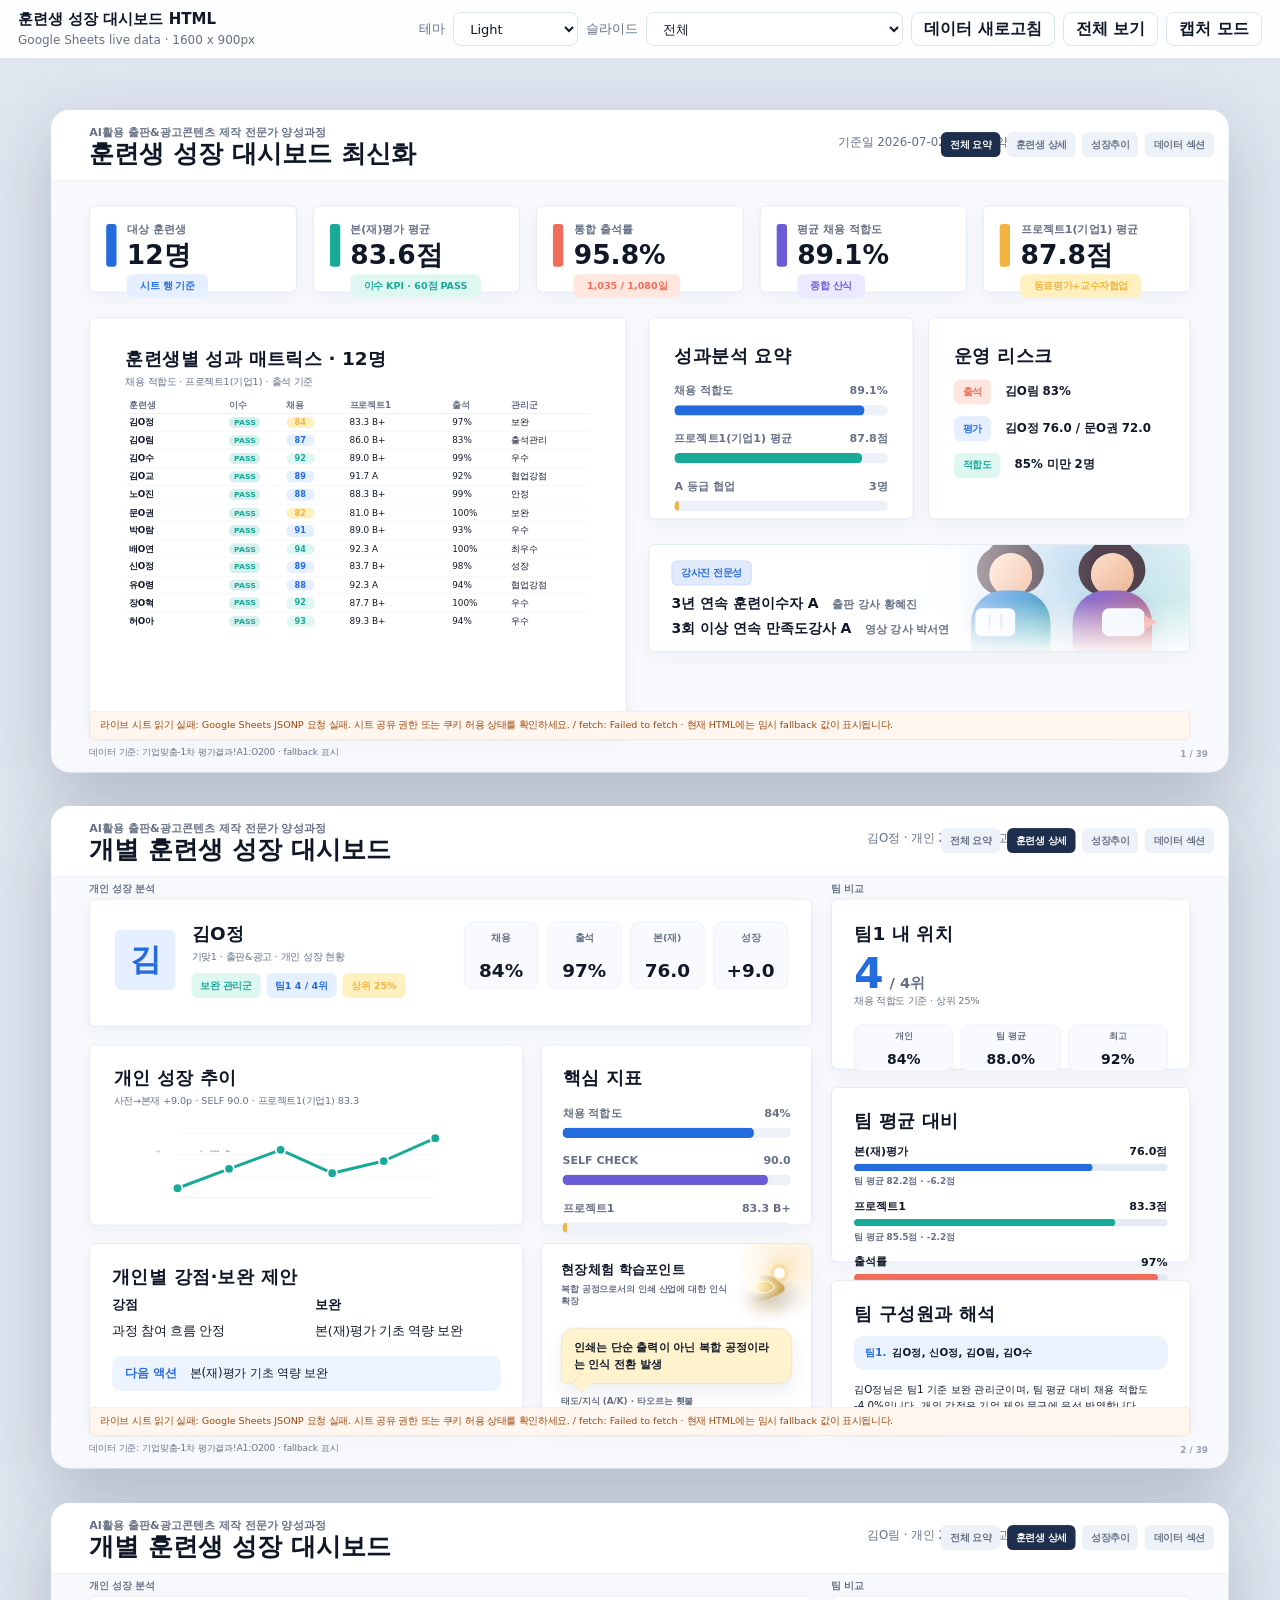
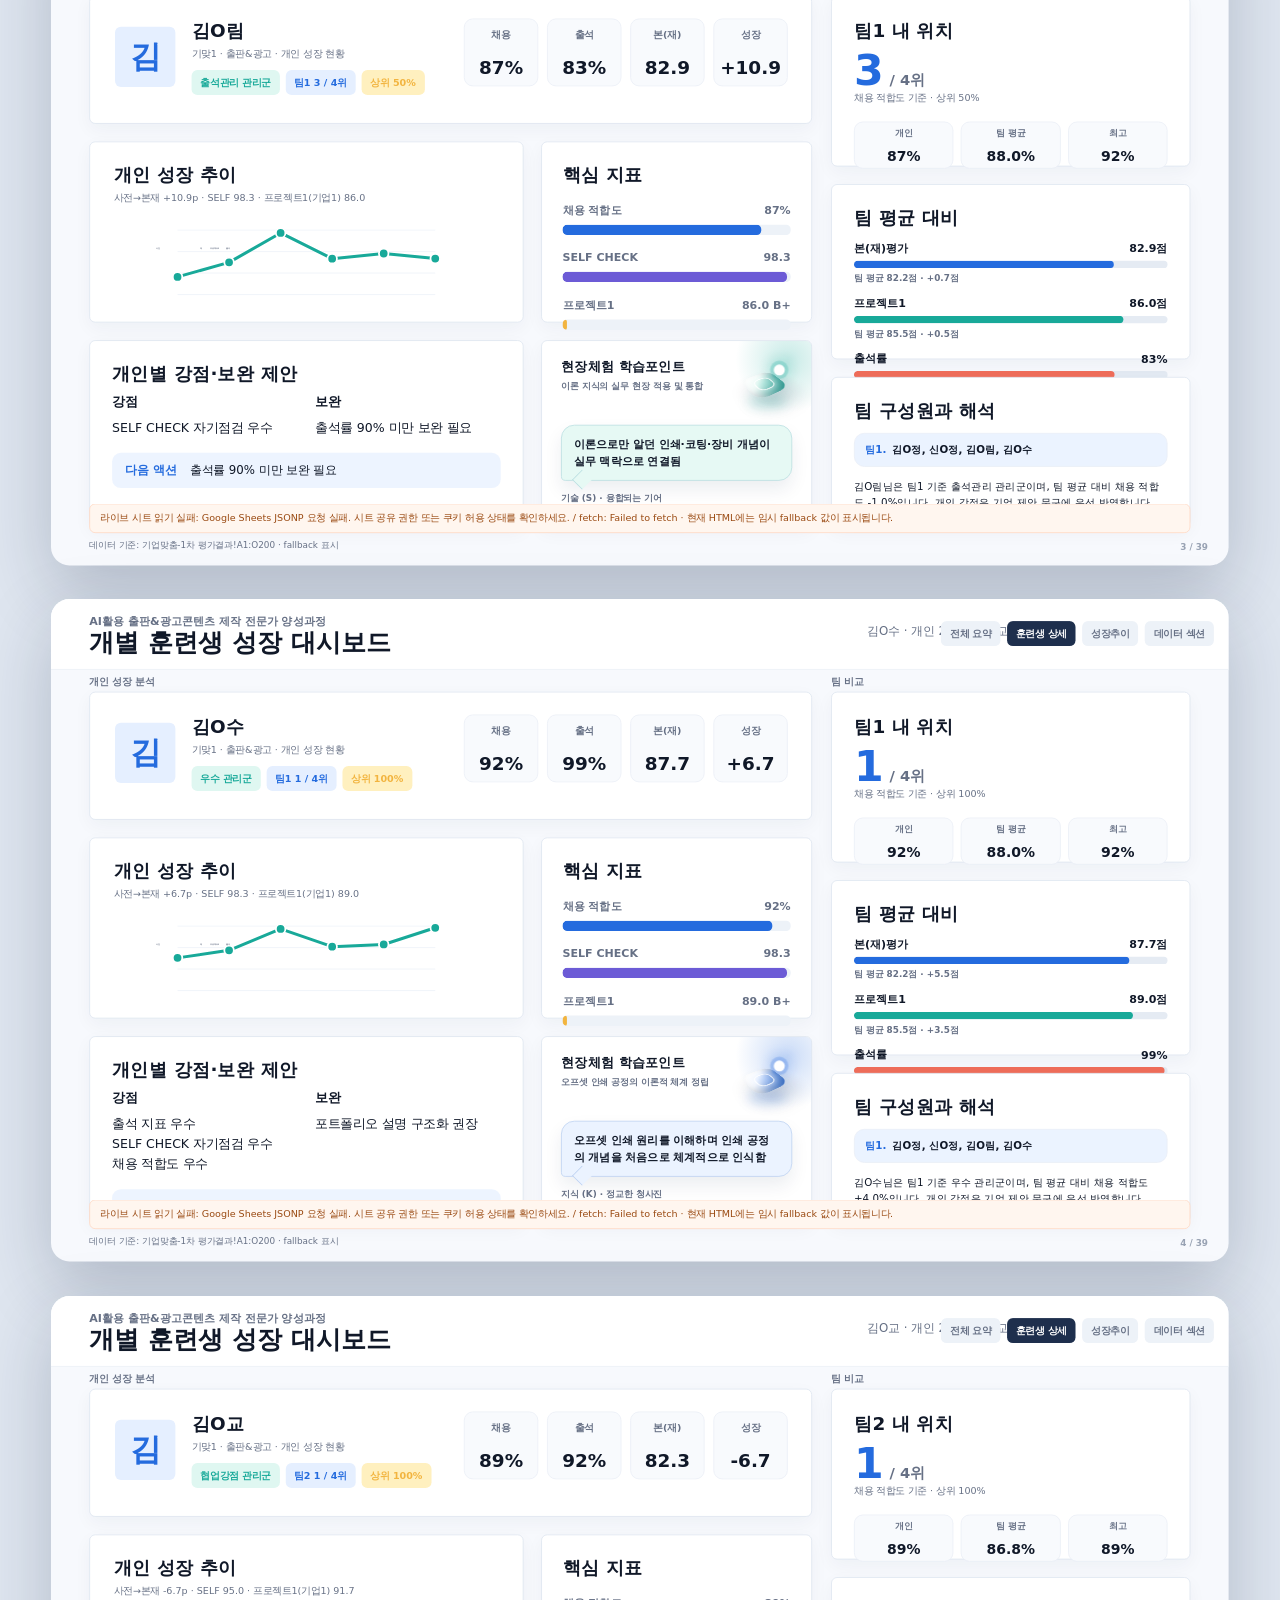
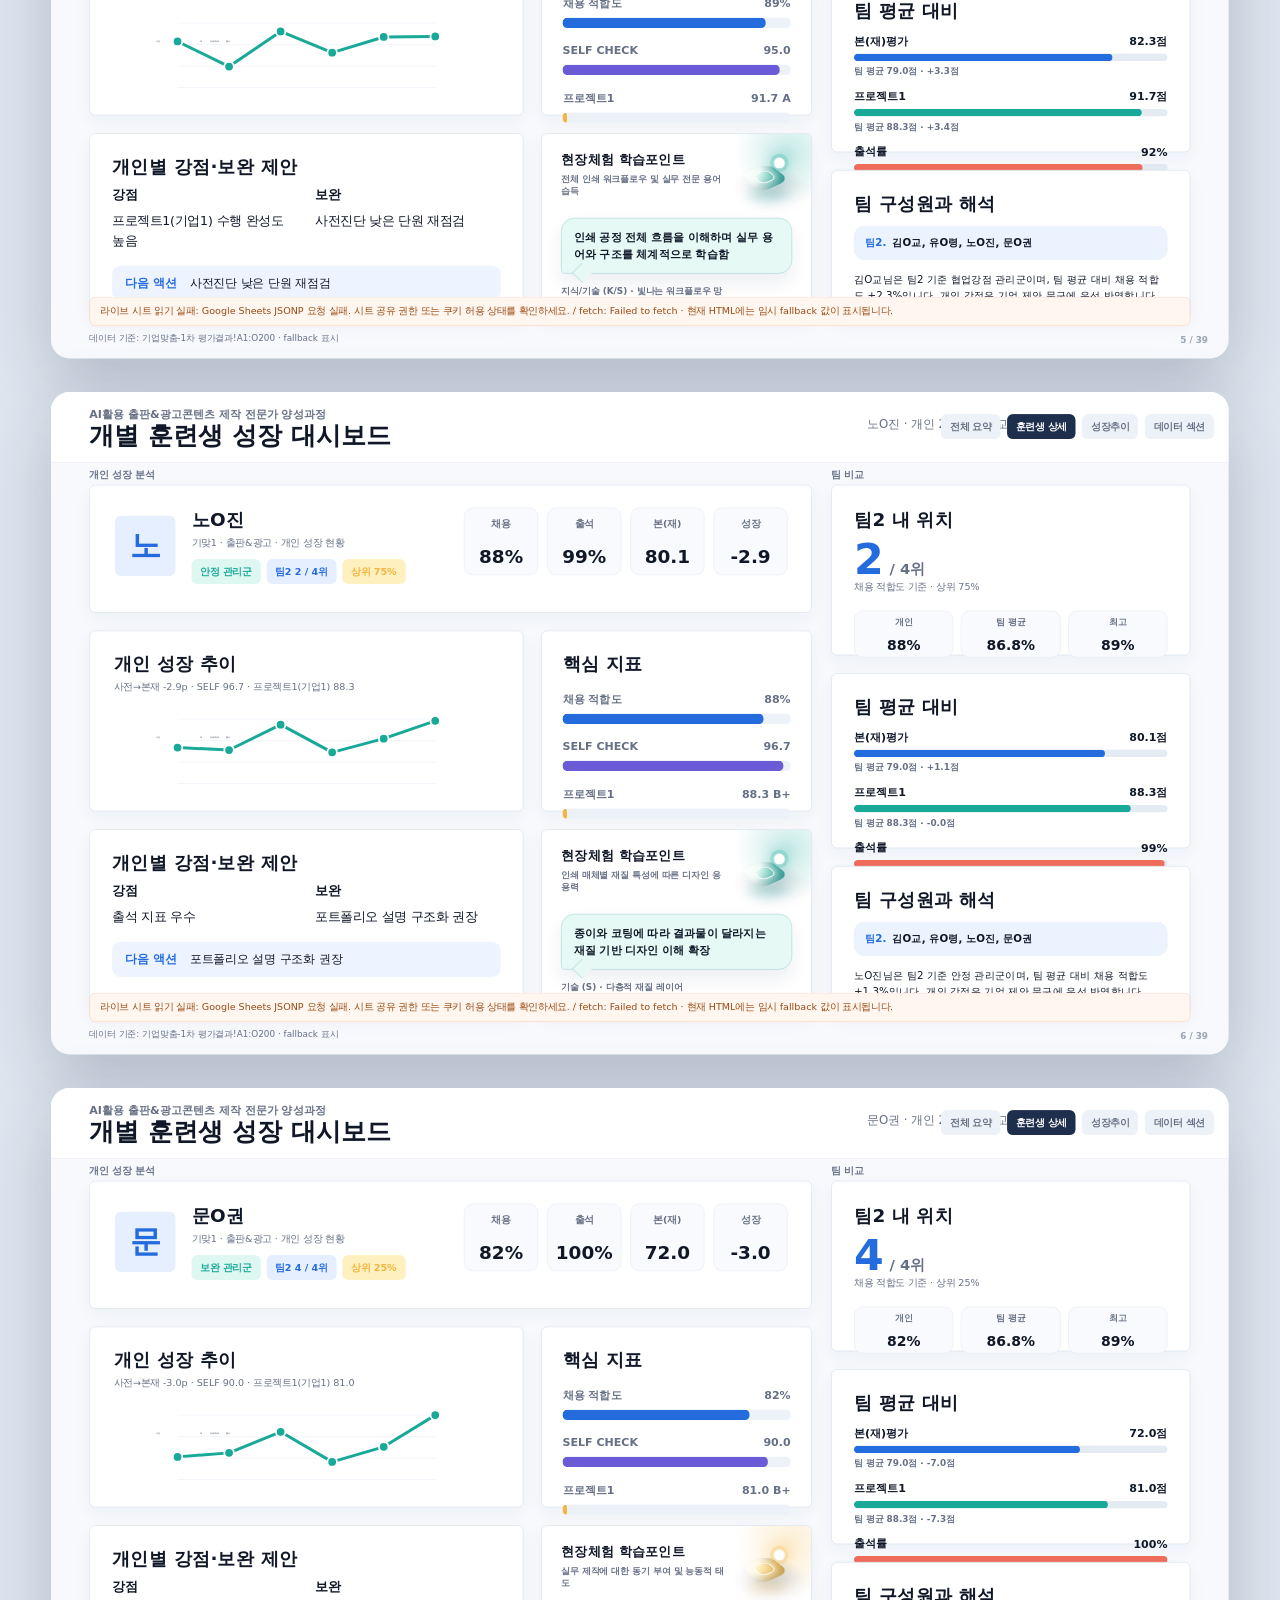
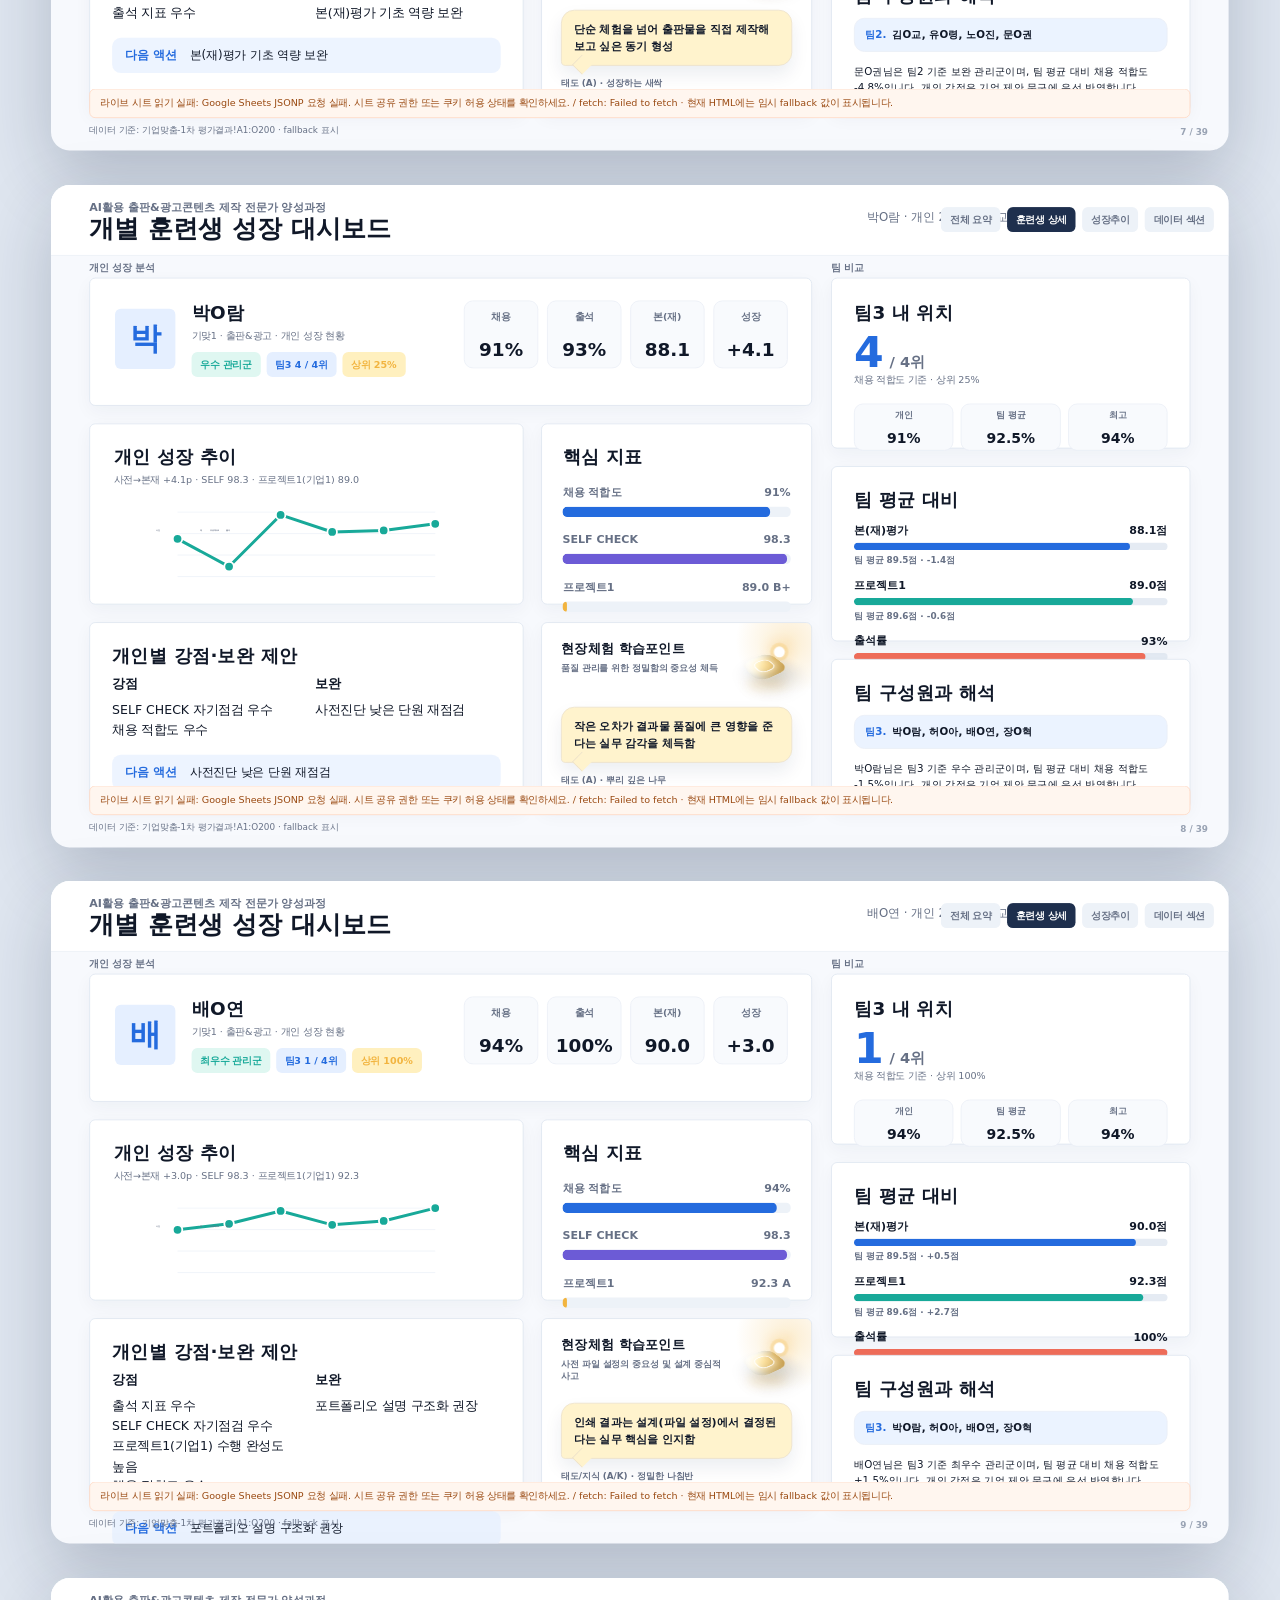
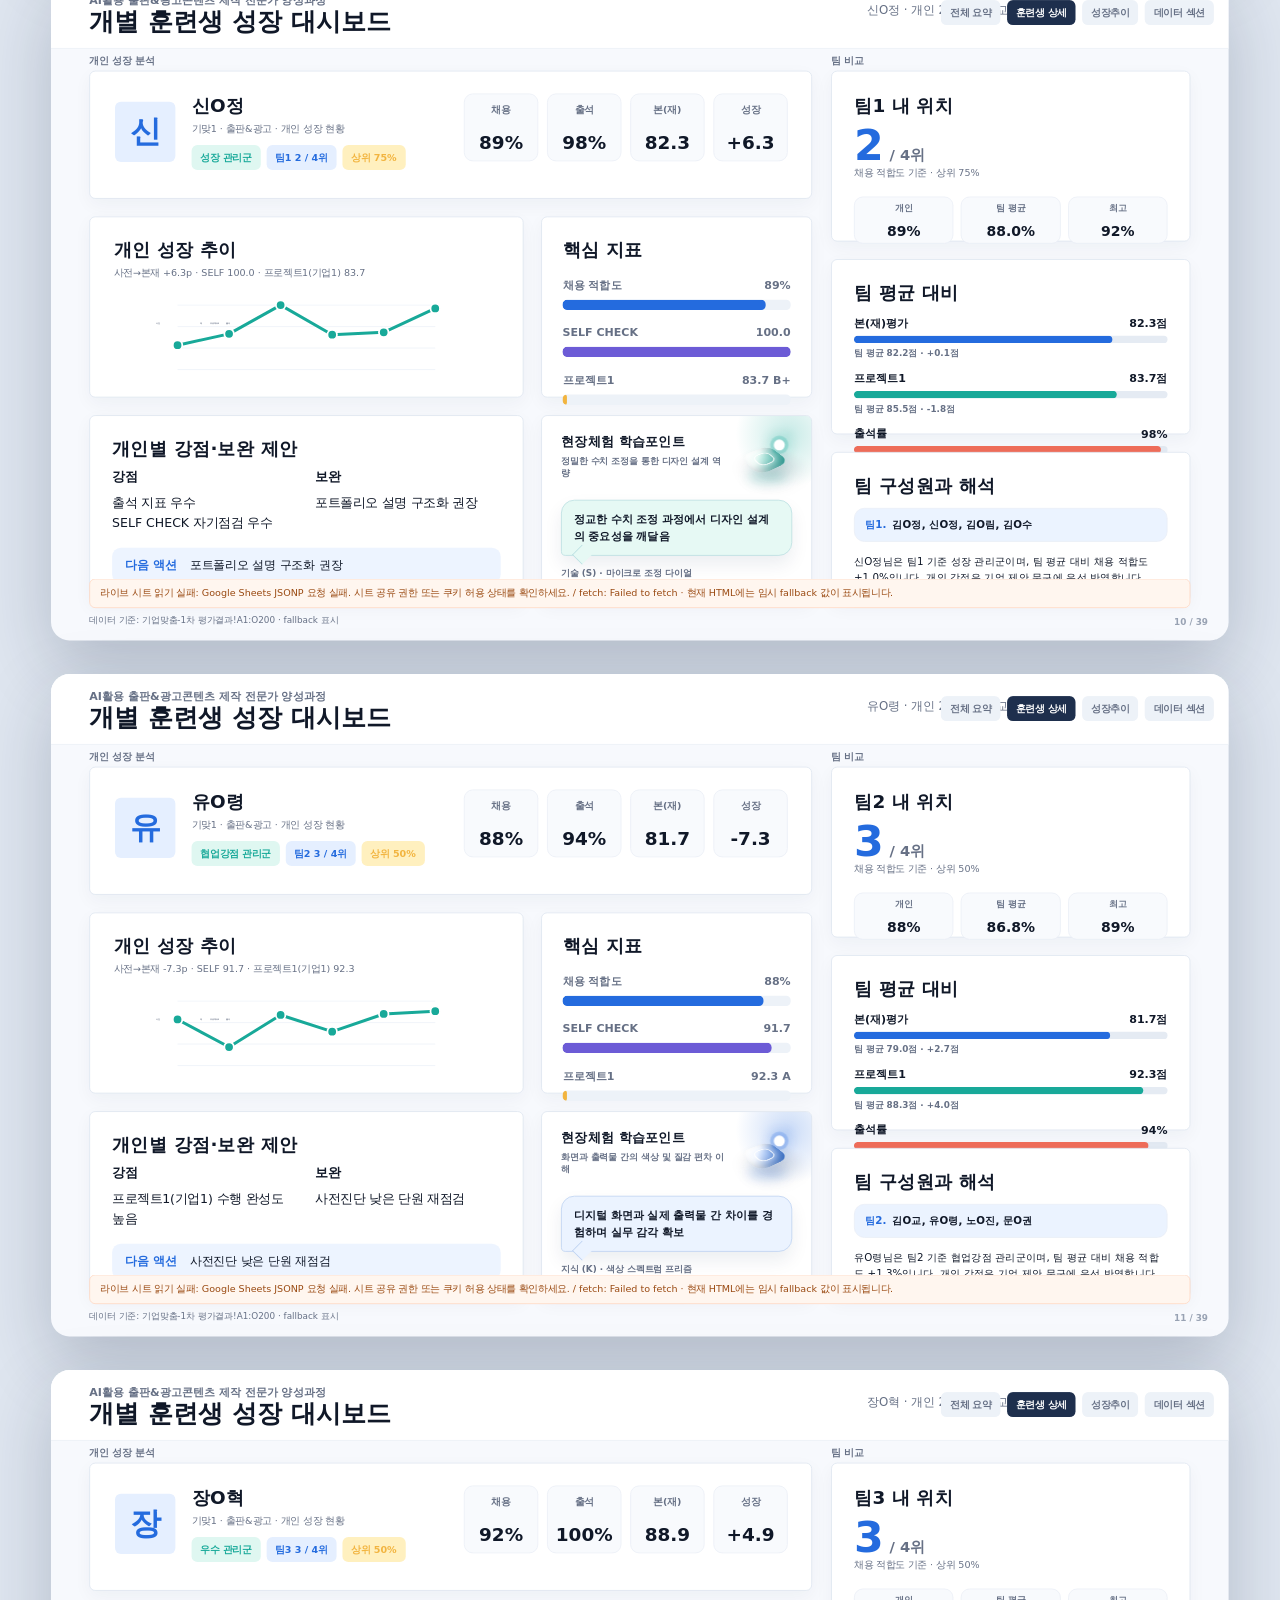
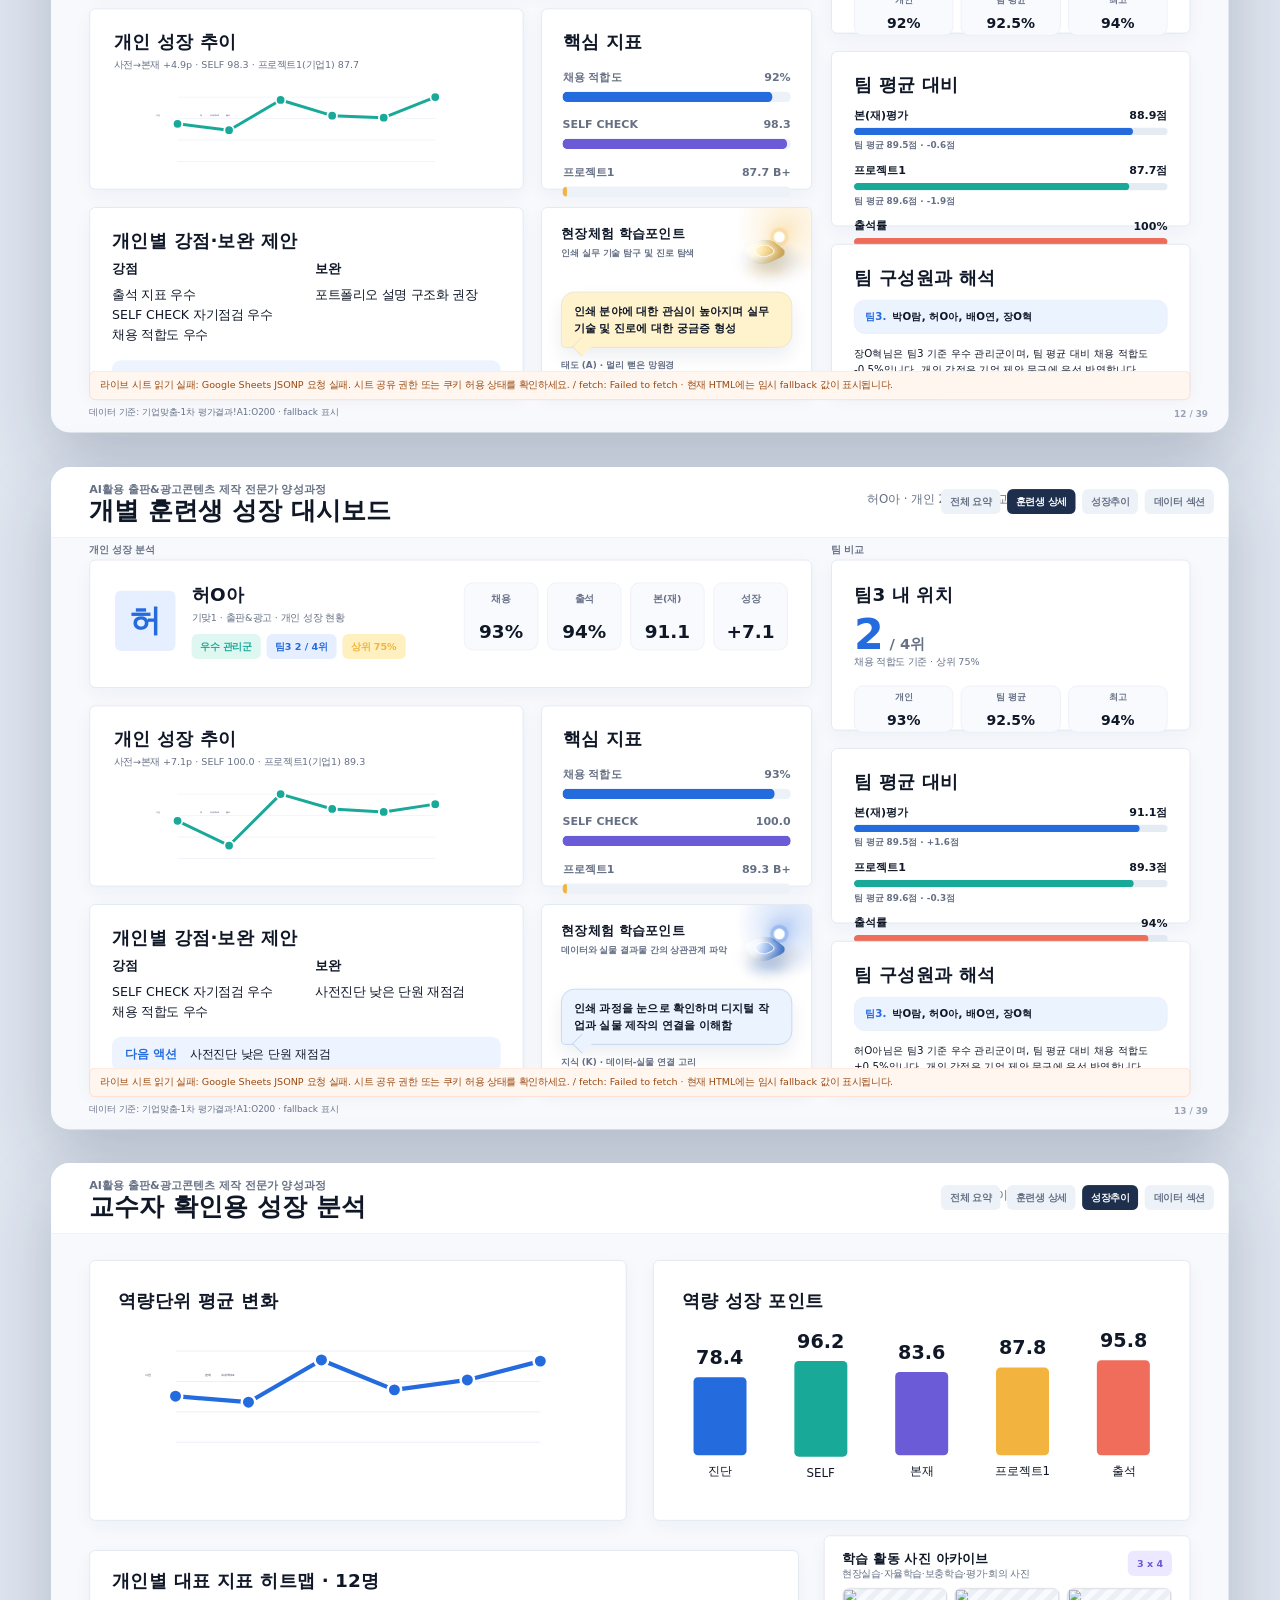
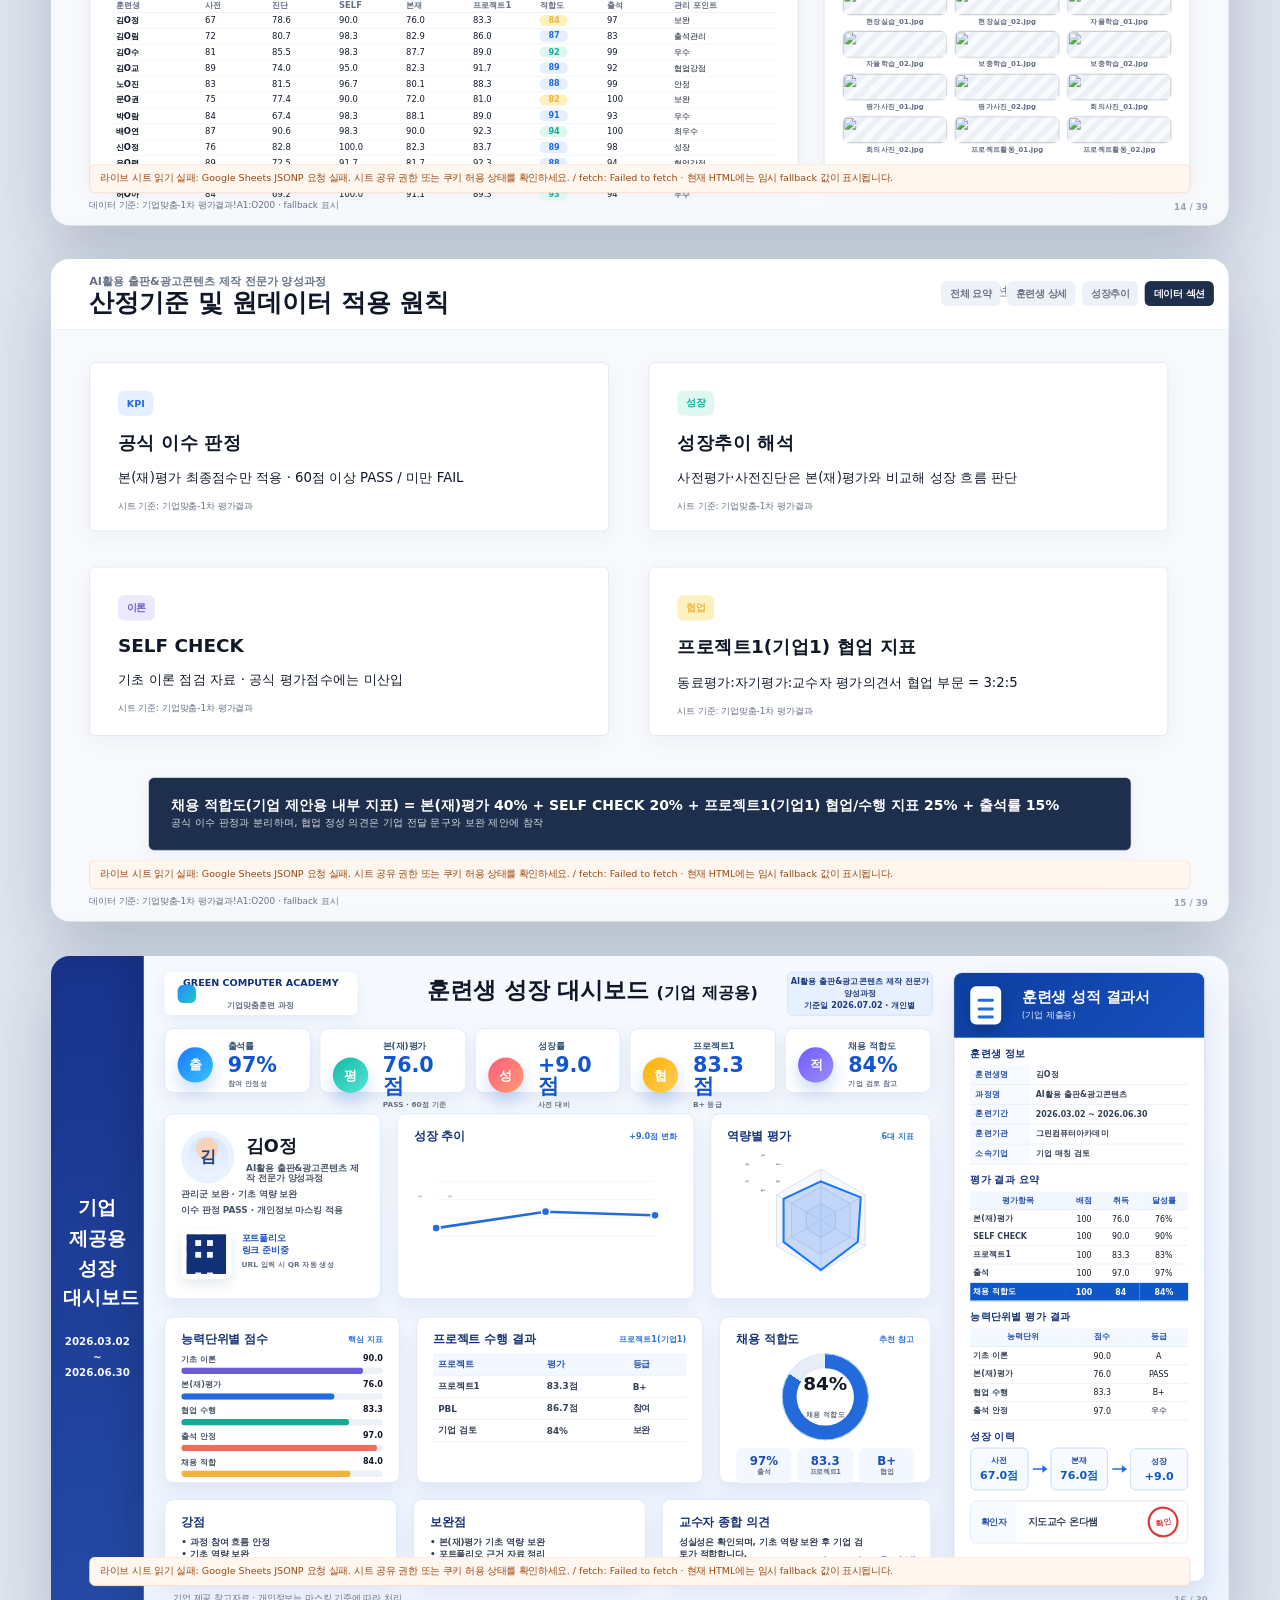
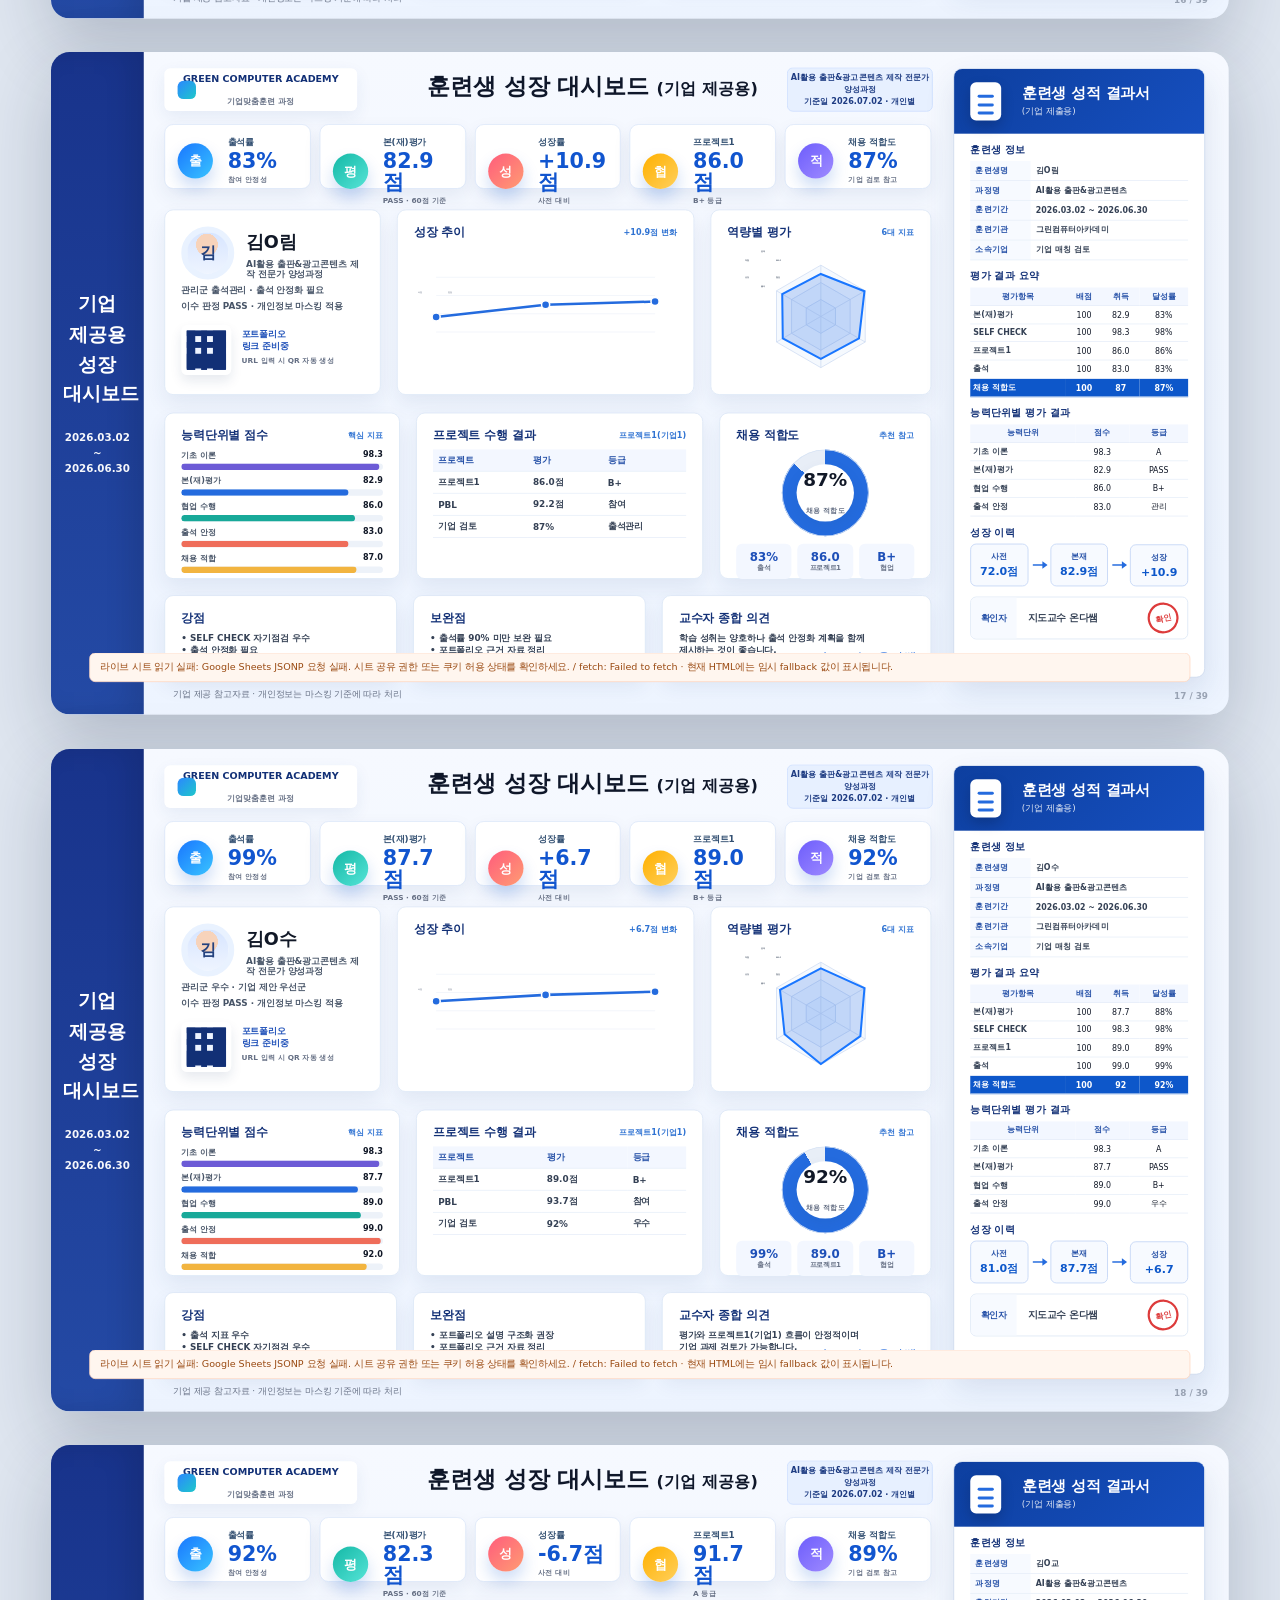
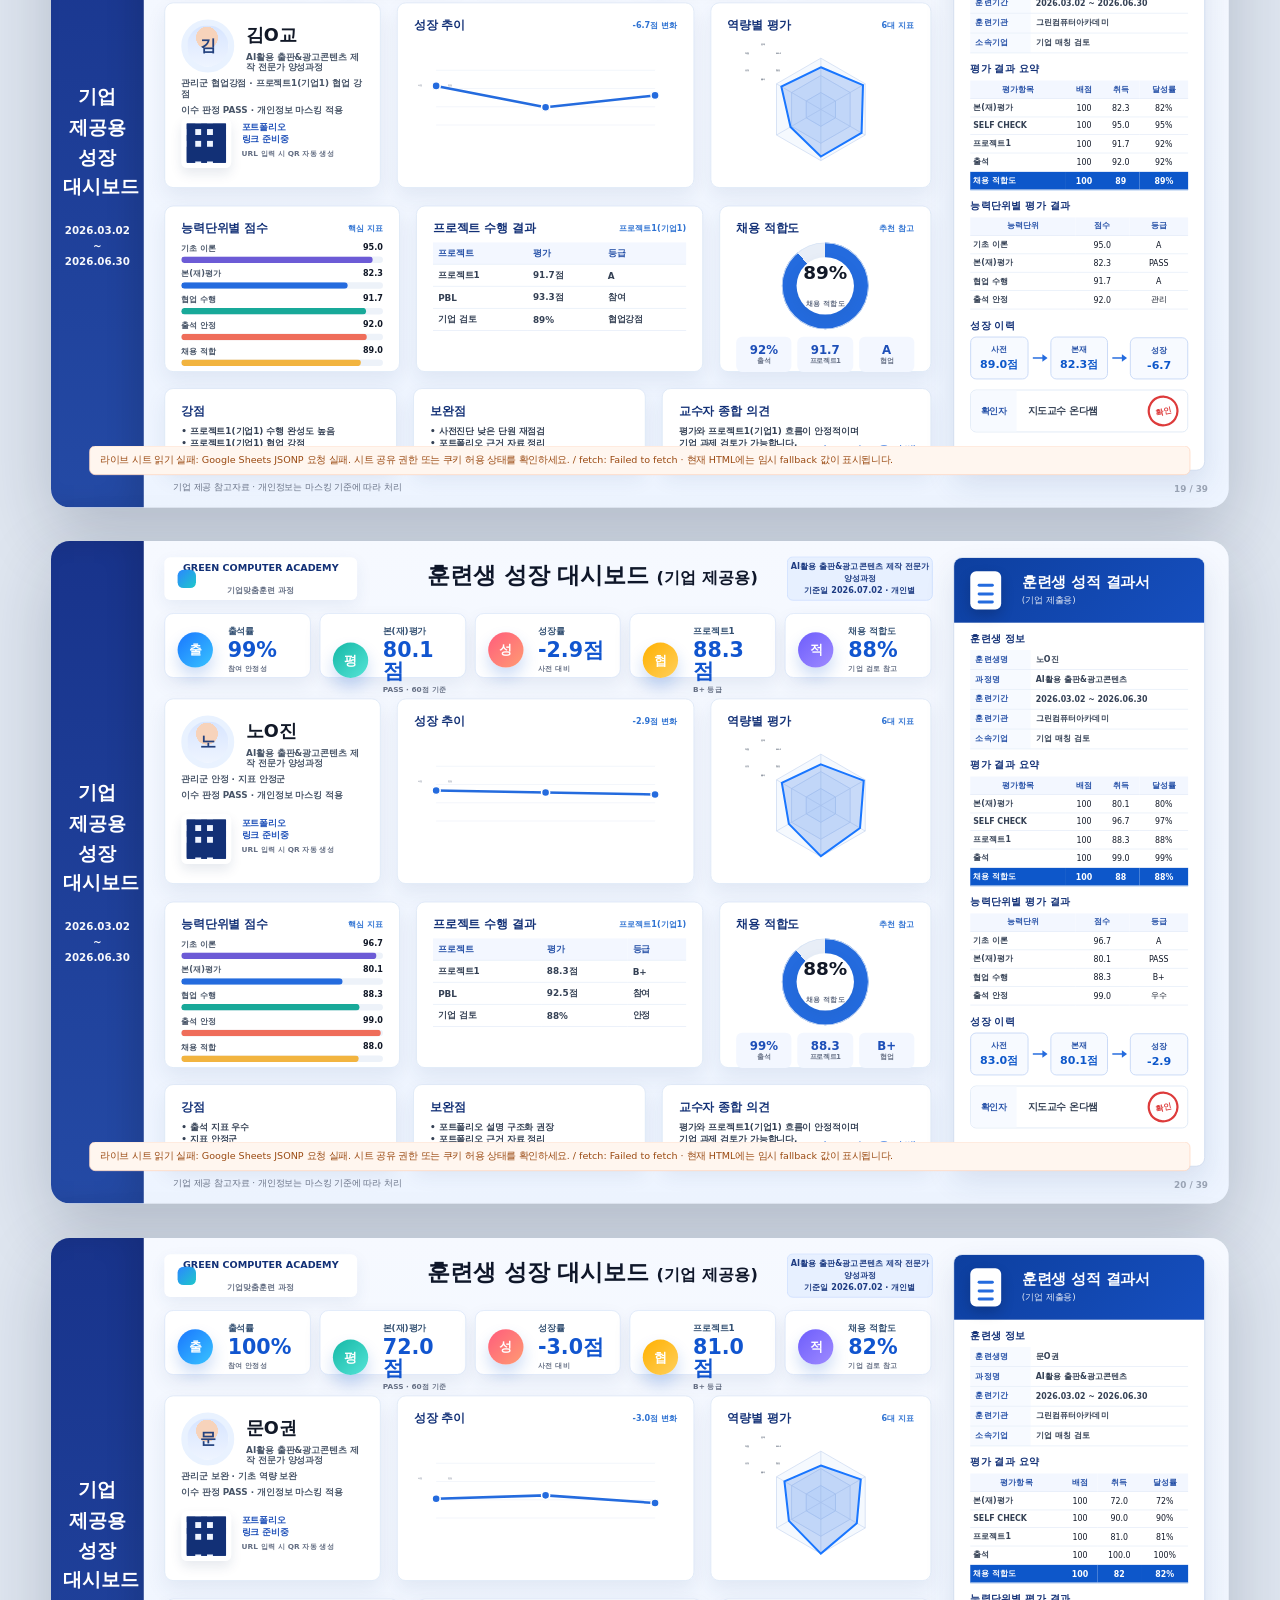
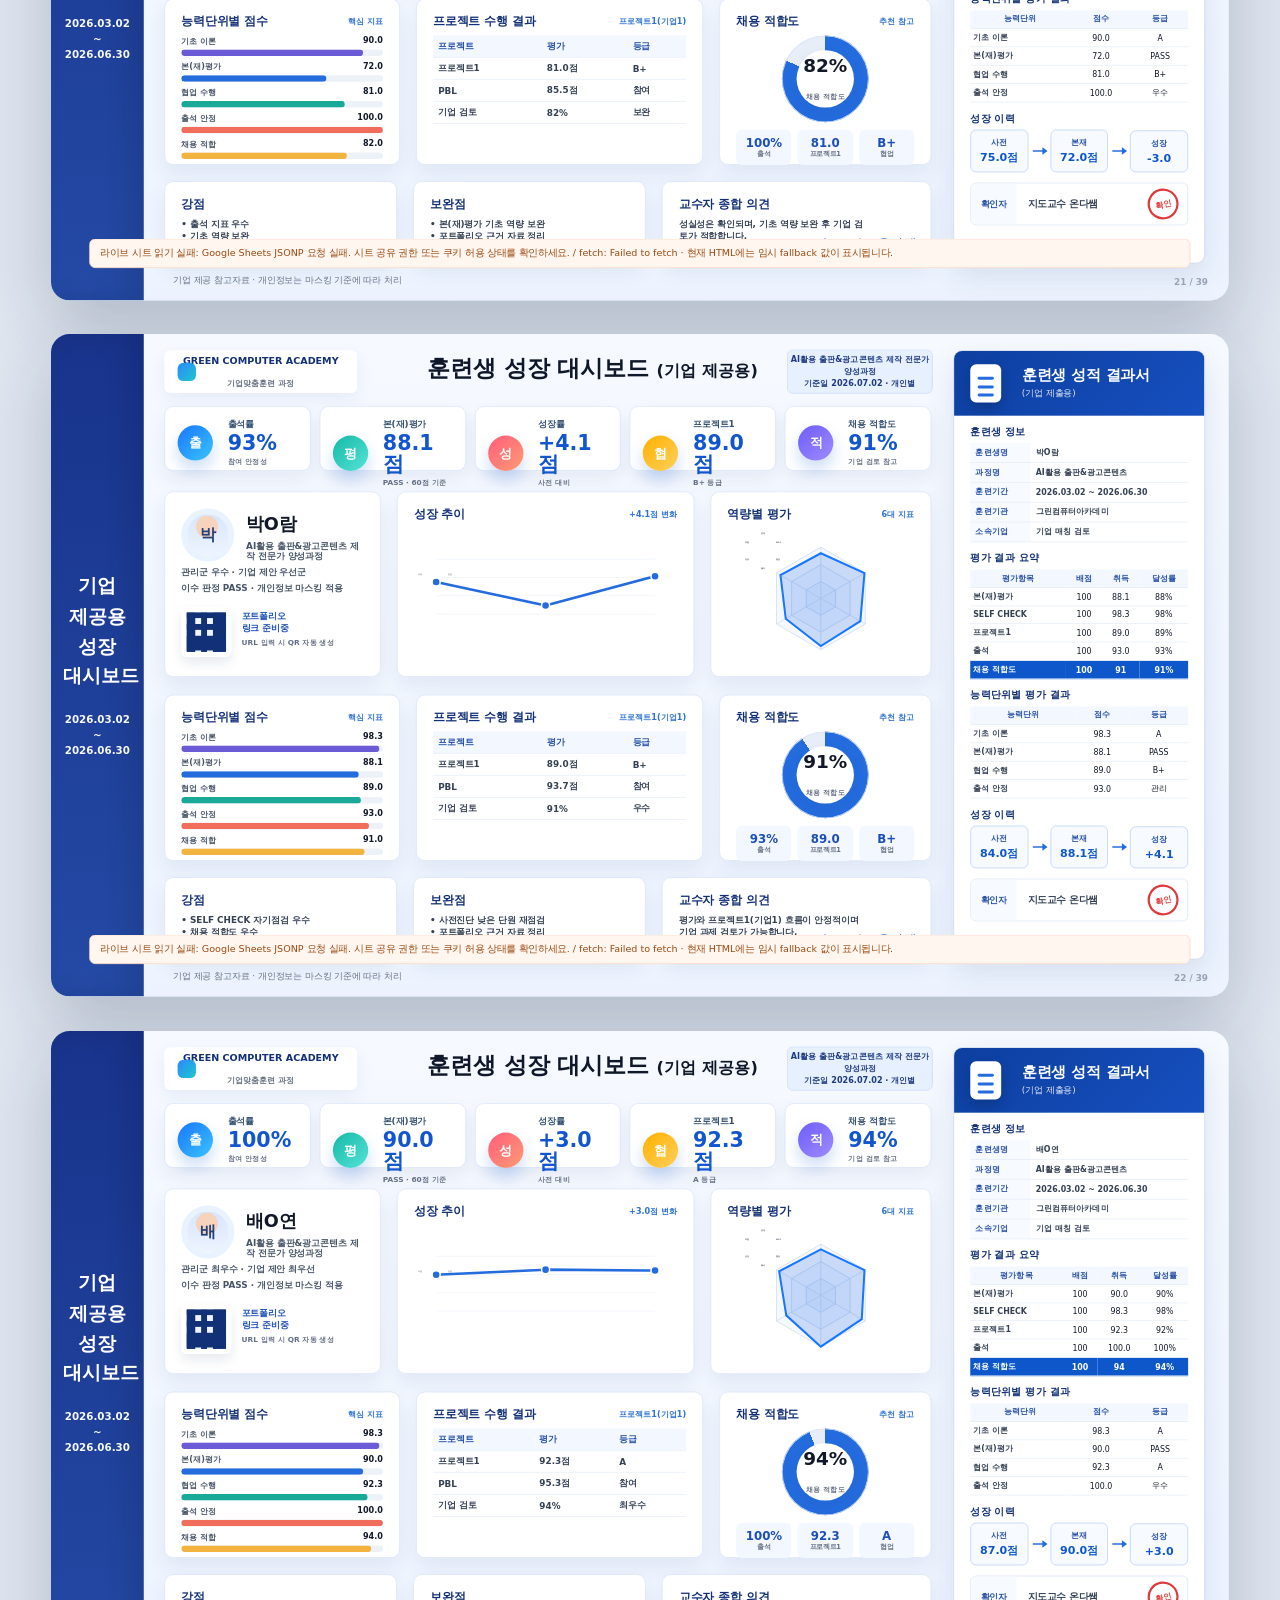
==== slide-html/index.html @ 8d681c3e "[더페이퍼]프로젝트1. 공공기관출판기획 및 편집 first upload" ====
<!doctype html>
<html lang="ko">
  <head>
    <meta charset="utf-8" />
    <meta name="viewport" content="width=device-width, initial-scale=1" />
    <title>훈련생 성장 대시보드 HTML</title>
    <link rel="stylesheet" href="./styles.css" />
  </head>
  <body>
    <div class="screen-toolbar" data-ui>
      <div>
        <strong>훈련생 성장 대시보드 HTML</strong>
        <span>Google Sheets live data · 1600 x 900px</span>
      </div>
      <div class="toolbar-actions">
        <label>테마 <select id="themeSelect">
          <option value="light">Light</option>
          <option value="dark">Dark</option>
          <option value="aqua">Aqua Pop</option>
          <option value="pulse">Metric Pulse</option>
          <option value="task">Task Flow</option>
        </select></label>
        <label>슬라이드 <select id="slideSelect"></select></label>
        <button id="reloadData" type="button">데이터 새로고침</button>
        <button id="showAll" type="button">전체 보기</button>
        <button id="cleanView" type="button">캡처 모드</button>
      </div>
    </div>
    <main id="deck" class="deck" aria-live="polite"></main>
    <script src="./data.js"></script>
    <script src="./app.js"></script>
  </body>
</html>
---- slide-html/styles.css ----
:root {
  --bg: #f3f6fb;
  --page: #f7f9fd;
  --panel: #ffffff;
  --ink: #101828;
  --muted: #667085;
  --line: #dce4ef;
  --soft-line: #e9eef6;
  --navy: #18327a;
  --blue: #246bde;
  --teal: #18a999;
  --coral: #ef6d5a;
  --amber: #f2b43f;
  --violet: #6c5bd6;
  --mint: #dff7f1;
  --sky: #e5efff;
  --peach: #ffe6df;
  --lemon: #fff0bf;
  --lavender: #ece8ff;
  --green-rail: #075d64;
  --stage-bg: #dfe6f0;
  --float-shadow: 0 34px 95px rgba(18, 31, 57, 0.22);
  --shadow: 0 16px 38px rgba(18, 31, 57, 0.08);
  --card-radius: 8px;
  --slide-radius: 25px;
  --slide-scale: 1;
  --stage-pad-px: 72px;
  --toolbar-height-px: 58px;
}

* { box-sizing: border-box; }
body {
  margin: 0;
  background: var(--stage-bg);
  color: var(--ink);
  font-family: "Malgun Gothic", "Apple SD Gothic Neo", system-ui, sans-serif;
  letter-spacing: 0;
}
button, select { font: inherit; }
.screen-toolbar {
  position: sticky;
  top: 0;
  z-index: 20;
  display: flex;
  justify-content: space-between;
  align-items: center;
  gap: 20px;
  min-height: 58px;
  padding: 10px 18px;
  background: rgba(255, 255, 255, 0.94);
  border-bottom: 1px solid var(--line);
  backdrop-filter: blur(12px);
}
.screen-toolbar strong { display: block; font-size: 15px; }
.screen-toolbar span { color: var(--muted); font-size: 12px; }
.toolbar-actions { display: flex; align-items: center; gap: 8px; }
.toolbar-actions label { display: flex; align-items: center; gap: 8px; color: var(--muted); font-size: 13px; }
.toolbar-actions select, .toolbar-actions button {
  height: 34px;
  border: 1px solid var(--line);
  border-radius: 8px;
  background: #fff;
  color: var(--ink);
  padding: 0 12px;
}
.toolbar-actions button { cursor: pointer; font-weight: 700; }
.deck {
  display: flex;
  flex-direction: column;
  align-items: center;
  justify-content: flex-start;
  gap: 34px;
  min-height: calc(100vh - var(--toolbar-height-px));
  padding: var(--stage-pad-px) 0 calc(var(--stage-pad-px) + 34px);
  overflow: auto;
  background: var(--stage-bg);
}
body.capture .screen-toolbar { display: none; }
body.capture .deck { min-height: 100vh; padding: var(--stage-pad-px); gap: var(--stage-pad-px); background: var(--stage-bg); }
body.capture .slide { margin: 0; }
body.capture .status-banner { display: none; }
body.single-view .deck { justify-content: center; }
body.single-view:not(.capture) .deck { min-height: calc(100vh - var(--toolbar-height-px)); padding: var(--stage-pad-px); }
.slide-shell {
  position: relative;
  flex: 0 0 auto;
  width: calc(1600px * var(--slide-scale));
  height: calc(900px * var(--slide-scale));
}
.slide-shell.single-hidden { display: none; }
.slide {
  position: relative;
  width: 1600px;
  height: 900px;
  overflow: hidden;
  background: var(--page);
  border-radius: var(--slide-radius);
  box-shadow: var(--float-shadow);
  page-break-after: always;
  transform: scale(var(--slide-scale));
  transform-origin: top left;
  backdrop-filter: blur(18px);
}
.slide.single-hidden { display: none; }
.header {
  position: absolute;
  inset: 0 0 auto 0;
  height: 96px;
  background: rgba(255,255,255,.96);
  border-bottom: 1px solid var(--soft-line);
}
.eyebrow { position: absolute; left: 52px; top: 22px; color: var(--muted); font-size: 15px; font-weight: 700; }
.title { position: absolute; left: 52px; top: 42px; font-size: 34px; font-weight: 900; color: var(--ink); line-height: 1.05; }
.subtitle { position: absolute; right: 300px; top: 34px; width: 430px; color: var(--muted); font-size: 16px; text-align: right; }
.nav { position: absolute; right: 20px; top: 30px; display: flex; gap: 9px; z-index: 12; }
.nav span, .nav button, .pill {
  display: inline-flex;
  align-items: center;
  justify-content: center;
  min-height: 34px;
  padding: 0 12px;
  border-radius: 8px;
  background: #edf2f8;
  color: var(--muted);
  font-size: 13px;
  font-weight: 800;
  white-space: nowrap;
}
.nav .active { background: #1e2f4d; color: #fff; }
.nav button { border: 0; cursor: pointer; font-family: inherit; }
.nav-item { position: relative; }
.nav-menu { position: absolute; right: 0; top: 42px; display: none; grid-template-columns: repeat(2, minmax(86px, 1fr)); gap: 7px; width: 226px; padding: 10px; border: 1px solid var(--line); border-radius: 14px; background: color-mix(in srgb, var(--panel) 94%, transparent); box-shadow: var(--float-shadow); backdrop-filter: blur(16px); }
.nav-item.has-menu:hover .nav-menu, .nav-item.has-menu:focus-within .nav-menu { display: grid; }
.nav-menu button { min-height: 31px; padding: 0 8px; border-radius: 8px; background: var(--page); color: var(--ink); font-size: 12px; font-weight: 800; text-align: center; }
.nav-menu button:hover, .nav-menu button:focus { background: var(--blue); color: #fff; outline: none; }
.card {
  position: absolute;
  background: var(--panel);
  border: 1px solid var(--line);
  border-radius: var(--card-radius);
  box-shadow: 0 8px 24px rgba(31, 47, 73, 0.045);
}
.card-title { font-size: 25px; font-weight: 900; margin: 0 0 6px; }
.card-sub { color: var(--muted); font-size: 13px; line-height: 1.45; }
.kpi-row { position: absolute; left: 52px; top: 130px; display: grid; grid-template-columns: repeat(5, 1fr); gap: 22px; width: 1496px; }
.kpi { height: 118px; padding: 22px 22px 14px 50px; position: relative; }
.kpi::before { content: ""; position: absolute; left: 22px; top: 24px; width: 14px; height: 58px; border-radius: 4px; background: var(--accent); }
.kpi .label { color: var(--muted); font-size: 15px; font-weight: 800; }
.kpi .value { margin-top: 7px; font-size: 36px; font-weight: 900; line-height: 1; }
.kpi .note { margin-top: 8px; display: inline-block; padding: 7px 18px; border-radius: 8px; background: var(--soft); color: var(--accent); font-size: 13px; font-weight: 800; }
.matrix { width: 100%; border-collapse: collapse; font-size: 13px; }
.matrix th { color: var(--muted); font-weight: 900; text-align: left; padding: 5px 7px; border-bottom: 1px solid var(--soft-line); }
.matrix td { padding: 5px 7px; border-bottom: 1px solid #f1f4f8; }
.matrix tr:last-child td { border-bottom: 0; }
.score-pill { display: inline-flex; justify-content: center; min-width: 46px; padding: 3px 8px; border-radius: 8px; font-weight: 900; }
.pass-pill { display: inline-flex; justify-content: center; min-width: 44px; padding: 2px 7px; border-radius: 7px; font-size: 11px; font-weight: 900; line-height: 1.05; letter-spacing: 0; }
.pass-pill.pass { background: color-mix(in srgb, var(--teal) 18%, transparent); color: var(--teal); }
.pass-pill.fail { background: color-mix(in srgb, var(--coral) 18%, transparent); color: var(--coral); }

.matrix-compact { table-layout: fixed; font-size: 11.4px; line-height: 1.08; }
.matrix-compact th { padding: 3px 5px; line-height: 1.08; }
.matrix-compact td { padding: 2.5px 5px; line-height: 1.08; }
.matrix-compact .score-pill { min-width: 38px; padding: 2px 6px; border-radius: 7px; font-size: 11px; line-height: 1.05; }
.matrix-compact .pass-pill { min-width: 42px; padding: 2px 5px; font-size: 10.6px; }
.matrix-overview { font-size: 12px; }
.matrix-overview th, .matrix-overview td { padding-top: 4px; padding-bottom: 4px; }
.matrix-overview th:nth-child(1), .matrix-overview td:nth-child(1) { width: 92px; }
.matrix-overview th:nth-child(2), .matrix-overview td:nth-child(2) { width: 52px; }
.matrix-overview th:nth-child(3), .matrix-overview td:nth-child(3) { width: 58px; }
.matrix-overview th:nth-child(4), .matrix-overview td:nth-child(4) { width: 94px; }
.matrix-overview th:nth-child(5), .matrix-overview td:nth-child(5) { width: 54px; }
.matrix-overview th:nth-child(6), .matrix-overview td:nth-child(6) { width: 76px; }
.matrix-heatmap th:nth-child(1), .matrix-heatmap td:nth-child(1) { width: 88px; }
.matrix-heatmap th:nth-child(2), .matrix-heatmap td:nth-child(2),
.matrix-heatmap th:nth-child(3), .matrix-heatmap td:nth-child(3),
.matrix-heatmap th:nth-child(4), .matrix-heatmap td:nth-child(4),
.matrix-heatmap th:nth-child(5), .matrix-heatmap td:nth-child(5),
.matrix-heatmap th:nth-child(6), .matrix-heatmap td:nth-child(6),
.matrix-heatmap th:nth-child(7), .matrix-heatmap td:nth-child(7),
.matrix-heatmap th:nth-child(8), .matrix-heatmap td:nth-child(8) { width: 66px; }
.matrix-heatmap th:nth-child(9), .matrix-heatmap td:nth-child(9) { width: 104px; }


.instructor-banner {
  overflow: hidden;
  background:
    radial-gradient(circle at 78% 20%, color-mix(in srgb, var(--blue) 18%, transparent), transparent 34%),
    radial-gradient(circle at 93% 90%, color-mix(in srgb, var(--teal) 22%, transparent), transparent 40%),
    linear-gradient(135deg, color-mix(in srgb, var(--panel) 86%, var(--sky)), var(--panel));
}
.instructor-banner::after {
  content: "";
  position: absolute;
  inset: 0;
  z-index: 1;
  pointer-events: none;
  background:
    linear-gradient(90deg, var(--panel) 0%, color-mix(in srgb, var(--panel) 90%, transparent) 43%, transparent 82%),
    linear-gradient(0deg, color-mix(in srgb, var(--panel) 92%, transparent) 0%, transparent 48%);
}
.instructor-banner-content {
  position: relative;
  z-index: 2;
  width: 490px;
  padding: 21px 30px;
}
.instructor-pill {
  background: color-mix(in srgb, var(--blue) 14%, var(--panel));
  color: var(--blue);
  border: 1px solid color-mix(in srgb, var(--blue) 18%, transparent);
}
.instructor-copy {
  display: flex;
  align-items: baseline;
  gap: 18px;
  margin-top: 13px;
  line-height: 1.08;
  white-space: nowrap;
}
.instructor-copy strong {
  color: var(--ink);
  font-size: 19px;
  font-weight: 900;
}
.instructor-copy span {
  color: var(--muted);
  font-size: 15px;
  font-weight: 900;
}
.instructor-visual {
  position: absolute;
  z-index: 0;
  bottom: -10px;
  width: 156px;
  height: 154px;
  opacity: 0.88;
  filter: saturate(1.08);
}
.instructor-print { right: 166px; }
.instructor-video { right: 28px; }
.instructor-visual::before {
  content: "";
  position: absolute;
  left: 50px;
  top: 11px;
  width: 58px;
  height: 58px;
  border-radius: 50%;
  background: linear-gradient(135deg, #ffe0c9, #f2b18f);
  box-shadow: -13px -5px 0 4px #402c36, 13px -6px 0 3px #402c36, 0 -16px 0 5px #402c36;
}
.instructor-visual::after {
  content: "";
  position: absolute;
  left: 25px;
  bottom: 0;
  width: 108px;
  height: 92px;
  border-radius: 44px 44px 18px 18px;
  background: linear-gradient(145deg, var(--blue), var(--teal));
  box-shadow: inset -16px -16px 24px rgba(0,0,0,.1), 0 18px 34px rgba(24,49,94,.18);
}
.instructor-video::after { background: linear-gradient(145deg, var(--violet), var(--coral)); }
.instructor-visual span {
  position: absolute;
  z-index: 2;
  left: 31px;
  top: 86px;
  width: 54px;
  height: 38px;
  border-radius: 8px;
  background: linear-gradient(135deg, #fff, color-mix(in srgb, var(--sky) 72%, #fff));
  box-shadow: 0 10px 22px rgba(18,31,57,.13);
}
.instructor-print span::before,
.instructor-print span::after {
  content: "";
  position: absolute;
  top: 8px;
  bottom: 8px;
  width: 2px;
  background: color-mix(in srgb, var(--blue) 42%, transparent);
}
.instructor-print span::before { left: 18px; }
.instructor-print span::after { right: 18px; }
.instructor-video span {
  left: 65px;
  width: 58px;
  border-radius: 10px;
}
.instructor-video span::before {
  content: "";
  position: absolute;
  right: -17px;
  top: 9px;
  width: 0;
  height: 0;
  border-top: 10px solid transparent;
  border-bottom: 10px solid transparent;
  border-left: 18px solid color-mix(in srgb, var(--coral) 78%, #fff);
}

.progress { margin: 22px 0; }
.progress-head { display: flex; justify-content: space-between; color: var(--muted); font-size: 15px; font-weight: 800; }
.progress-track { margin-top: 10px; height: 14px; border-radius: 6px; background: #edf2f8; overflow: hidden; }
.progress-fill { height: 100%; width: var(--value); background: var(--accent); border-radius: 6px; }
.small-note { color: var(--muted); font-size: 12px; }
.footer { position: absolute; left: 52px; bottom: 18px; color: var(--muted); font-size: 12px; }
.status-banner {
  position: absolute;
  z-index: 5;
  left: 52px;
  right: 52px;
  bottom: 44px;
  min-height: 34px;
  padding: 10px 14px;
  border: 1px solid #ffd5be;
  background: #fff6ef;
  color: #9a4a12;
  font-size: 13px;
  border-radius: 8px;
}
.rail {
  position: absolute;
  left: 0;
  top: 0;
  width: 150px;
  height: 100%;
  background: var(--navy);
  color: #fff;
  display: flex;
  flex-direction: column;
  align-items: center;
  justify-content: center;
  text-align: center;
  gap: 6px;
  font-size: 29px;
  font-weight: 900;
  line-height: 1.34;
  padding: 0 16px;
}
.rail.teal { background: var(--green-rail); }
.rail-word { display: block; width: 100%; text-align: center; white-space: nowrap; }
.rail-gap { height: 10px; }
.rail-small { display: block; margin-top: 10px; font-size: 18px; line-height: 1.25; font-weight: 800; }
.enterprise-page { background: #eef5ff; }
.feedback-page { background: #eef8f5; }
.enterprise-title { position: absolute; left: 454px; top: 36px; width: 640px; font-size: 34px; font-weight: 900; line-height: 1.08; }
.logo-chip { position: absolute; left: 154px; top: 28px; width: 270px; height: 58px; border: 1px solid #cbd8ec; border-radius: 8px; background: #fff; display: grid; place-items: center; text-align: center; font-size: 13px; font-weight: 900; }
.meta-chip { position: absolute; right: 42px; top: 28px; width: 400px; height: 62px; border-radius: 8px; background: #dfeeff; display: grid; place-items: center; text-align: center; color: var(--navy); font-weight: 900; }
.enterprise-kpis { position: absolute; left: 154px; top: 110px; display: grid; grid-template-columns: repeat(5, 1fr); gap: 20px; width: 1268px; }
.enterprise-kpis .mini-kpi { height: 92px; border-radius: 8px; background: #fff; border: 1px solid #cbd8ec; display: grid; place-items: center; text-align: center; color: #0645b5; font-weight: 900; font-size: 17px; }
.report-card { border: 3px solid #1752c6; border-radius: 48px; }
.center-box { display: flex; align-items: center; justify-content: center; text-align: center; padding: 28px; line-height: 1.35; }
.two-col { display: grid; grid-template-columns: 1fr 1fr; gap: 24px; }
.feedback-title { position: absolute; left: 166px; top: 42px; font-size: 39px; font-weight: 900; }
.feedback-meta { position: absolute; right: 80px; top: 32px; width: 480px; height: 62px; border-radius: 8px; background: #ddf3ed; display: grid; place-items: center; color: #075d64; font-weight: 900; }
.feedback-grid { position: absolute; left: 154px; right: 60px; top: 122px; bottom: 106px; display: grid; grid-template-columns: 1fr 1fr 1fr; grid-template-rows: 1fr 1fr 1fr; gap: 28px; }
.feedback-card { border: 1px solid #bfe1db; border-radius: 34px; background: #fff; display: flex; align-items: center; justify-content: center; padding: 30px; text-align: center; line-height: 1.48; font-size: 17px; }
.feedback-card.wide { grid-column: span 1; }
.feedback-card h3 { margin: 0 0 8px; font-size: 17px; color: var(--muted); }
.feedback-card strong { font-size: 19px; }
.svg-chart text { font-family: inherit; fill: var(--muted); font-weight: 700; }
.section-label { font-size: 16px; color: var(--muted); font-weight: 900; }
.page-num { position: absolute; right: 28px; bottom: 18px; color: #98a2b3; font-size: 12px; font-weight: 700; }

body.theme-dark {
  background: #020713;
  --stage-bg: radial-gradient(circle at 22% 12%, rgba(77,184,255,.20), transparent 26%), linear-gradient(135deg, #030915 0%, #081426 48%, #020713 100%);
  --float-shadow: 0 38px 120px rgba(0,0,0,.62);
  --bg: #07111f;
  --page: #081527;
  --panel: rgba(10, 24, 44, 0.94);
  --ink: #eaf6ff;
  --muted: #91a4bf;
  --line: rgba(112, 183, 255, 0.22);
  --soft-line: rgba(112, 183, 255, 0.14);
  --navy: #071225;
  --blue: #4db8ff;
  --teal: #35d6c8;
  --coral: #ff6f8a;
  --amber: #ffd34f;
  --violet: #a997ff;
  --mint: #0e4c48;
  --sky: #123a68;
  --peach: #5d2330;
  --lemon: #5a4812;
  --lavender: #2d255e;
  --green-rail: #075f61;
  --shadow: 0 22px 58px rgba(0, 0, 0, 0.46);
}
body.theme-dark.capture .deck { background: #020713; }
body.theme-dark .screen-toolbar {
  background: rgba(5, 13, 26, 0.92);
  border-bottom-color: rgba(112, 183, 255, 0.2);
}
body.theme-dark .toolbar-actions select,
body.theme-dark .toolbar-actions button {
  background: #0c1b31;
  border-color: rgba(112, 183, 255, 0.28);
  color: var(--ink);
}
body.theme-dark .slide {
  background:
    radial-gradient(circle at 16% 18%, rgba(51, 214, 200, 0.18), transparent 23%),
    radial-gradient(circle at 82% 12%, rgba(77, 184, 255, 0.18), transparent 26%),
    linear-gradient(145deg, #081426 0%, #0b1729 52%, #07101f 100%);
  color: var(--ink);
}
body.theme-dark .header {
  background: rgba(7, 17, 32, 0.82);
  border-bottom-color: rgba(112, 183, 255, 0.16);
  box-shadow: 0 16px 38px rgba(0,0,0,.22);
}
body.theme-dark .nav span,
body.theme-dark .nav button,
body.theme-dark .pill {
  background: rgba(30, 55, 88, 0.82);
  color: #bad0e9;
}
body.theme-dark .nav .active {
  background: linear-gradient(135deg, #1c84ff, #28d3c2);
  color: #04111f;
}
body.theme-dark .nav-menu { background: rgba(8, 20, 38, .94); border-color: rgba(112,183,255,.28); }
body.theme-dark .nav-menu button { background: rgba(30,55,88,.82); color: #eaf6ff; }
body.theme-dark .card,
body.theme-dark .feedback-card,
body.theme-dark .logo-chip,
body.theme-dark .meta-chip,
body.theme-dark .enterprise-kpis .mini-kpi {
  background: linear-gradient(180deg, rgba(12, 29, 52, 0.96), rgba(7, 19, 35, 0.96));
  border-color: rgba(112, 183, 255, 0.24);
  box-shadow: 0 18px 44px rgba(0,0,0,.28), inset 0 1px 0 rgba(255,255,255,.05);
  color: var(--ink);
}
body.theme-dark .kpi::before,
body.theme-dark .progress-fill {
  box-shadow: 0 0 18px color-mix(in srgb, var(--accent) 70%, transparent);
}
body.theme-dark .progress-track {
  background: rgba(137, 164, 197, 0.16);
}
body.theme-dark .matrix th,
body.theme-dark .matrix td {
  border-bottom-color: rgba(112, 183, 255, 0.12);
}
body.theme-dark .score-pill {
  box-shadow: inset 0 0 0 1px rgba(255,255,255,.08);
}
body.theme-dark .enterprise-page,
body.theme-dark .feedback-page {
  background:
    radial-gradient(circle at 18% 18%, rgba(51, 214, 200, 0.16), transparent 24%),
    radial-gradient(circle at 84% 8%, rgba(77, 184, 255, 0.18), transparent 24%),
    linear-gradient(145deg, #081426 0%, #0b1729 52%, #07101f 100%);
}
body.theme-dark .rail {
  background: linear-gradient(180deg, #06142a, #0b2d5c);
  box-shadow: inset -1px 0 0 rgba(112,183,255,.22);
}
body.theme-dark .rail.teal {
  background: linear-gradient(180deg, #04484d, #067271);
}
body.theme-dark .meta-chip,
body.theme-dark .feedback-meta {
  background: linear-gradient(135deg, rgba(31, 132, 255, 0.24), rgba(40, 211, 194, 0.2));
  color: #dff7ff;
}
body.theme-dark .report-card {
  border-color: #4db8ff;
}
body.theme-dark .feedback-card h3,
body.theme-dark .svg-chart text {
  color: var(--muted);
  fill: var(--muted);
}
body.theme-dark .svg-chart line { stroke: rgba(112, 183, 255, 0.16) !important; }
body.theme-dark .svg-chart circle { stroke: #071325 !important; }
body.theme-dark .status-banner {
  background: rgba(80, 43, 17, 0.9);
  border-color: rgba(255, 179, 95, 0.36);
  color: #ffd7a8;
}


body.theme-aqua {
  background: #dfe5e8;
  --stage-bg: linear-gradient(135deg, #dde5e9 0%, #f3f7f8 55%, #dbe5e8 100%);
  --float-shadow: 0 34px 86px rgba(56, 78, 94, .24);
  --bg: #e7ecef;
  --page: #eef2f4;
  --panel: #ffffff;
  --ink: #26313f;
  --muted: #7a8595;
  --line: #d8e0e6;
  --soft-line: #e8eef2;
  --navy: #596583;
  --blue: #35aee2;
  --teal: #39c3bf;
  --coral: #ef4f87;
  --amber: #f8c84e;
  --violet: #7a6fc0;
  --mint: #def7f4;
  --sky: #dff4fb;
  --peach: #ffe0ea;
  --lemon: #fff2c2;
  --lavender: #e8e3fb;
  --green-rail: #31b7b3;
  --shadow: 0 20px 42px rgba(51, 65, 85, 0.13);
}
body.theme-aqua.capture .deck { background: #eef2f4; }
body.theme-aqua .screen-toolbar {
  background: rgba(255,255,255,.96);
  border-bottom-color: #d9e2e7;
}
body.theme-aqua .toolbar-actions select,
body.theme-aqua .toolbar-actions button {
  background: #fff;
  border-color: #d5dde4;
  color: #334155;
}
body.theme-aqua .slide {
  background:
    linear-gradient(180deg, rgba(255,255,255,.9) 0 95px, transparent 95px),
    radial-gradient(circle at 84% 8%, rgba(57,195,191,.16), transparent 22%),
    linear-gradient(135deg, #f7f9fa 0%, #eef2f4 100%);
  color: var(--ink);
}
body.theme-aqua .header {
  background: rgba(255,255,255,.94);
  border-bottom-color: #e2e8ee;
}
body.theme-aqua .card,
body.theme-aqua .feedback-card,
body.theme-aqua .logo-chip,
body.theme-aqua .meta-chip,
body.theme-aqua .enterprise-kpis .mini-kpi {
  background: #fff;
  border-color: #dce5ea;
  box-shadow: 0 16px 34px rgba(77, 91, 108, .12);
  color: var(--ink);
}
body.theme-aqua .kpi {
  overflow: hidden;
  border: 0;
  background: linear-gradient(90deg, var(--accent) 0 37%, color-mix(in srgb, var(--accent) 70%, #fff) 37% 100%);
  color: #fff;
  box-shadow: 0 16px 30px rgba(70, 84, 105, .16);
}
body.theme-aqua .kpi::before { display: none; }
body.theme-aqua .kpi .label,
body.theme-aqua .kpi .value { color: #fff; text-shadow: 0 1px 1px rgba(0,0,0,.12); }
body.theme-aqua .kpi .note {
  background: rgba(255,255,255,.23);
  color: #fff;
}
body.theme-aqua .nav span,
body.theme-aqua .nav button,
body.theme-aqua .pill {
  background: #eef3f6;
  color: #64748b;
}
body.theme-aqua .nav .active {
  background: #39c3bf;
  color: #fff;
}
body.theme-aqua .nav-menu { background: rgba(255,255,255,.96); }
body.theme-aqua .matrix td { border-bottom-color: #edf1f4; }
body.theme-aqua .progress-track { background: #e9eef2; }
body.theme-aqua .enterprise-page {
  background: linear-gradient(135deg, #f5f8fa 0%, #edf3f6 100%);
}
body.theme-aqua .feedback-page {
  background: linear-gradient(135deg, #f7fbfb 0%, #eef6f4 100%);
}
body.theme-aqua .rail {
  background: linear-gradient(180deg, #7a6fc0, #35aee2);
}
body.theme-aqua .rail.teal {
  background: linear-gradient(180deg, #39c3bf, #2aa9a7);
}
body.theme-aqua .meta-chip,
body.theme-aqua .feedback-meta {
  background: linear-gradient(90deg, #39c3bf, #35aee2);
  color: #fff;
}
body.theme-aqua .report-card { border-color: #35aee2; }
body.theme-aqua .feedback-card { border-radius: 12px; }
body.theme-aqua .status-banner {
  background: #fff8ed;
  border-color: #ffd8a6;
  color: #a35a10;
}


body.theme-pulse {
  background: #d9d9d9;
  --stage-bg: linear-gradient(135deg, #d7d7d9 0%, #f1f1f2 52%, #dfe1e4 100%);
  --float-shadow: 0 32px 82px rgba(34,40,52,.22);
  --bg: #eeeeef;
  --page: #ededee;
  --panel: #ffffff;
  --ink: #202633;
  --muted: #6f7785;
  --line: #dedfe2;
  --soft-line: #ebedf0;
  --navy: #2d3748;
  --blue: #6157ff;
  --teal: #2fc7d3;
  --coral: #ff3f86;
  --amber: #ffb000;
  --violet: #8b6cff;
  --mint: #e4fbfd;
  --sky: #eceaff;
  --peach: #ffe4ef;
  --lemon: #fff2c8;
  --lavender: #eee9ff;
  --green-rail: #28b8c2;
  --shadow: 0 12px 28px rgba(34, 40, 52, .12);
}
body.theme-pulse.capture .deck { background: #ededee; }
body.theme-pulse .screen-toolbar {
  background: rgba(255,255,255,.97);
  border-bottom-color: #e2e3e6;
}
body.theme-pulse .toolbar-actions select,
body.theme-pulse .toolbar-actions button {
  background: #fff;
  border-color: #dcdfe4;
  color: #2d3748;
}
body.theme-pulse .slide {
  background:
    linear-gradient(180deg, rgba(255,255,255,.96) 0 96px, transparent 96px),
    linear-gradient(135deg, #f5f5f6 0%, #ededee 54%, #e7e9eb 100%);
  color: var(--ink);
}
body.theme-pulse .header {
  background: rgba(255,255,255,.96);
  border-bottom: 1px solid #e4e6ea;
}
body.theme-pulse .title,
body.theme-pulse .feedback-title,
body.theme-pulse .enterprise-title { color: #18212f; }
body.theme-pulse .card,
body.theme-pulse .feedback-card,
body.theme-pulse .logo-chip,
body.theme-pulse .meta-chip,
body.theme-pulse .enterprise-kpis .mini-kpi {
  background: #fff;
  border: 0;
  box-shadow: 0 9px 22px rgba(36, 43, 56, .12);
  color: var(--ink);
}
body.theme-pulse .kpi {
  height: 118px;
  padding-left: 24px;
  border-left: 0;
  border-top: 5px solid var(--accent);
  overflow: hidden;
}
body.theme-pulse .kpi::before {
  left: auto;
  right: 20px;
  top: 26px;
  width: 54px;
  height: 54px;
  border-radius: 50%;
  opacity: .16;
  background: var(--accent);
}
body.theme-pulse .kpi::after {
  content: '';
  position: absolute;
  right: 38px;
  top: 44px;
  width: 18px;
  height: 18px;
  border-radius: 50%;
  background: var(--accent);
  box-shadow: 0 0 0 12px color-mix(in srgb, var(--accent) 18%, transparent);
}
body.theme-pulse .kpi .label { color: #697386; }
body.theme-pulse .kpi .value { color: #101828; }
body.theme-pulse .kpi .note {
  background: color-mix(in srgb, var(--accent) 14%, #fff);
  color: color-mix(in srgb, var(--accent) 76%, #111827);
}
body.theme-pulse .nav span,
body.theme-pulse .nav button,
body.theme-pulse .pill {
  background: #f4f5f7;
  color: #5f6b7a;
  box-shadow: inset 0 0 0 1px #e2e5ea;
}
body.theme-pulse .nav .active {
  background: #ff3f86;
  color: #fff;
  box-shadow: none;
}
body.theme-pulse .nav-menu { background: rgba(255,255,255,.96); }
body.theme-pulse .matrix th { color: #858d9a; }
body.theme-pulse .matrix td { border-bottom-color: #edf0f2; }
body.theme-pulse .progress-track { background: #eceef1; height: 11px; }
body.theme-pulse .progress-fill { background: linear-gradient(90deg, var(--accent), color-mix(in srgb, var(--accent) 65%, #fff)); }
body.theme-pulse .score-pill {
  background: color-mix(in srgb, currentColor 10%, #fff);
}
body.theme-pulse .enterprise-page,
body.theme-pulse .feedback-page {
  background: linear-gradient(135deg, #f5f5f6 0%, #eeeeef 100%);
}
body.theme-pulse .rail {
  background: linear-gradient(180deg, #ff3f86, #8b6cff 55%, #2fc7d3);
}
body.theme-pulse .rail.teal {
  background: linear-gradient(180deg, #2fc7d3, #6157ff);
}
body.theme-pulse .meta-chip,
body.theme-pulse .feedback-meta {
  background: #fff;
  color: #ff3f86;
  box-shadow: inset 0 0 0 2px #ffe0ea, 0 9px 22px rgba(36, 43, 56, .12);
}
body.theme-pulse .enterprise-kpis .mini-kpi {
  color: #26313f;
  border-top: 4px solid #2fc7d3;
}
body.theme-pulse .report-card {
  border: 3px solid #2fc7d3;
  box-shadow: 0 12px 28px rgba(47, 199, 211, .18);
}
body.theme-pulse .feedback-card {
  border-radius: 8px;
  border-top: 4px solid #2fc7d3;
}
body.theme-pulse .feedback-card:nth-child(2n) { border-top-color: #6157ff; }
body.theme-pulse .feedback-card:nth-child(3n) { border-top-color: #ff3f86; }
body.theme-pulse .feedback-card h3 { color: #6f7785; }
body.theme-pulse .status-banner {
  background: #fff7fb;
  border-color: #ffc6dd;
  color: #a7134d;
}


body.theme-task {
  background: #e7e9ed;
  --stage-bg: linear-gradient(135deg, #e1e5eb 0%, #f5f7fa 52%, #dfe5ea 100%);
  --float-shadow: 0 32px 86px rgba(31,37,48,.20);
  --bg: #eff1f5;
  --page: #f2f4f7;
  --panel: #ffffff;
  --ink: #1f2530;
  --muted: #737d8c;
  --line: #e1e5ea;
  --soft-line: #edf0f4;
  --navy: #252b3a;
  --blue: #5b7cfa;
  --teal: #11b9c5;
  --coral: #ff496d;
  --amber: #b7db18;
  --violet: #8b5cf6;
  --mint: #e8fbf5;
  --sky: #edf0ff;
  --peach: #ffe6ec;
  --lemon: #f6ffd5;
  --lavender: #efe9ff;
  --green-rail: #11b9c5;
  --shadow: 0 14px 32px rgba(34, 42, 56, .10);
}
body.theme-task.capture .deck { background: #f2f4f7; }
body.theme-task .screen-toolbar {
  background: rgba(255,255,255,.98);
  border-bottom-color: #e4e7ec;
}
body.theme-task .toolbar-actions select,
body.theme-task .toolbar-actions button {
  background: #fff;
  border-color: #dde2e8;
  color: #252b3a;
}
body.theme-task .slide {
  background:
    linear-gradient(180deg, #ffffff 0 96px, transparent 96px),
    radial-gradient(circle at 76% 18%, rgba(201,248,63,.16), transparent 20%),
    linear-gradient(135deg, #f6f7f9 0%, #f1f3f6 58%, #ebeef2 100%);
  color: var(--ink);
}
body.theme-task .header {
  background: rgba(255,255,255,.96);
  border-bottom: 1px solid #e7ebf0;
}
body.theme-task .card,
body.theme-task .feedback-card,
body.theme-task .logo-chip,
body.theme-task .meta-chip,
body.theme-task .enterprise-kpis .mini-kpi {
  background: #fff;
  border: 1px solid #e5e9ef;
  border-radius: 14px;
  box-shadow: 0 12px 26px rgba(31, 37, 48, .09);
  color: var(--ink);
}
body.theme-task .kpi {
  height: 118px;
  padding: 20px 22px 14px 24px;
  border-radius: 14px;
  border-left: 5px solid var(--accent);
}
body.theme-task .kpi::before {
  left: auto;
  right: 22px;
  top: 24px;
  width: 66px;
  height: 42px;
  border-radius: 12px;
  background:
    linear-gradient(135deg, color-mix(in srgb, var(--accent) 18%, #fff), rgba(255,255,255,.12));
}
body.theme-task .kpi::after {
  content: '';
  position: absolute;
  right: 32px;
  top: 40px;
  width: 44px;
  height: 18px;
  border-bottom: 4px solid var(--accent);
  border-left: 4px solid transparent;
  transform: skewX(-18deg);
  opacity: .82;
}
body.theme-task .kpi .label { color: #667085; }
body.theme-task .kpi .value { color: #202633; }
body.theme-task .kpi .note {
  background: color-mix(in srgb, var(--accent) 13%, #fff);
  color: color-mix(in srgb, var(--accent) 78%, #1f2530);
}
body.theme-task .nav span,
body.theme-task .nav button,
body.theme-task .pill {
  background: #f4f6f8;
  color: #667085;
  box-shadow: inset 0 0 0 1px #e5e9ef;
}
body.theme-task .nav .active {
  background: #252b3a;
  color: #fff;
  box-shadow: none;
}
body.theme-task .nav-menu { background: rgba(255,255,255,.96); }
body.theme-task .matrix th { color: #7d8794; }
body.theme-task .matrix td { border-bottom-color: #eef1f5; }
body.theme-task .progress-track { height: 10px; background: #edf0f4; }
body.theme-task .progress-fill { background: linear-gradient(90deg, var(--accent), color-mix(in srgb, var(--accent) 72%, #fff)); }
body.theme-task .score-pill { border-radius: 7px; }
body.theme-task .enterprise-page,
body.theme-task .feedback-page {
  background: linear-gradient(135deg, #f6f7f9 0%, #eff2f5 100%);
}
body.theme-task .rail {
  background: linear-gradient(180deg, #252b3a 0%, #5b7cfa 58%, #11b9c5 100%);
}
body.theme-task .rail.teal {
  background: linear-gradient(180deg, #252b3a 0%, #11b9c5 100%);
}
body.theme-task .meta-chip,
body.theme-task .feedback-meta {
  background: #fff;
  color: #252b3a;
  border-left: 5px solid #c9f83f;
}
body.theme-task .enterprise-kpis .mini-kpi {
  border-left: 5px solid #11b9c5;
  color: #252b3a;
}
body.theme-task .report-card {
  border: 3px solid #11b9c5;
  border-radius: 34px;
}
body.theme-task .feedback-card {
  border-radius: 14px;
  align-items: center;
}
body.theme-task .feedback-card:nth-child(1) { border-left: 5px solid #c9f83f; }
body.theme-task .feedback-card:nth-child(2) { border-left: 5px solid #8b5cf6; }
body.theme-task .feedback-card:nth-child(3) { border-left: 5px solid #ff496d; }
body.theme-task .feedback-card:nth-child(4) { border-left: 5px solid #5b7cfa; }
body.theme-task .feedback-card:nth-child(5) { border-left: 5px solid #11b9c5; }
body.theme-task .feedback-card h3 { color: #737d8c; }
body.theme-task .svg-chart line { stroke: #e8ecf1 !important; }
body.theme-task .status-banner {
  background: #fff8fb;
  border-color: #ffc9d8;
  color: #b21e45;
}


.split-label { position: absolute; top: 104px; height: 22px; color: var(--muted); font-size: 13px; font-weight: 900; letter-spacing: .02em; }
.personal-label { left: 52px; }
.team-label { left: 1060px; }
.student-head { display: flex; gap: 22px; align-items: center; }
.student-avatar { width: 82px; height: 82px; font-size: 42px; font-weight: 900; }
.student-tags { display: flex; gap: 8px; margin-top: 12px; flex-wrap: wrap; }
.student-mini-grid { position: absolute; right: 32px; top: 30px; width: 440px; display: grid; grid-template-columns: repeat(4, 1fr); gap: 12px; }
.student-mini-grid div { min-height: 92px; border-radius: 12px; background: color-mix(in srgb, var(--page) 86%, #fff); border: 1px solid var(--soft-line); display: grid; place-items: center; text-align: center; }
.student-mini-grid span { color: var(--muted); font-size: 13px; font-weight: 800; }
.student-mini-grid strong { font-size: 25px; line-height: 1; }
.student-notes h3 { margin: 4px 0 10px; font-size: 18px; }
.student-notes p { margin: 0; color: var(--ink); font-size: 17px; line-height: 1.6; }
.student-action { margin-top: 20px; min-height: 48px; border-radius: 12px; background: color-mix(in srgb, var(--sky) 70%, transparent); display: flex; align-items: center; gap: 18px; padding: 0 18px; }
.student-action strong { color: var(--blue); }
.team-rank { display: flex; align-items: baseline; gap: 8px; margin-top: 8px; }
.team-rank strong { font-size: 58px; line-height: 1; color: var(--blue); }
.team-rank span { color: var(--muted); font-size: 20px; font-weight: 900; }
.team-summary { display: grid; grid-template-columns: repeat(3, 1fr); gap: 10px; margin-top: 22px; }
.team-summary div { border-radius: 12px; background: color-mix(in srgb, var(--page) 86%, #fff); border: 1px solid var(--soft-line); min-height: 64px; display: grid; place-items: center; text-align: center; }
.team-summary span { color: var(--muted); font-size: 12px; font-weight: 800; }
.team-summary strong { font-size: 19px; }
.team-compare { margin-top: 16px; }
.team-compare-head, .team-compare-foot { display: flex; justify-content: space-between; align-items: center; }
.team-compare-head { color: var(--ink); font-size: 15px; font-weight: 900; }
.team-compare-foot { margin-top: 6px; color: var(--muted); font-size: 12px; font-weight: 800; }
.team-compare-track { margin-top: 7px; height: 10px; border-radius: 999px; background: color-mix(in srgb, var(--line) 72%, transparent); overflow: hidden; }
.team-compare-fill { width: var(--value); height: 100%; border-radius: 999px; background: var(--accent); }
.team-badges { display: flex; flex-wrap: wrap; gap: 8px; margin: 14px 0 18px; }
.team-badge { display: inline-flex; align-items: center; min-height: 30px; padding: 0 10px; border-radius: 999px; font-size: 12px; font-weight: 900; }
.team-roster { margin: 14px 0 16px; border-radius: 14px; background: color-mix(in srgb, var(--sky) 74%, transparent); border: 1px solid var(--soft-line); padding: 12px 14px; display: flex; gap: 8px; align-items: flex-start; color: var(--ink); font-size: 14px; font-weight: 850; line-height: 1.42; }
.team-roster strong { color: var(--blue); flex: 0 0 auto; }
.team-roster span { min-width: 0; }
.team-comment { font-size: 14px; color: var(--ink); line-height: 1.55; }
body.theme-dark .student-mini-grid div,
body.theme-dark .team-summary div { background: rgba(30,55,88,.52); border-color: rgba(112,183,255,.16); }
body.theme-dark .team-roster { background: rgba(18,58,104,.56); border-color: rgba(112,183,255,.16); }
body.theme-dark .student-action { background: rgba(18,58,104,.56); }

.field-trip-card { overflow: hidden; }
.field-trip-card::before { content: ''; position: absolute; right: -46px; top: -52px; width: 154px; height: 154px; border-radius: 50%; background: radial-gradient(circle, color-mix(in srgb, var(--trip) 24%, transparent), transparent 66%); pointer-events: none; }
.field-trip-head { display: flex; justify-content: space-between; gap: 14px; align-items: flex-start; }
.field-trip-head .card-title { font-size: 18px; line-height: 1.18; margin-bottom: 8px; }
.field-trip-meta { color: var(--muted); font-size: 12px; font-weight: 800; line-height: 1.38; max-width: 235px; }
.field-trip-icon { position: relative; width: 74px; height: 74px; flex: 0 0 74px; perspective: 180px; }
.field-trip-icon .icon-shadow { position: absolute; left: 14px; right: 8px; bottom: 8px; height: 16px; border-radius: 50%; background: color-mix(in srgb, var(--trip) 28%, transparent); filter: blur(8px); }
.field-trip-icon .icon-cube { position: absolute; left: 12px; top: 10px; width: 48px; height: 48px; border-radius: 15px; background: linear-gradient(135deg, #fff, var(--trip-soft) 36%, var(--trip)); box-shadow: inset -8px -10px 16px rgba(12,23,45,.2), inset 8px 7px 13px rgba(255,255,255,.86), 0 18px 26px rgba(13,31,61,.18); transform: rotateX(52deg) rotateZ(-34deg); transform-style: preserve-3d; }
.field-trip-icon .icon-cube::before { content: ''; position: absolute; inset: 11px; border-radius: 10px; border: 2px solid rgba(255,255,255,.78); box-shadow: 0 0 16px rgba(255,255,255,.72); }
.field-trip-icon .icon-spark { position: absolute; right: 10px; top: 8px; width: 15px; height: 15px; border-radius: 50%; background: #fff; box-shadow: 0 0 0 5px color-mix(in srgb, var(--trip) 22%, transparent), 0 0 22px var(--trip); }
.field-trip-bubble { position: relative; margin-top: 16px; border-radius: 18px 18px 18px 6px; background: color-mix(in srgb, var(--trip-soft) 78%, #fff); border: 1px solid color-mix(in srgb, var(--trip) 24%, var(--soft-line)); padding: 15px 16px; color: var(--ink); font-size: 15px; font-weight: 800; line-height: 1.48; box-shadow: 0 12px 24px rgba(19,42,78,.08); }
.field-trip-bubble::after { content: ''; position: absolute; left: 18px; bottom: -9px; width: 18px; height: 18px; background: inherit; border-left: 1px solid color-mix(in srgb, var(--trip) 24%, var(--soft-line)); border-bottom: 1px solid color-mix(in srgb, var(--trip) 24%, var(--soft-line)); transform: rotate(45deg); }
.field-trip-foot { margin-top: 15px; color: var(--muted); font-size: 12px; font-weight: 900; white-space: nowrap; overflow: hidden; text-overflow: ellipsis; }
body.theme-dark .field-trip-bubble { background: rgba(23,55,91,.82); border-color: rgba(112,183,255,.16); box-shadow: 0 14px 28px rgba(0,0,0,.22); }
body.theme-dark .field-trip-meta, body.theme-dark .field-trip-foot { color: rgba(226,239,255,.72); }

.activity-gallery-card { overflow: hidden; }
.activity-gallery-head { display: flex; justify-content: space-between; align-items: flex-start; gap: 12px; margin-bottom: 8px; }
.activity-gallery-head .card-title { font-size: 18px; line-height: 1.12; margin-bottom: 3px; }
.activity-gallery-grid { display: grid; grid-template-columns: repeat(3, minmax(0, 1fr)); gap: 6px 9px; }
.activity-thumb { margin: 0; min-width: 0; }
.thumb-box { height: 38px; border-radius: 10px; border: 1px solid var(--soft-line); background: repeating-linear-gradient(135deg, color-mix(in srgb, var(--line) 46%, transparent) 0 8px, transparent 8px 16px), color-mix(in srgb, var(--page) 88%, #fff); display: grid; place-items: center; overflow: hidden; }
.thumb-box img { width: 100%; height: 100%; object-fit: cover; display: block; }
.activity-thumb figcaption { margin-top: 3px; color: var(--muted); font-size: 9.5px; font-weight: 850; line-height: 1.15; white-space: nowrap; overflow: hidden; text-overflow: ellipsis; text-align: center; }
body.theme-dark .thumb-box { background: repeating-linear-gradient(135deg, rgba(112,183,255,.12) 0 8px, transparent 8px 16px), rgba(20,38,65,.72); border-color: rgba(112,183,255,.16); }

body.theme-pulse .student-mini-grid div,
body.theme-pulse .team-summary div,
body.theme-pulse .team-roster,
body.theme-task .student-mini-grid div,
body.theme-task .team-summary div,
body.theme-task .team-roster { background: #f7f8fa; }
body.theme-aqua .student-mini-grid div,
body.theme-aqua .team-summary div,
body.theme-aqua .team-roster { background: #f5fbfc; }


/* Mobile readable report mode */
@media screen and (max-width: 700px) {
  :root { --slide-scale: 1 !important; --stage-pad-px: 14px; --slide-radius: 18px; }
  body { min-width: 0; overflow-x: hidden; }
  .deck { padding: 14px 0 28px; min-height: 100vh; gap: 18px; }
  body.capture .deck,
  body.single-view:not(.capture) .deck { padding: 14px 0 28px; min-height: 100vh; justify-content: flex-start; }
  .slide-shell { width: calc(100vw - 28px) !important; height: auto !important; }
  .slide {
    width: 100% !important;
    height: auto !important;
    min-height: 0 !important;
    transform: none !important;
    transform-origin: top left;
    overflow: visible !important;
    border-radius: var(--slide-radius);
    padding-bottom: 18px;
  }
  .header {
    position: relative !important;
    inset: auto !important;
    height: auto !important;
    min-height: 0;
    padding: 18px 18px 14px;
  }
  .eyebrow,
  .title,
  .subtitle,
  .nav,
  .split-label,
  .footer,
  .page-num,
  .status-banner,
  .feedback-title,
  .feedback-meta,
  .enterprise-title,
  .logo-chip,
  .meta-chip,
  .enterprise-kpis,
  .feedback-grid,
  .rail {
    position: static !important;
    inset: auto !important;
    left: auto !important;
    right: auto !important;
    top: auto !important;
    bottom: auto !important;
    width: auto !important;
    height: auto !important;
  }
  .eyebrow { font-size: 11px; margin-bottom: 4px; }
  .title,
  .enterprise-title,
  .feedback-title { font-size: 21px !important; line-height: 1.18; margin: 0 0 6px; }
  .subtitle { text-align: left; font-size: 12px; color: var(--muted); }
  .nav { margin-top: 12px; flex-wrap: wrap; gap: 6px; }
  .nav span,
  .nav button,
  .pill { min-height: 28px; padding: 0 9px; font-size: 11px; }
  .nav-menu { position: absolute !important; left: 0 !important; right: auto !important; top: 34px !important; width: 210px !important; }
  .split-label { display: block; margin: 12px 18px 6px; font-size: 12px; }
  .slide > .card,
  .student-hero,
  .team-panel,
  .report-card,
  .feedback-card,
  .logo-chip,
  .meta-chip,
  .enterprise-kpis .mini-kpi {
    position: relative !important;
    left: auto !important;
    right: auto !important;
    top: auto !important;
    bottom: auto !important;
    width: auto !important;
    height: auto !important;
    min-height: 0 !important;
    margin: 12px 18px !important;
    padding: 18px !important;
  }
  .card-title { font-size: 19px; }
  .card-sub { font-size: 12px; }
  .student-head { gap: 12px; align-items: flex-start; }
  .student-avatar { width: 58px !important; height: 58px !important; font-size: 28px !important; flex: 0 0 auto; }
  .student-tags { gap: 6px; margin-top: 8px; }
  .student-mini-grid,
  .team-summary,
  .kpi-row,
  .enterprise-kpis,
  .feedback-grid {
    position: static !important;
    width: auto !important;
    display: grid !important;
    grid-template-columns: repeat(2, minmax(0, 1fr)) !important;
    gap: 8px !important;
    margin-top: 14px;
  }
  .student-mini-grid div,
  .team-summary div,
  .kpi,
  .enterprise-kpis .mini-kpi { min-height: 72px !important; }
  .student-mini-grid strong { font-size: 20px; }
  .kpi { padding: 16px !important; }
  .kpi .value { font-size: 27px; }
  .two-col,
  .student-notes { grid-template-columns: 1fr !important; gap: 12px; }
  .student-notes p { font-size: 14px; }
  .student-action { display: block; height: auto; min-height: 0; padding: 12px; }
  .student-action span { display: block; margin-top: 6px; }
  .field-trip-head .card-title { font-size: 17px; }
  .field-trip-meta { max-width: none; font-size: 12px; }
  .field-trip-icon { width: 58px; height: 58px; flex-basis: 58px; }
  .field-trip-icon .icon-cube { width: 38px; height: 38px; border-radius: 12px; }
  .field-trip-bubble { font-size: 14px; }
  .field-trip-foot { white-space: normal; }
  .team-rank strong { font-size: 42px; }
  .team-compare { margin-top: 12px; }
  .team-badges { gap: 6px; }
  .team-roster { display: block; font-size: 13px; padding: 11px 12px; }
  .team-roster span { display: block; margin-top: 3px; }
  .activity-gallery-grid { grid-template-columns: repeat(2, minmax(0, 1fr)); gap: 10px; }
  .thumb-box { height: 70px; }
  .activity-thumb figcaption { font-size: 11px; }
  .matrix { font-size: 11px; }
  .matrix th,
  .matrix td { padding: 4px 3px; }
  .progress { margin: 14px 0; }
  .progress-head { font-size: 12px; }
  .svg-chart { min-height: 140px; }
  .rail { display: none !important; }
  .report-card { border-radius: 18px !important; }
  .footer { display: block; margin: 14px 18px 0; font-size: 10px; }
  .page-num { display: block; text-align: right; margin: 8px 18px 0; font-size: 10px; }
  .status-banner { margin: 10px 18px 0; font-size: 11px; }
}

@media print {
  @page { size: 1600px 900px; margin: 0; }
  body { background: #fff; }
  .screen-toolbar { display: none !important; }
  .deck { padding: 0; gap: 0; background: #fff; min-height: auto; }
  .slide-shell { width: 1600px; height: 900px; }
  .slide { box-shadow: none; margin: 0; border-radius: 0; transform: none; }
}


/* Enterprise provided report redesign */
.enterprise-v2 {
  background: linear-gradient(180deg, #f6f9ff 0%, #edf4ff 100%);
  color: #111827;
}
.enterprise-v2 .enterprise-rail {
  width: 126px;
  background: linear-gradient(180deg, #18338b 0%, #244aa5 100%);
  box-shadow: inset -20px 0 34px rgba(0,0,0,.10);
}
.enterprise-v2 .rail-word { font-size: 26px; letter-spacing: 0; }
.enterprise-v2 .rail-small { font-size: 14px; opacity: .96; line-height: 1.45; }
.enterprise-logo {
  left: 154px;
  top: 22px;
  width: 262px;
  height: 58px;
  border: 0;
  box-shadow: 0 8px 22px rgba(34, 74, 138, .08);
  color: #123076;
  line-height: 1.2;
}
.enterprise-logo::before {
  content: "";
  position: absolute;
  left: 18px;
  top: 17px;
  width: 25px;
  height: 25px;
  border-radius: 8px;
  background: linear-gradient(135deg, #2b87ff, #1ec8ca);
}
.enterprise-logo span { color: #667085; font-size: 11px; }
.enterprise-v2 .enterprise-title {
  left: 446px;
  top: 30px;
  width: 580px;
  font-size: 31px;
  color: #0f172a;
  text-align: center;
}
.enterprise-v2 .enterprise-title span { font-size: 22px; font-weight: 800; }
.enterprise-v2 .enterprise-meta {
  left: 1000px;
  right: auto;
  top: 21px;
  width: 198px;
  height: 60px;
  background: #e7f0ff;
  border: 1px solid #c9dcff;
  color: #1d3b82;
  font-size: 11px;
  line-height: 1.45;
}
.enterprise-v2-kpis {
  left: 154px;
  top: 98px;
  width: 1042px;
  gap: 12px;
  grid-template-columns: repeat(5, 1fr);
}
.enterprise-v2-kpis .enterprise-metric {
  min-width: 0;
  height: 88px;
  display: grid;
  grid-template-columns: 56px 1fr;
  align-items: center;
  gap: 12px;
  padding: 16px 17px;
  border-radius: 12px;
  background: #fff;
  border: 1px solid #d9e5f8;
  box-shadow: 0 10px 24px rgba(35, 65, 114, .08);
}
.enterprise-metric .metric-icon {
  width: 48px;
  height: 48px;
  border-radius: 50%;
  display: grid;
  place-items: center;
  color: #fff;
  font-size: 17px;
  font-weight: 900;
  box-shadow: 0 12px 22px rgba(25, 95, 214, .22);
}
.enterprise-metric.metric-blue .metric-icon { background: linear-gradient(135deg, #1976ff, #39c4ff); }
.enterprise-metric.metric-teal .metric-icon { background: linear-gradient(135deg, #14b8a6, #56e4d7); }
.enterprise-metric.metric-coral .metric-icon { background: linear-gradient(135deg, #ff5c7c, #ff9c73); }
.enterprise-metric.metric-amber .metric-icon { background: linear-gradient(135deg, #ffb000, #ffd05c); }
.enterprise-metric.metric-violet .metric-icon { background: linear-gradient(135deg, #6d5dfc, #9f8bff); }
.enterprise-metric span {
  display: block;
  color: #335072;
  font-size: 12px;
  font-weight: 900;
}
.enterprise-metric strong {
  display: block;
  margin-top: 3px;
  color: #1155cf;
  font-size: 28px;
  line-height: 1;
  font-weight: 900;
}
.enterprise-metric em {
  display: block;
  margin-top: 4px;
  color: #667085;
  font-style: normal;
  font-size: 10px;
  font-weight: 800;
  white-space: nowrap;
}
.enterprise-v2 .card {
  border-radius: 12px;
  background: rgba(255,255,255,.96);
  border: 1px solid #d8e4f5;
  box-shadow: 0 12px 28px rgba(35, 65, 114, .08);
}
.enterprise-profile-card {
  padding: 22px 22px 18px;
  text-align: left;
  overflow: hidden;
}
.enterprise-avatar {
  width: 72px;
  height: 72px;
  border-radius: 50%;
  display: grid;
  place-items: center;
  background: radial-gradient(circle at 48% 30%, #f7d3bb 0 30%, transparent 31%), linear-gradient(180deg, #d7e5ff 0%, #eef4ff 100%);
  border: 8px solid #e9f2ff;
  color: #23417e;
  font-size: 22px;
  font-weight: 900;
  float: left;
  margin-right: 16px;
}
.profile-copy strong {
  display: block;
  margin-top: 5px;
  color: #111827;
  font-size: 24px;
  font-weight: 900;
}
.profile-copy span {
  display: block;
  margin-top: 7px;
  color: #475467;
  font-size: 12px;
  font-weight: 800;
  line-height: 1.2;
}
.qr-mini {
  position: absolute;
  left: 22px;
  bottom: 26px;
  width: 68px;
  height: 68px;
  border: 7px solid #fff;
  border-radius: 8px;
  background:
    linear-gradient(90deg, #123076 12px, transparent 12px 20px, #123076 20px 28px, transparent 28px 36px, #123076 36px 44px, transparent 44px),
    linear-gradient(0deg, #123076 12px, transparent 12px 20px, #123076 20px 28px, transparent 28px 36px, #123076 36px 44px, transparent 44px),
    #eef4ff;
  background-size: 44px 44px;
  box-shadow: 0 8px 16px rgba(16, 45, 98, .10);
}
.enterprise-profile-card b {
  position: absolute;
  left: 104px;
  bottom: 40px;
  color: #1d4fb8;
  font-size: 12px;
  line-height: 1.35;
}
.qr-mini.qr-live {
  display: block;
  background: #fff;
  padding: 4px;
  border-width: 4px;
}
.qr-mini.qr-live img {
  display: block;
  width: 100%;
  height: 100%;
  object-fit: contain;
  border-radius: 4px;
}
.enterprise-profile-card b a {
  color: inherit;
  text-decoration: none;
}
.enterprise-profile-card b small {
  display: block;
  margin-top: 4px;
  max-width: 150px;
  color: #667085;
  font-size: 10px;
  font-weight: 800;
  word-break: break-all;
}

.enterprise-card-head {
  display: flex;
  justify-content: space-between;
  align-items: center;
  margin-bottom: 8px;
}
.enterprise-card-head h3,
.enterprise-bottom-card h3,
.enterprise-report-panel h3 {
  margin: 0;
  color: #123076;
  font-size: 16px;
  font-weight: 900;
}
.enterprise-card-head span {
  color: #2e72d2;
  font-size: 11px;
  font-weight: 900;
}
.enterprise-chart-card,
.enterprise-radar-card,
.enterprise-bars-card,
.enterprise-project-card,
.enterprise-fit-card,
.enterprise-bottom-card { padding: 20px 22px; }
.enterprise-line-wrap { height: 182px; margin-top: 2px; }
.enterprise-line-wrap .svg-chart { height: 100%; }
.enterprise-radar { width: 100%; height: 196px; }
.enterprise-radar .radar-grid polygon,
.enterprise-radar .radar-grid line { fill: rgba(36,107,222,.045); stroke: #c8d7f0; stroke-width: 1; }
.enterprise-radar .radar-shape { fill: rgba(36,107,222,.22); stroke: #1976ff; stroke-width: 3; }
.enterprise-radar text { fill: #475467; font-size: 10px; font-weight: 900; }
.enterprise-bar { margin-top: 7px; }
.enterprise-bar .bar-head { display: flex; justify-content: space-between; color: #475467; font-size: 11px; font-weight: 900; }
.enterprise-bar .bar-head strong { color: #111827; }
.enterprise-bar .bar-track { height: 9px; margin-top: 4px; border-radius: 99px; background: #edf2f9; overflow: hidden; }
.enterprise-bar .bar-fill { height: 100%; border-radius: inherit; }
.enterprise-project-table,
.report-table,
.report-score-table,
.report-unit-table {
  width: 100%;
  border-collapse: collapse;
  font-size: 12px;
}
.enterprise-project-table th,
.enterprise-project-table td,
.report-table th,
.report-table td,
.report-score-table th,
.report-score-table td,
.report-unit-table th,
.report-unit-table td {
  padding: 6px 7px;
  border-bottom: 1px solid #e5edf8;
  text-align: left;
}
.enterprise-project-table th,
.report-score-table th,
.report-unit-table th {
  color: #2550a7;
  background: #f3f7ff;
  font-weight: 900;
}
.enterprise-project-table td { color: #344054; font-weight: 800; }
.enterprise-fit-gauge {
  width: 118px;
  height: 118px;
  margin: 4px auto 10px;
  border-radius: 50%;
  background: conic-gradient(#246bde calc(var(--fit) * 1%), #e8eef7 0);
  display: grid;
  place-items: center;
  box-shadow: inset 0 0 0 1px #d8e4f5;
}
.enterprise-fit-gauge > div {
  width: 78px;
  height: 78px;
  border-radius: 50%;
  background: #fff;
  display: grid;
  place-items: center;
  text-align: center;
  box-shadow: 0 8px 18px rgba(34,74,138,.10);
}
.enterprise-fit-gauge strong { display: block; color: #111827; font-size: 25px; line-height: 1; }
.enterprise-fit-gauge span { display: block; margin-top: 5px; color: #667085; font-size: 10px; font-weight: 900; }
.fit-mini-grid { display: grid; grid-template-columns: repeat(3,1fr); gap: 8px; }
.fit-mini-grid div { border-radius: 8px; background: #f3f7ff; text-align: center; padding: 8px 4px; }
.fit-mini-grid strong { display:block; color:#1d4fb8; font-size:16px; }
.fit-mini-grid span { display:block; color:#667085; font-size:9px; font-weight:900; }
.enterprise-bottom-card p {
  margin: 8px 0 0;
  color: #344054;
  font-size: 12px;
  line-height: 1.45;
  font-weight: 800;
}
.enterprise-opinion p { padding-right: 66px; }
.enterprise-opinion em {
  position: absolute;
  right: 22px;
  bottom: 14px;
  color: #246bde;
  font-style: italic;
  font-size: 18px;
  font-family: Georgia, serif;
}
.enterprise-report-panel {
  position: absolute;
  left: 1226px;
  top: 22px;
  width: 342px;
  height: 828px;
  overflow: hidden;
  border-radius: 12px;
  background: #fff;
  border: 1px solid #c9d7ec;
  box-shadow: 0 18px 40px rgba(35,65,114,.12);
  color: #111827;
}
.report-head {
  height: 88px;
  display: grid;
  grid-template-columns: 58px 1fr;
  align-items: center;
  gap: 12px;
  padding: 18px 22px;
  background: linear-gradient(135deg, #0d3f9f, #164fbf);
  color: #fff;
}
.report-head strong { display: block; font-size: 20px; line-height: 1.05; }
.report-head span { display: block; margin-top: 5px; font-size: 12px; opacity: .88; }
.report-doc-icon {
  width: 42px;
  height: 52px;
  border-radius: 8px;
  background: #fff;
  position: relative;
  box-shadow: 0 8px 18px rgba(0,0,0,.18);
}
.report-doc-icon::before,
.report-doc-icon::after {
  content: "";
  position: absolute;
  left: 10px;
  right: 10px;
  height: 4px;
  border-radius: 99px;
  background: #246bde;
}
.report-doc-icon::before { top: 17px; }
.report-doc-icon::after { top: 29px; box-shadow: 0 11px 0 #246bde; }
.enterprise-report-panel h3 {
  margin: 13px 22px 6px;
  font-size: 14px;
}
.report-table,
.report-score-table,
.report-unit-table { width: calc(100% - 44px); margin: 0 22px; font-size: 10.7px; }
.report-table th { width: 82px; color: #2550a7; background: #f7faff; font-weight: 900; }
.report-table td { color: #344054; font-weight: 800; }
.report-score-table th,
.report-score-table td { text-align: center; padding: 5px 4px; }
.report-score-table td:first-child { text-align: left; font-weight: 900; color: #344054; }
.report-unit-table th, .report-unit-table td { text-align: center; padding: 5px 4px; }
.report-unit-table td:first-child { text-align: left; font-weight: 900; color: #344054; }
.report-score-table .total td { background: #0d57ca; color: #fff; font-weight: 900; }
.report-growth {
  margin: 0 22px;
  display: grid;
  grid-template-columns: 1fr 18px 1fr 18px 1fr;
  align-items: center;
  gap: 6px;
}
.report-growth div {
  border: 1px solid #bbd0f4;
  border-radius: 8px;
  background: #f7faff;
  text-align: center;
  padding: 9px 3px;
}
.report-growth span { display: block; color: #2550a7; font-size: 11px; font-weight: 900; }
.report-growth strong { display: block; color: #0d57ca; font-size: 15px; margin-top: 4px; }
.report-growth i { height: 2px; background: #246bde; position: relative; }
.report-growth i::after { content: ""; position: absolute; right: -2px; top: -4px; border-left: 7px solid #246bde; border-top: 5px solid transparent; border-bottom: 5px solid transparent; }
.report-confirm {
  position: static;
  height: 58px;
  margin: 14px 22px 0;
  display: grid;
  grid-template-columns: 62px 1fr 54px;
  align-items: center;
  border: 1px solid #d8e4f5;
  border-radius: 8px;
  overflow: hidden;
}
.report-confirm span { height: 100%; display:grid; place-items:center; background:#f7faff; color:#2550a7; font-size:12px; font-weight:900; }
.report-confirm strong { padding-left: 15px; font-size: 13px; color: #344054; }
.report-confirm i {
  width: 42px;
  height: 42px;
  border-radius: 50%;
  display: grid;
  place-items: center;
  color: #dd3b3b;
  border: 3px solid #dd3b3b;
  font-style: normal;
  font-size: 11px;
  font-weight: 900;
  transform: rotate(-12deg);
}
body.theme-dark .enterprise-v2,
body.theme-aqua .enterprise-v2,
body.theme-pulse .enterprise-v2,
body.theme-task .enterprise-v2 { background: linear-gradient(180deg, #f6f9ff 0%, #edf4ff 100%); color: #111827; }
body.theme-dark .enterprise-v2 .card,
body.theme-aqua .enterprise-v2 .card,
body.theme-pulse .enterprise-v2 .card,
body.theme-task .enterprise-v2 .card { background: rgba(255,255,255,.96); color: #111827; border-color: #d8e4f5; }
body.theme-dark .enterprise-v2 .footer,
body.theme-aqua .enterprise-v2 .footer,
body.theme-pulse .enterprise-v2 .footer,
body.theme-task .enterprise-v2 .footer { color: #667085; }

@media (max-width: 900px) {
  .enterprise-v2 .enterprise-rail { display: none; }
  .enterprise-v2 .enterprise-logo,
  .enterprise-v2 .enterprise-title,
  .enterprise-v2 .enterprise-meta,
  .enterprise-v2 .enterprise-v2-kpis,
  .enterprise-v2 .card,
  .enterprise-v2 .enterprise-report-panel {
    position: static !important;
    width: auto !important;
    height: auto !important;
    margin: 12px 18px !important;
  }
  .enterprise-v2 .enterprise-title { text-align: left !important; font-size: 26px !important; }
  .enterprise-v2 .enterprise-v2-kpis { display: grid !important; grid-template-columns: 1fr !important; }
  .enterprise-v2 .enterprise-report-panel { overflow: visible !important; }
  .enterprise-v2 .report-confirm { position: static !important; margin: 18px 22px 22px; }
}
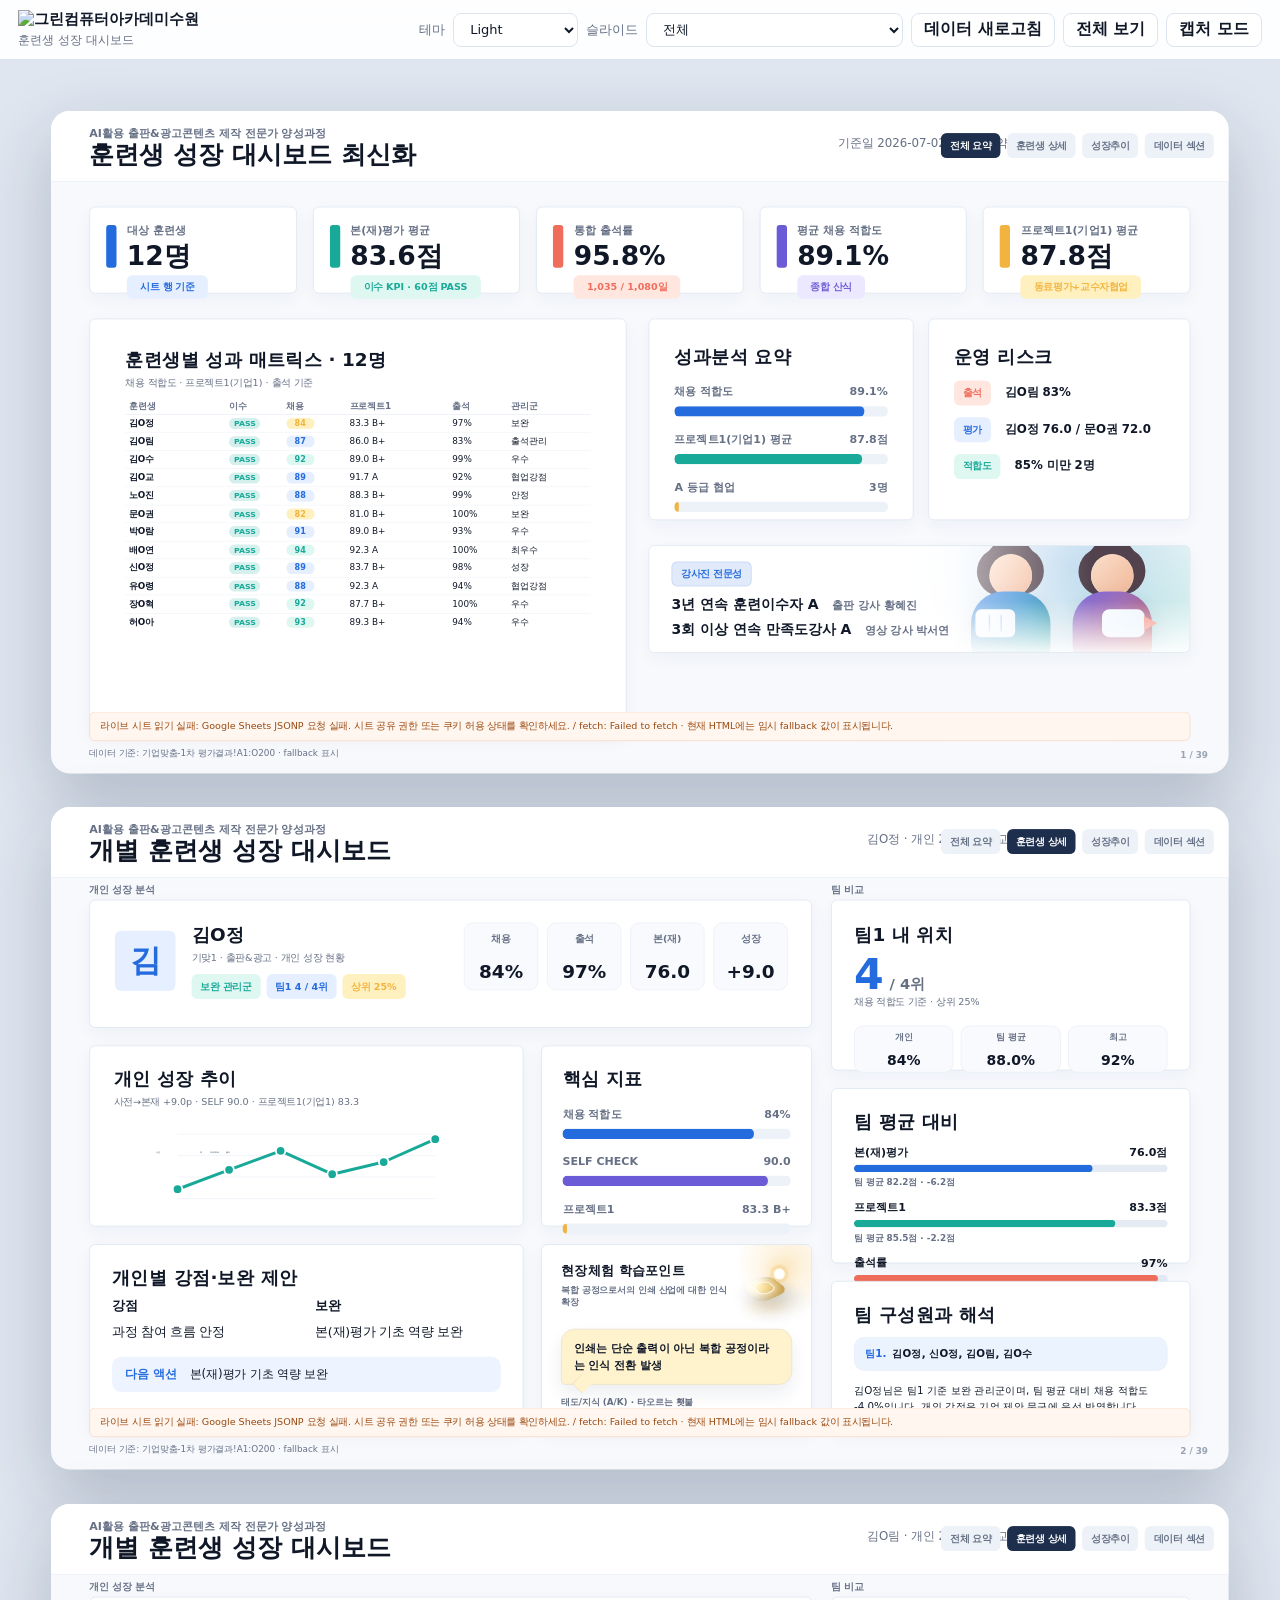
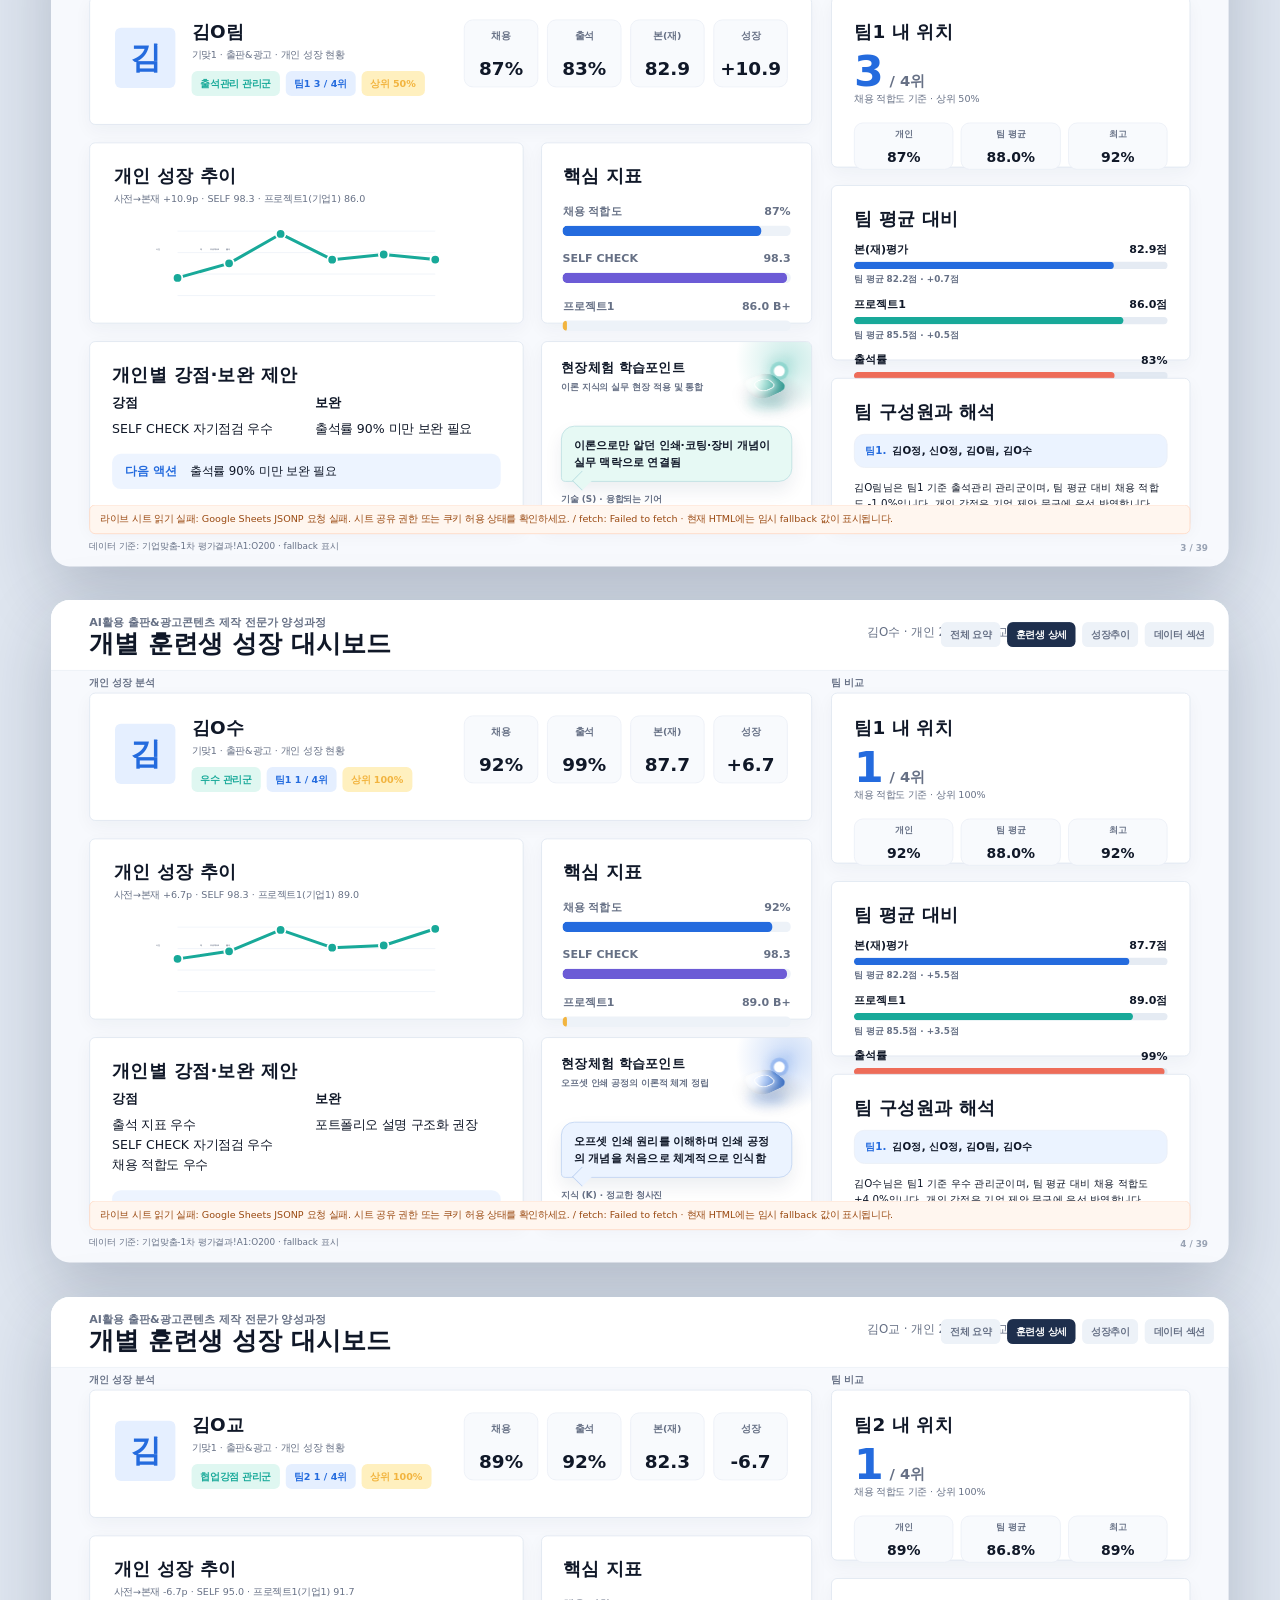
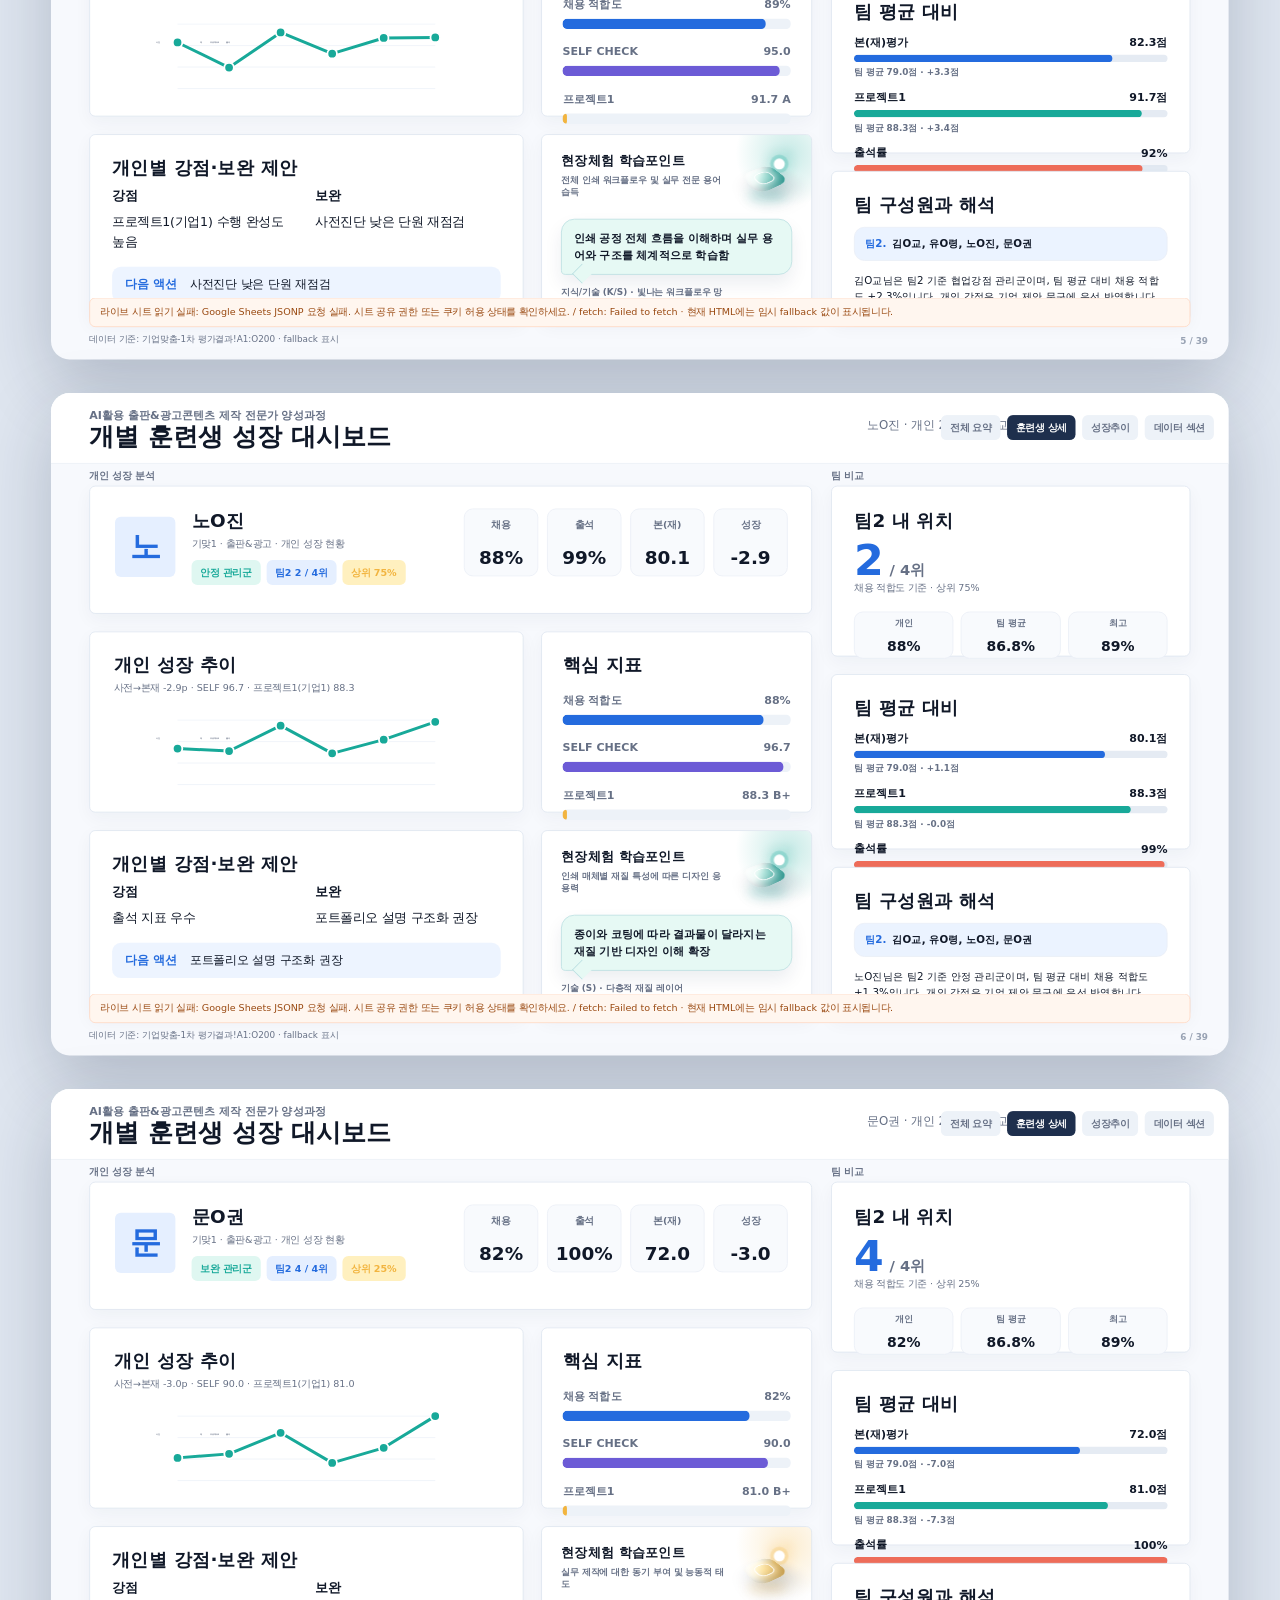
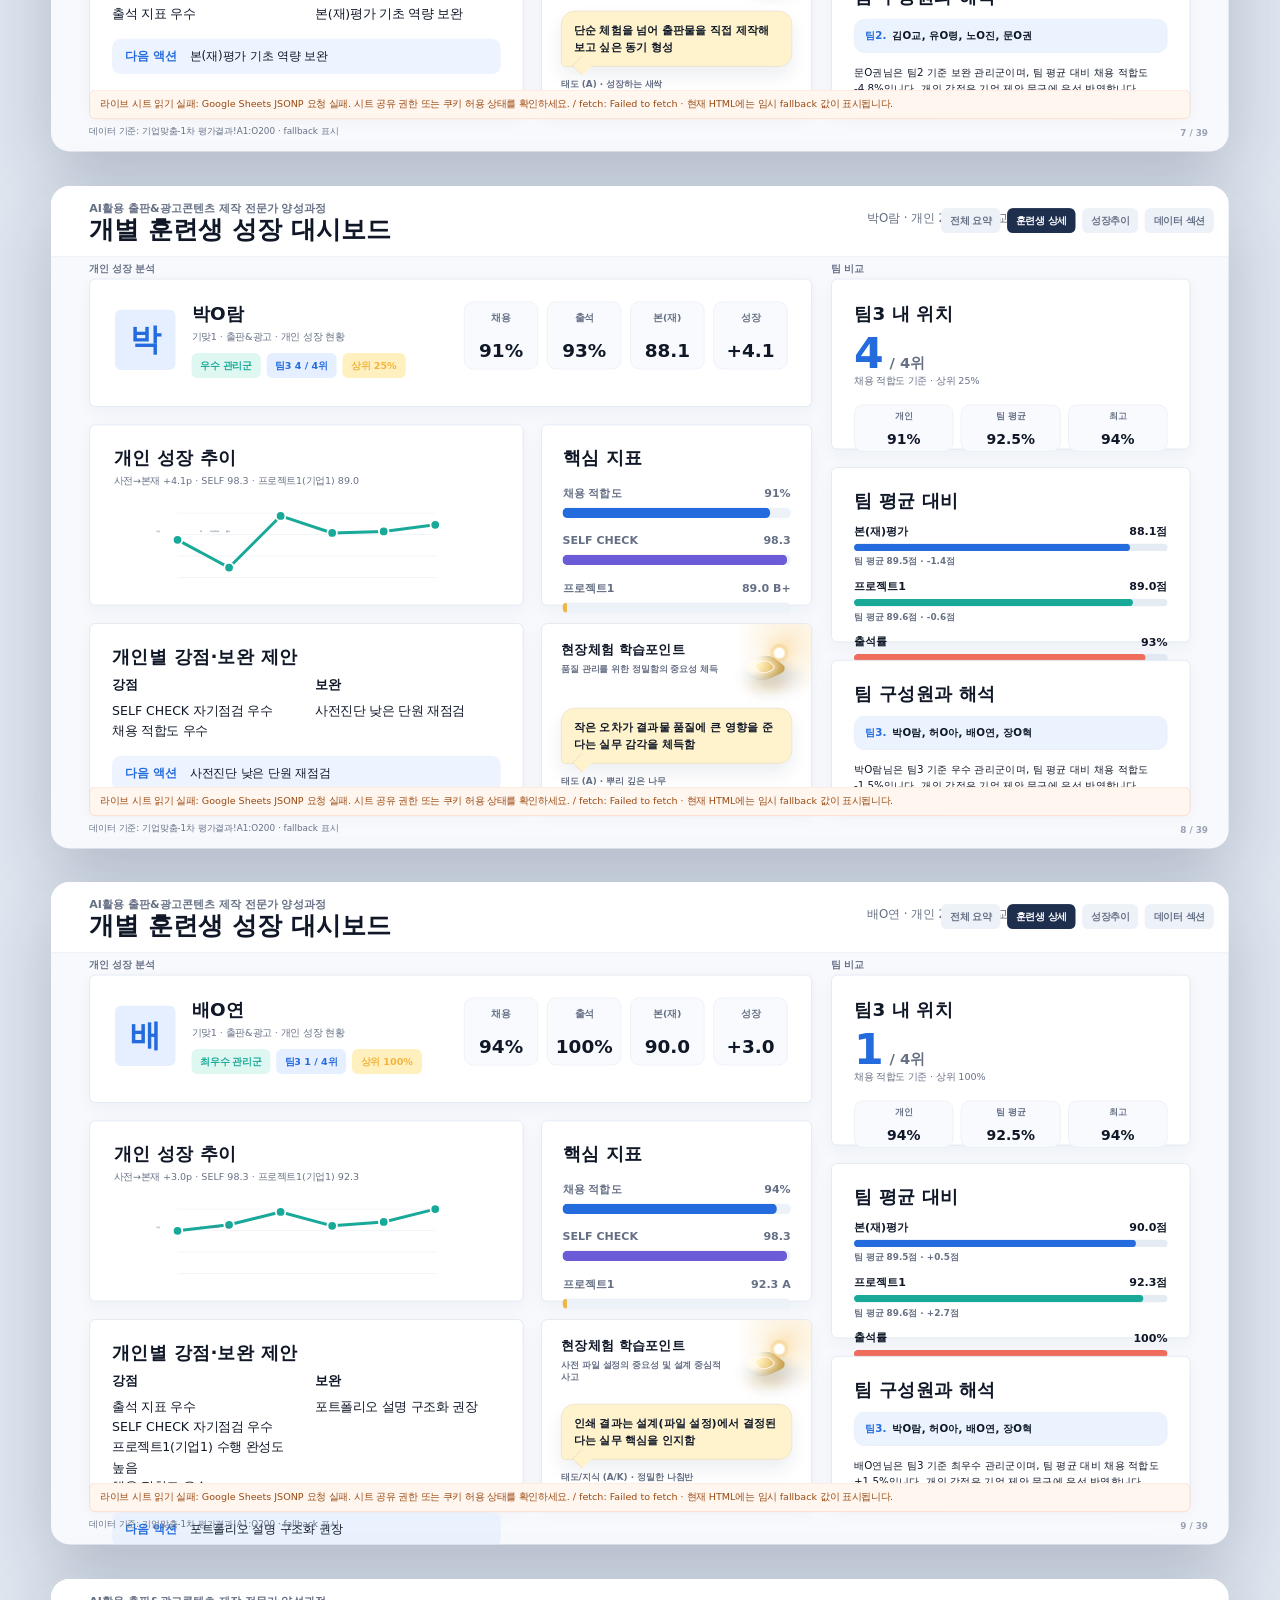
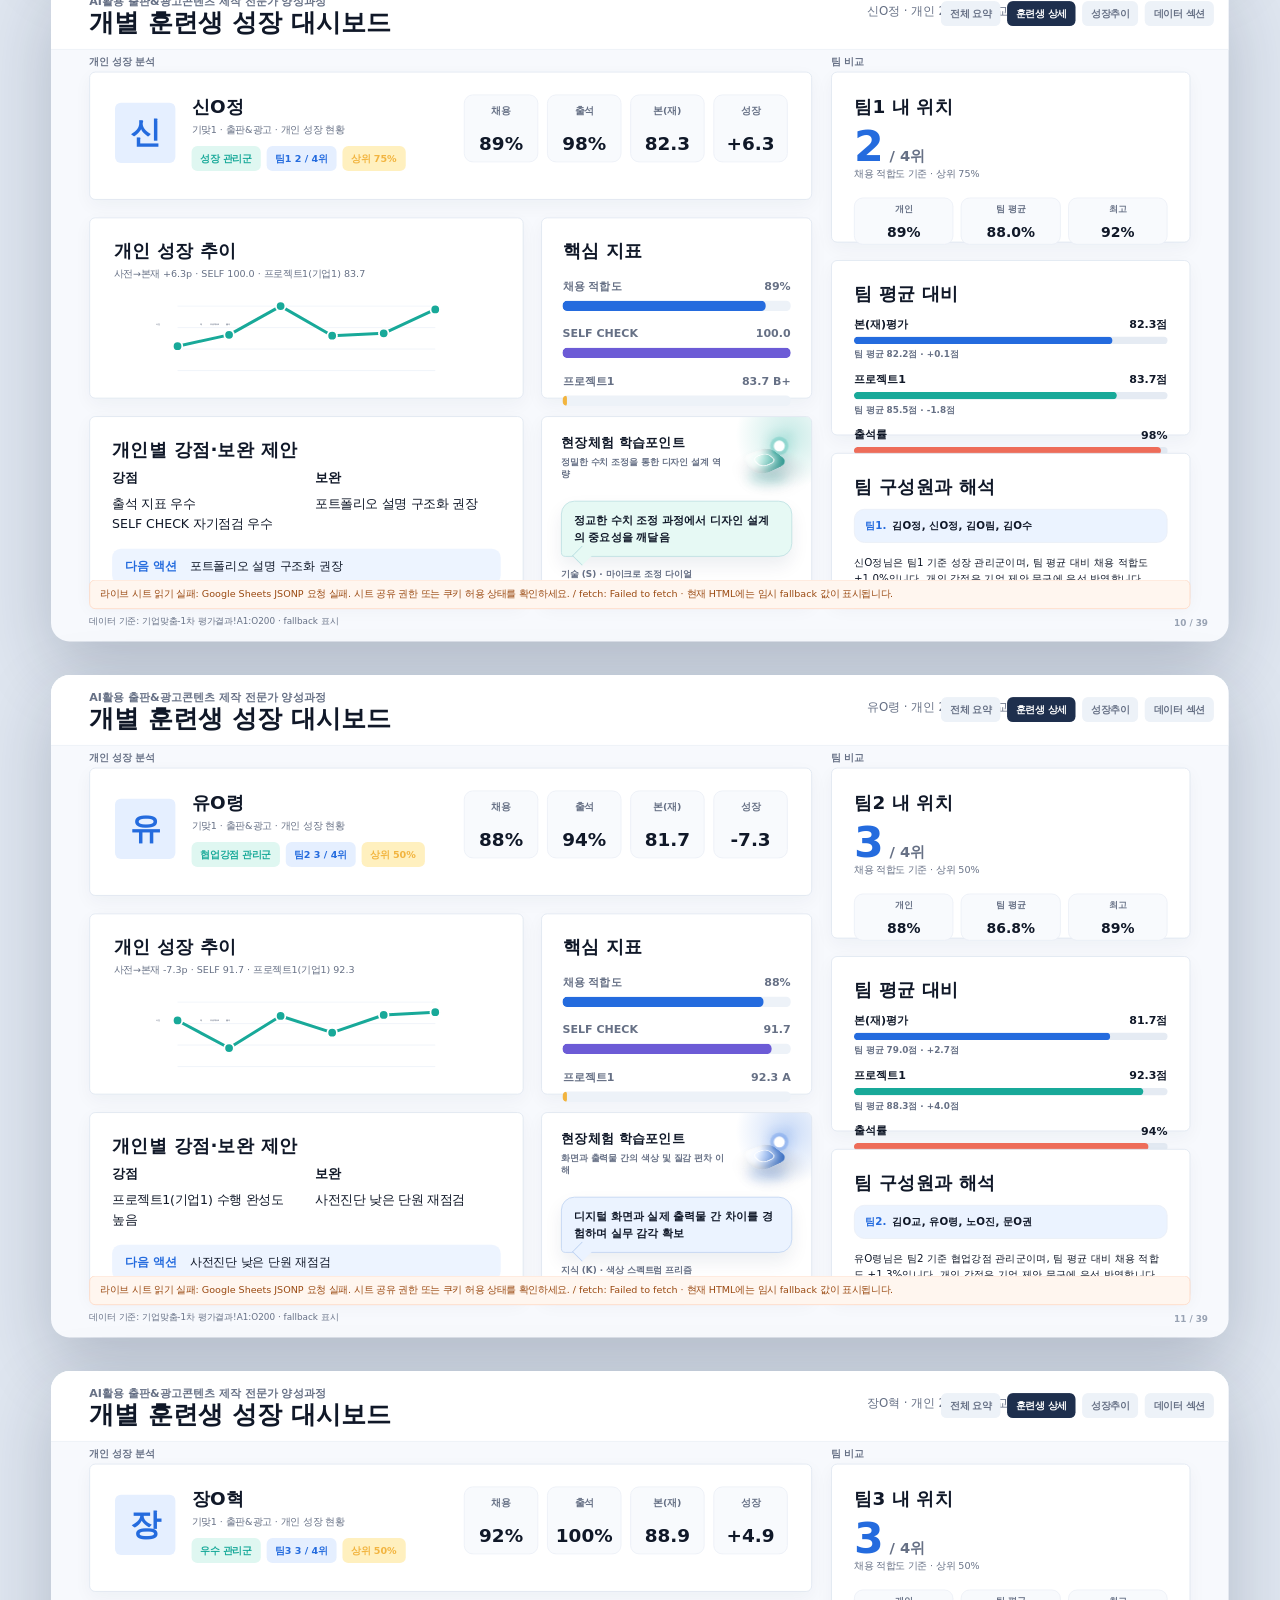
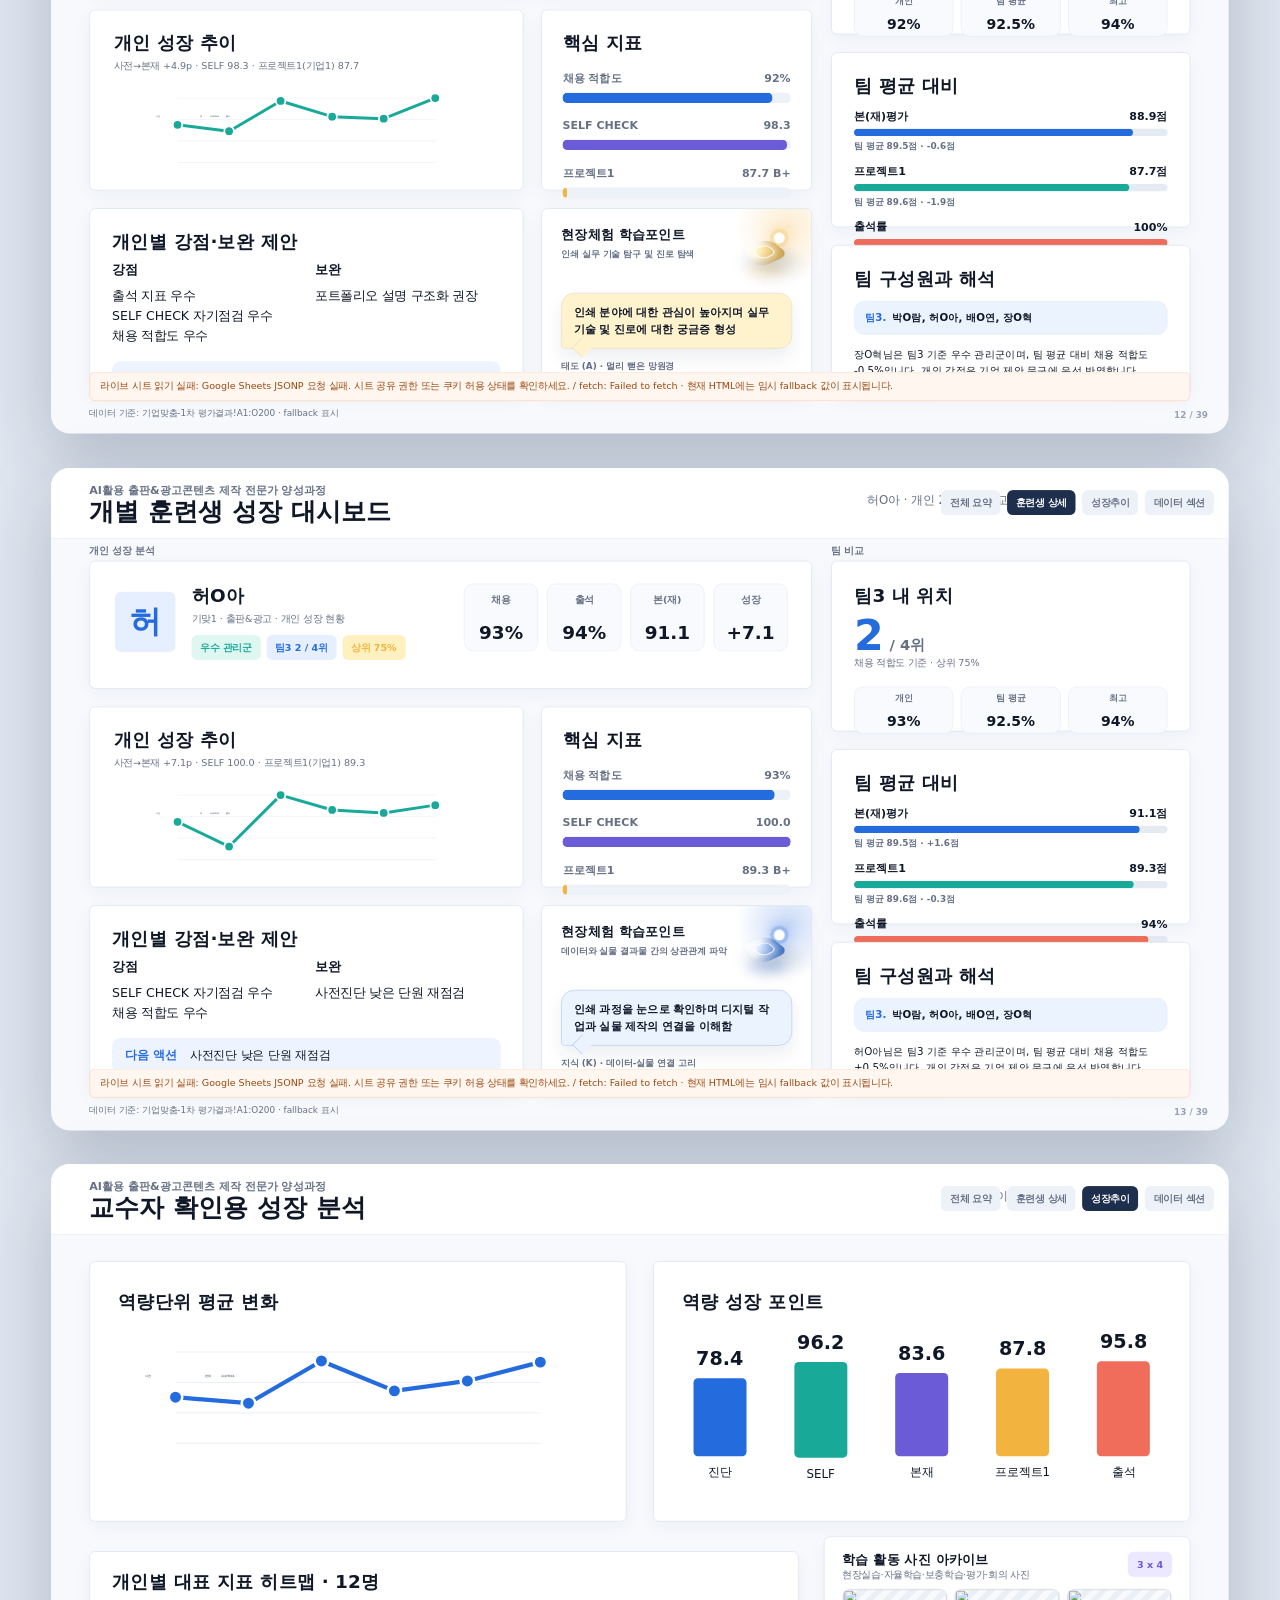
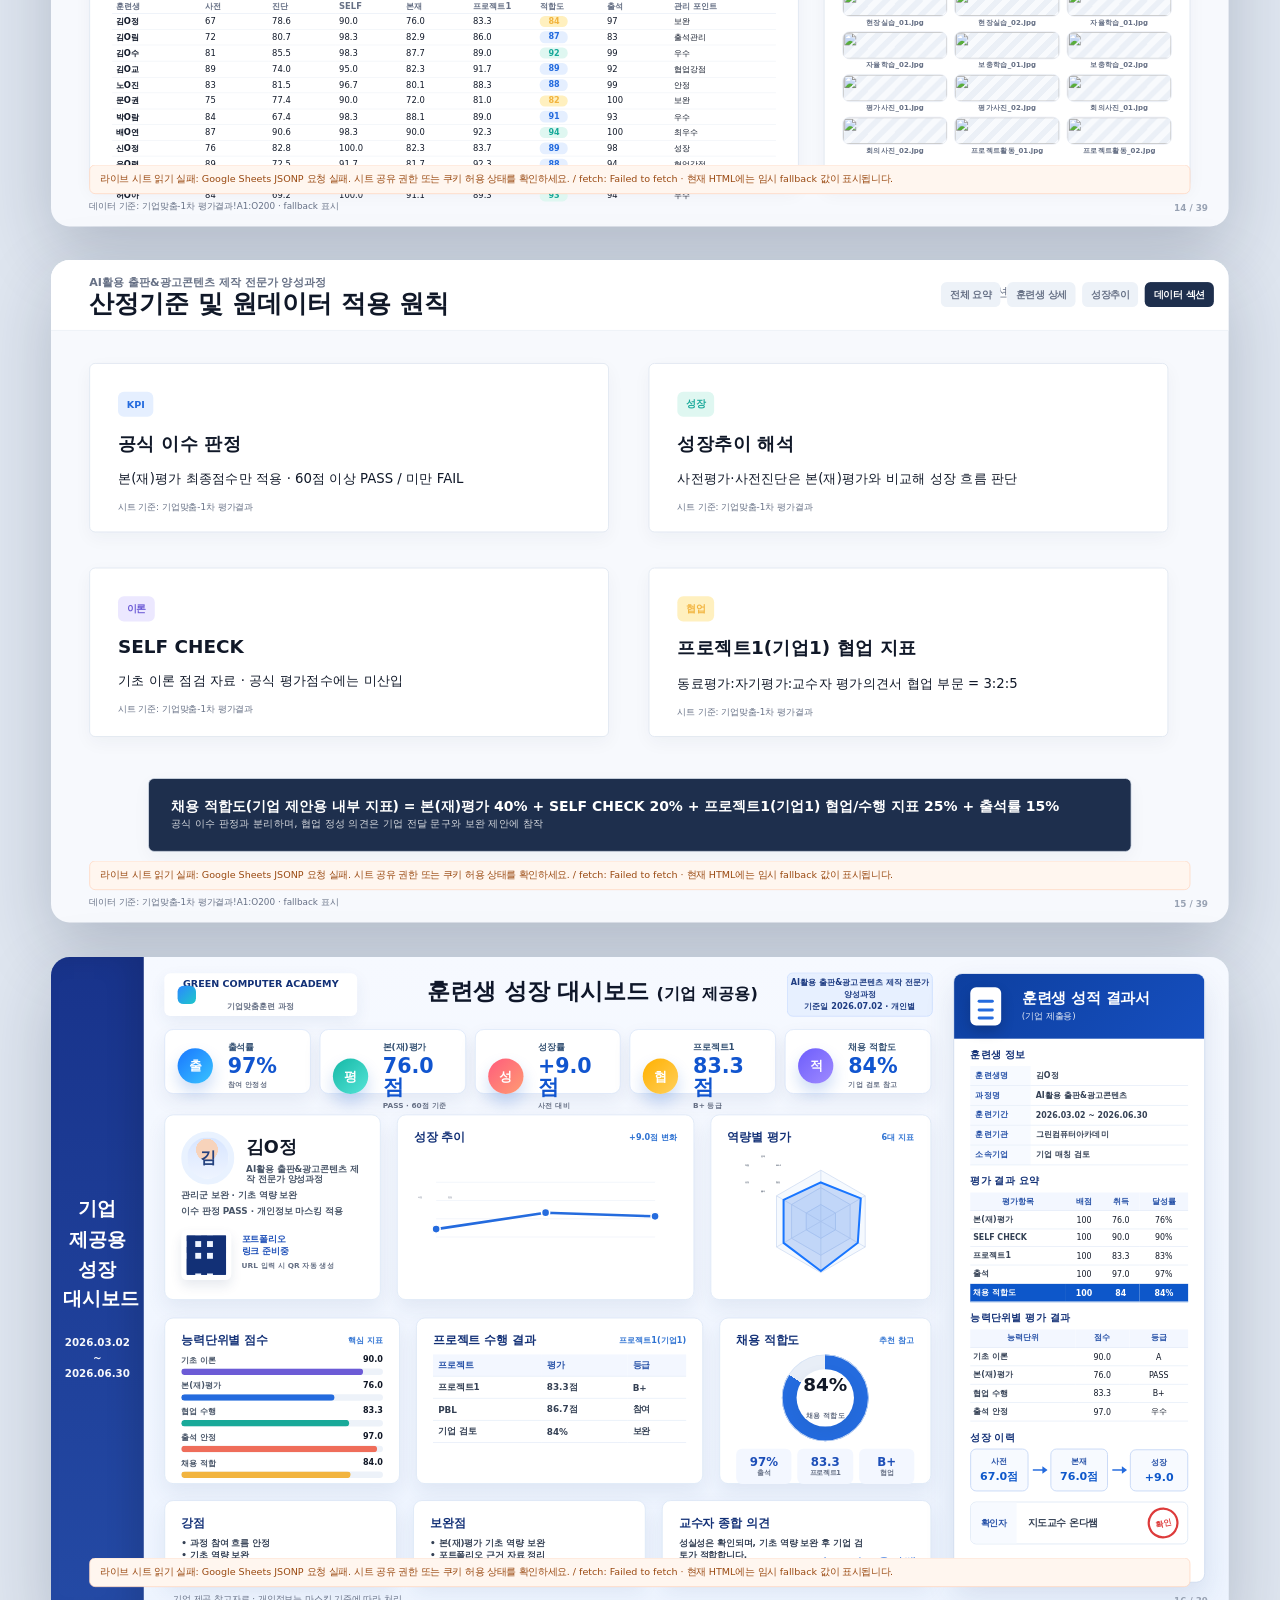
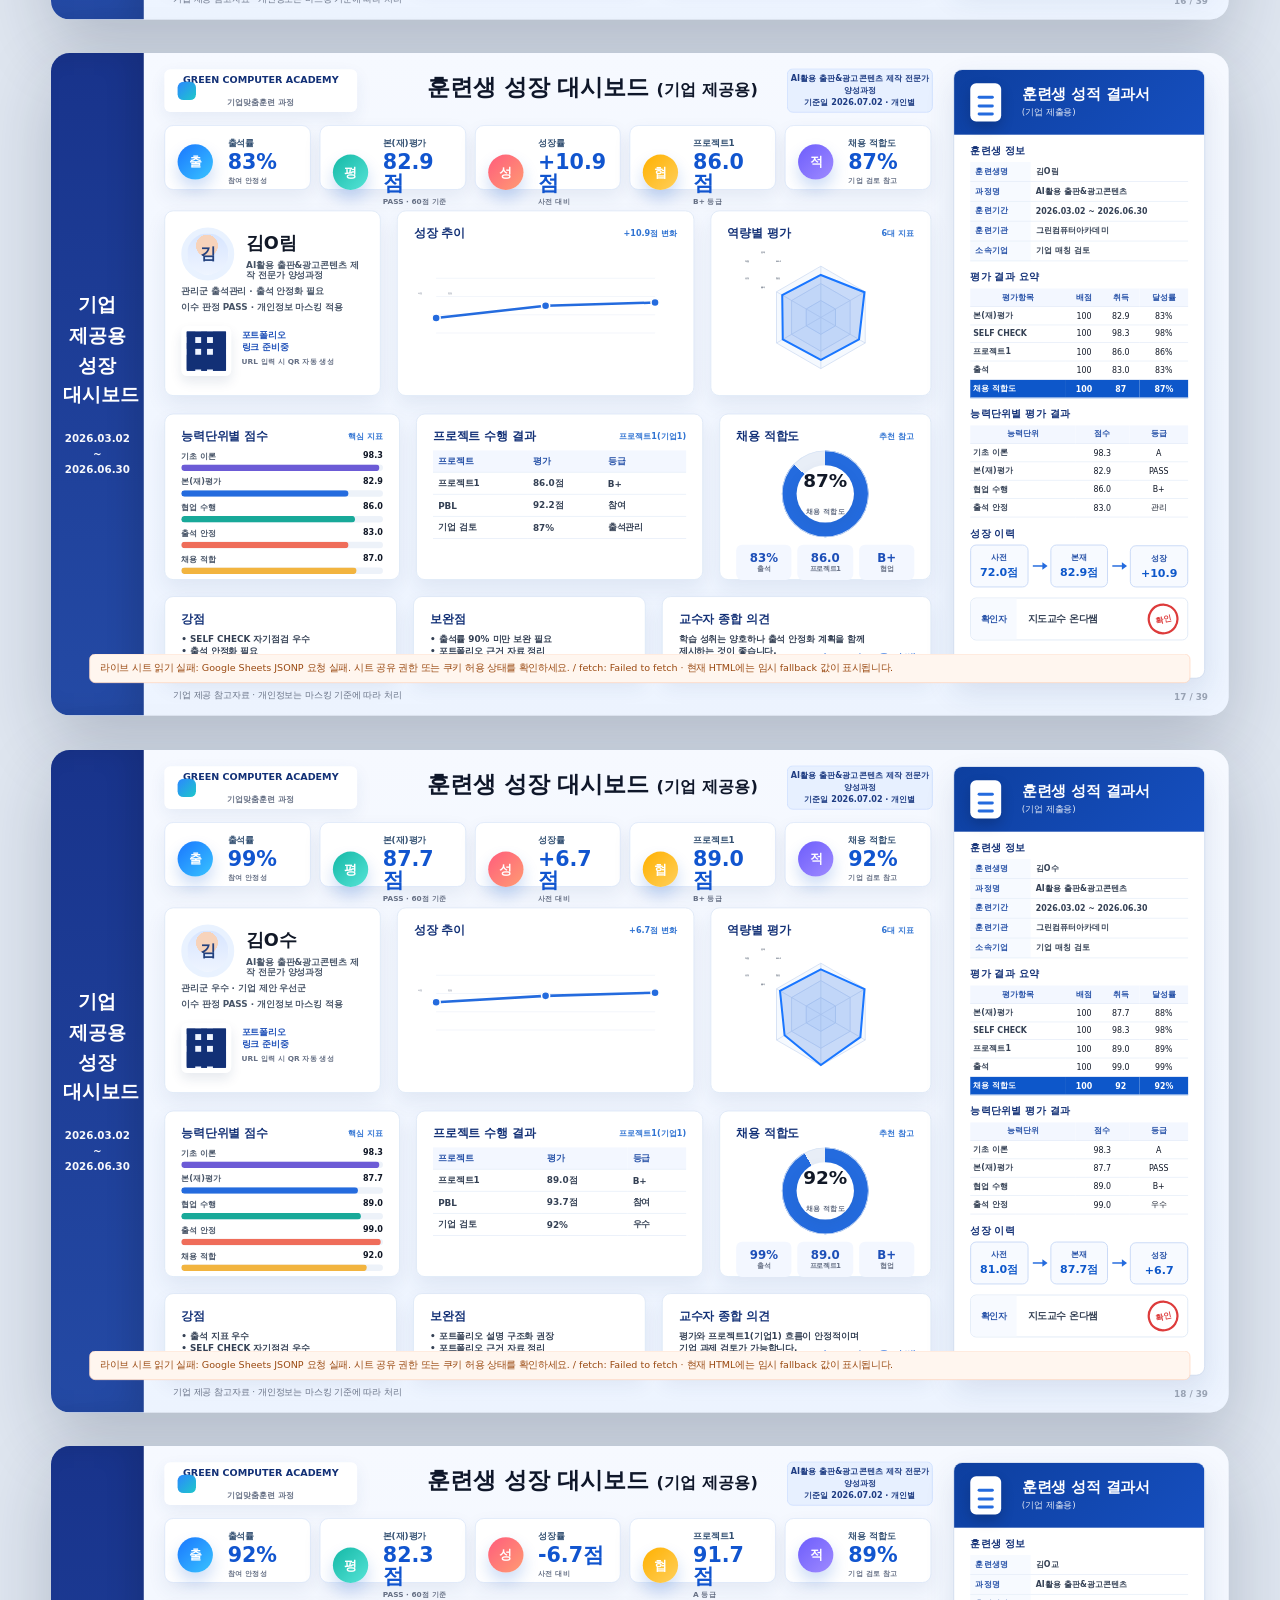
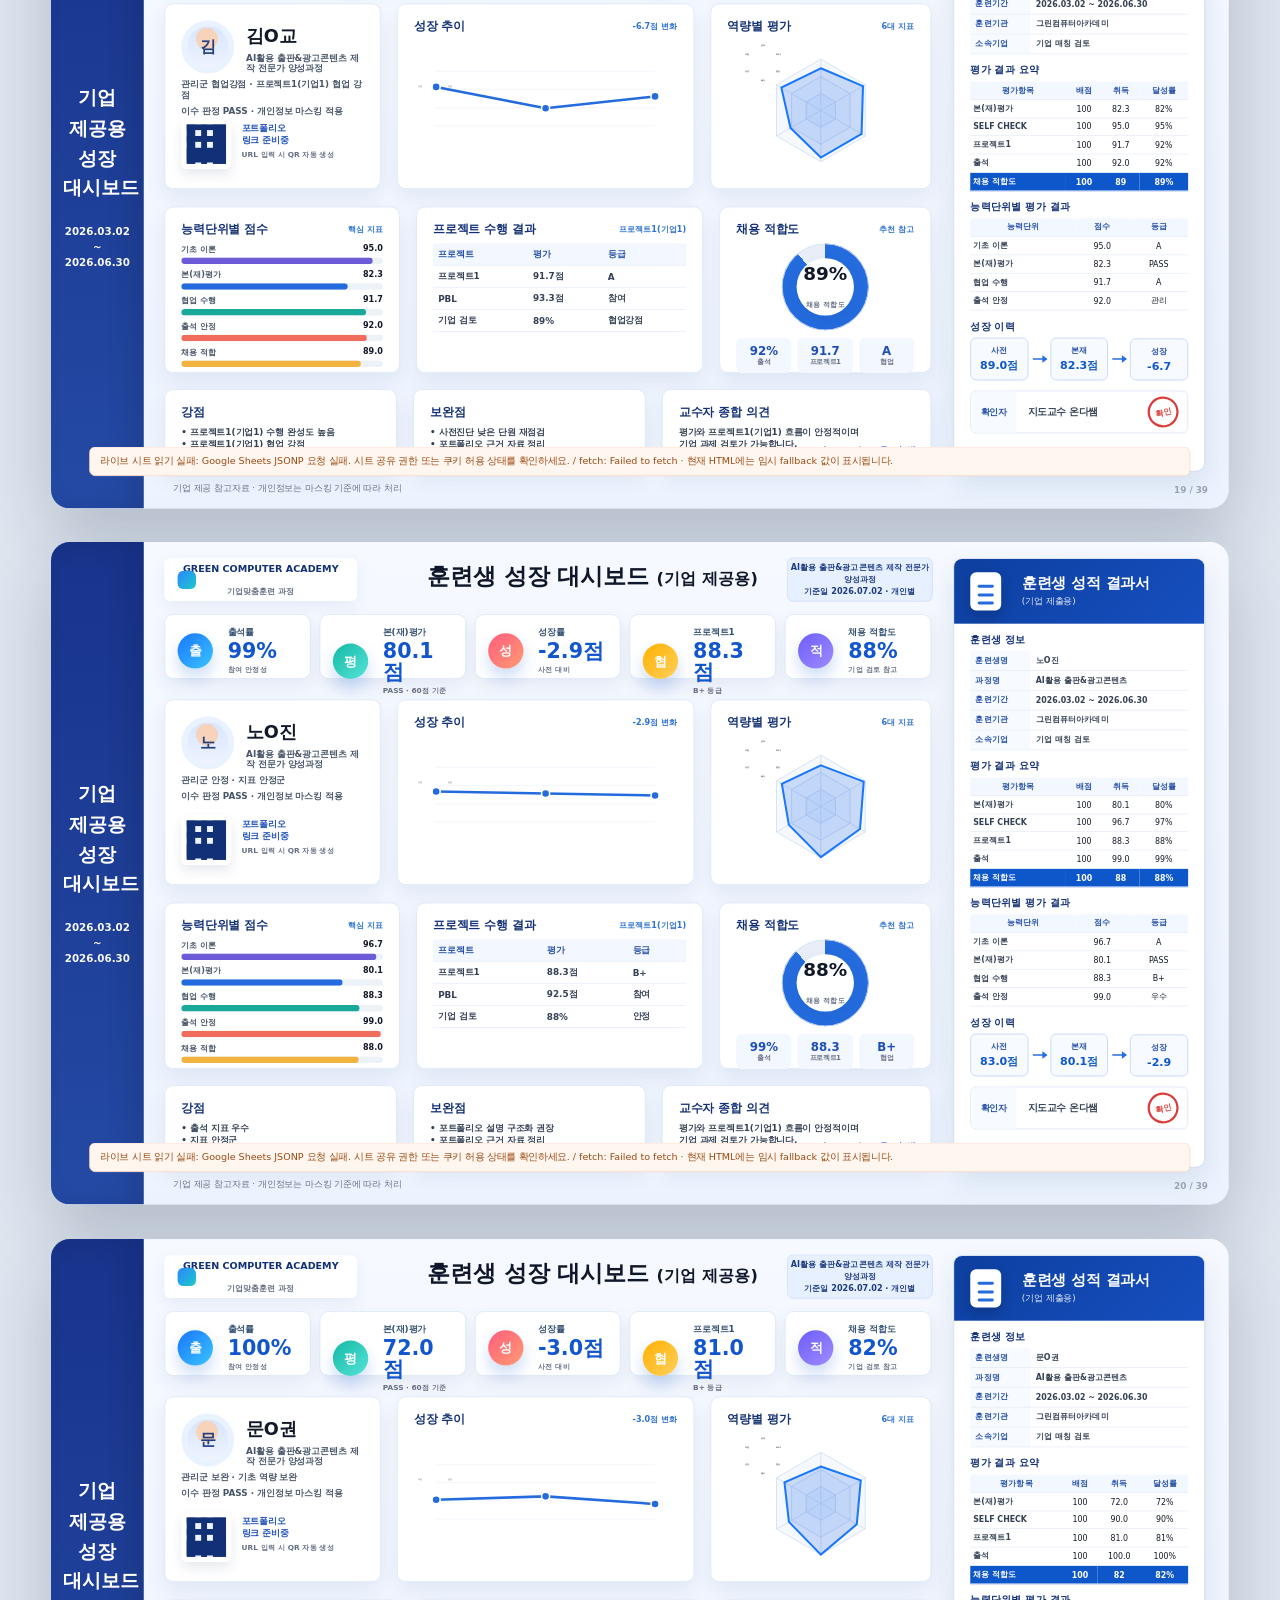
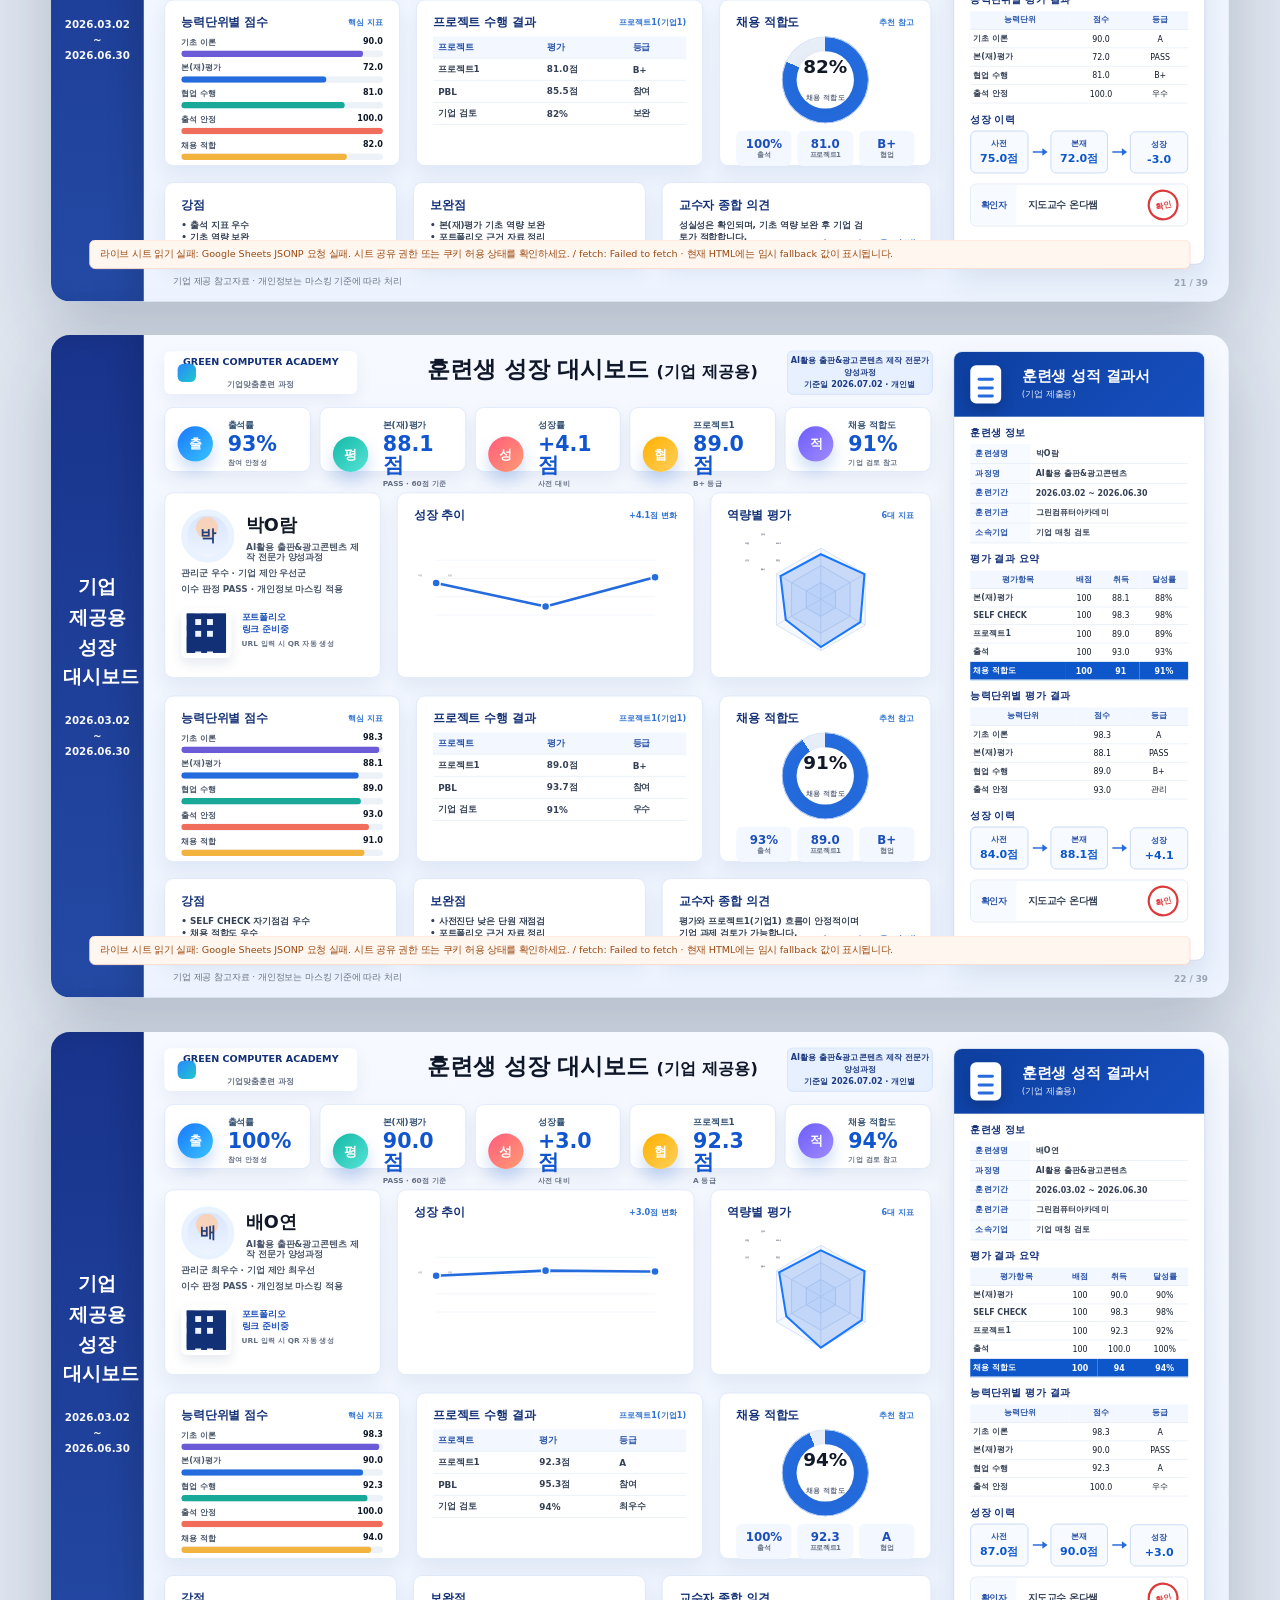
==== commit b591cd3f: "수원그린컴퓨터아카데미 로고 추가 수원그린컴퓨터아카데미 로고 추가" ====
--- a/slide-html/index.html
+++ b/slide-html/index.html
@@ -3,14 +3,14 @@
   <head>
     <meta charset="utf-8" />
     <meta name="viewport" content="width=device-width, initial-scale=1" />
-    <title>훈련생 성장 대시보드 HTML</title>
+    <title>훈련생 성장 대시보드</title>
     <link rel="stylesheet" href="./styles.css" />
   </head>
   <body>
     <div class="screen-toolbar" data-ui>
       <div>
-        <strong>훈련생 성장 대시보드 HTML</strong>
-        <span>Google Sheets live data · 1600 x 900px</span>
+        <strong><img src="./assets/layout/greensw_logo.png" alt="그린컴퓨터아카데미수원"></strong>
+        <span>훈련생 성장 대시보드</span>
       </div>
       <div class="toolbar-actions">
         <label>테마 <select id="themeSelect">
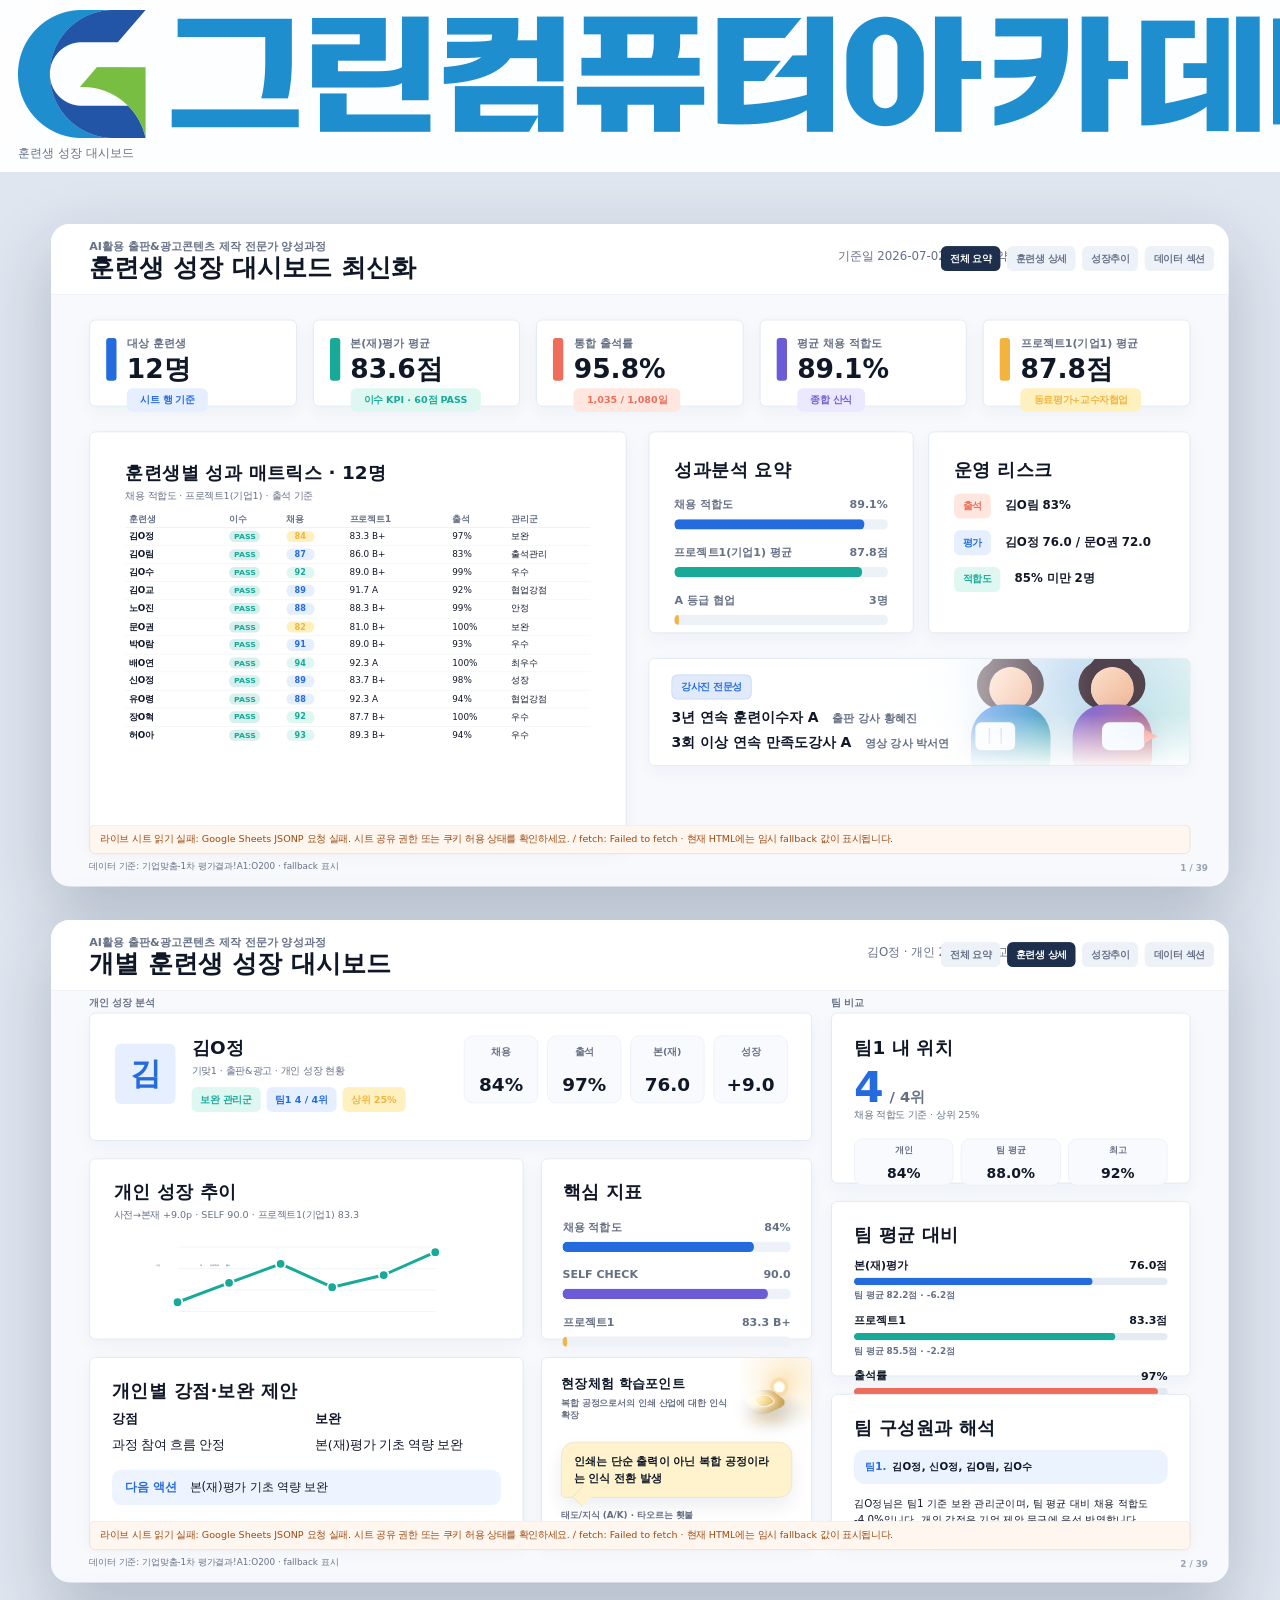
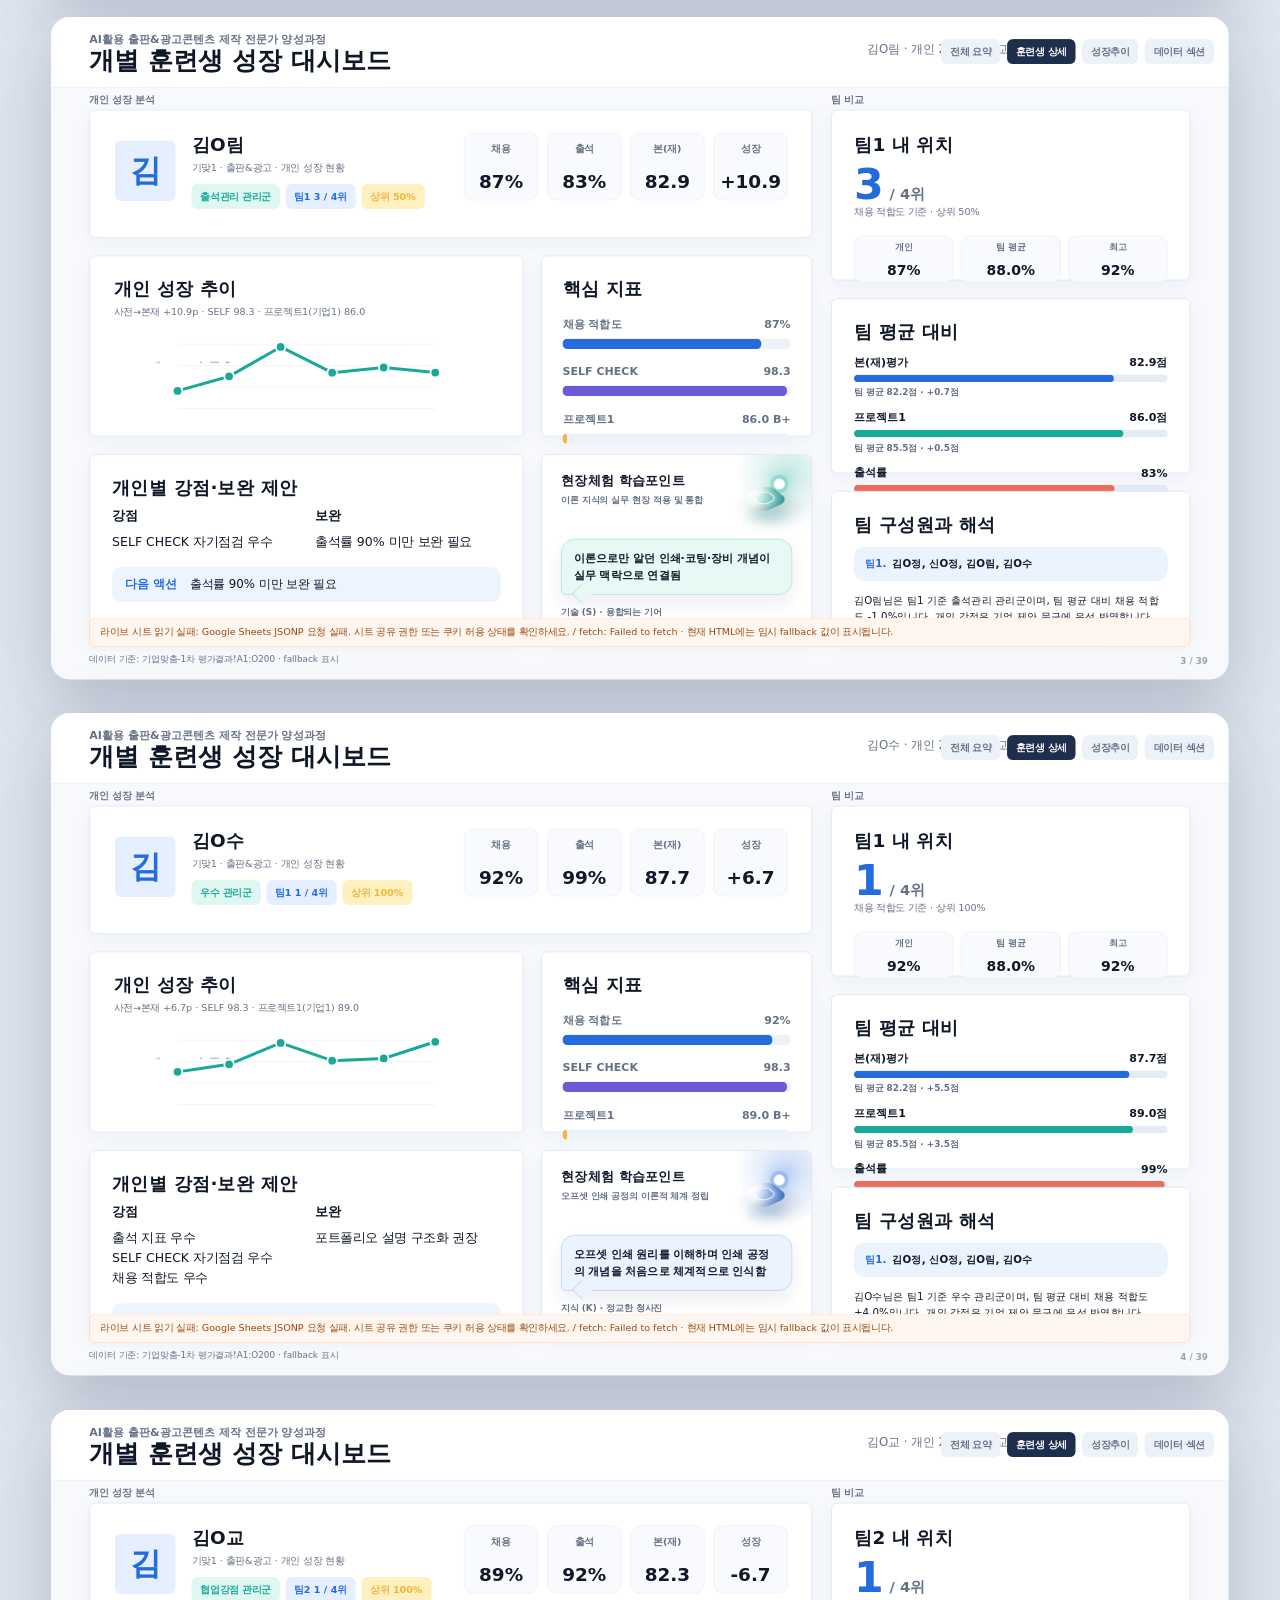
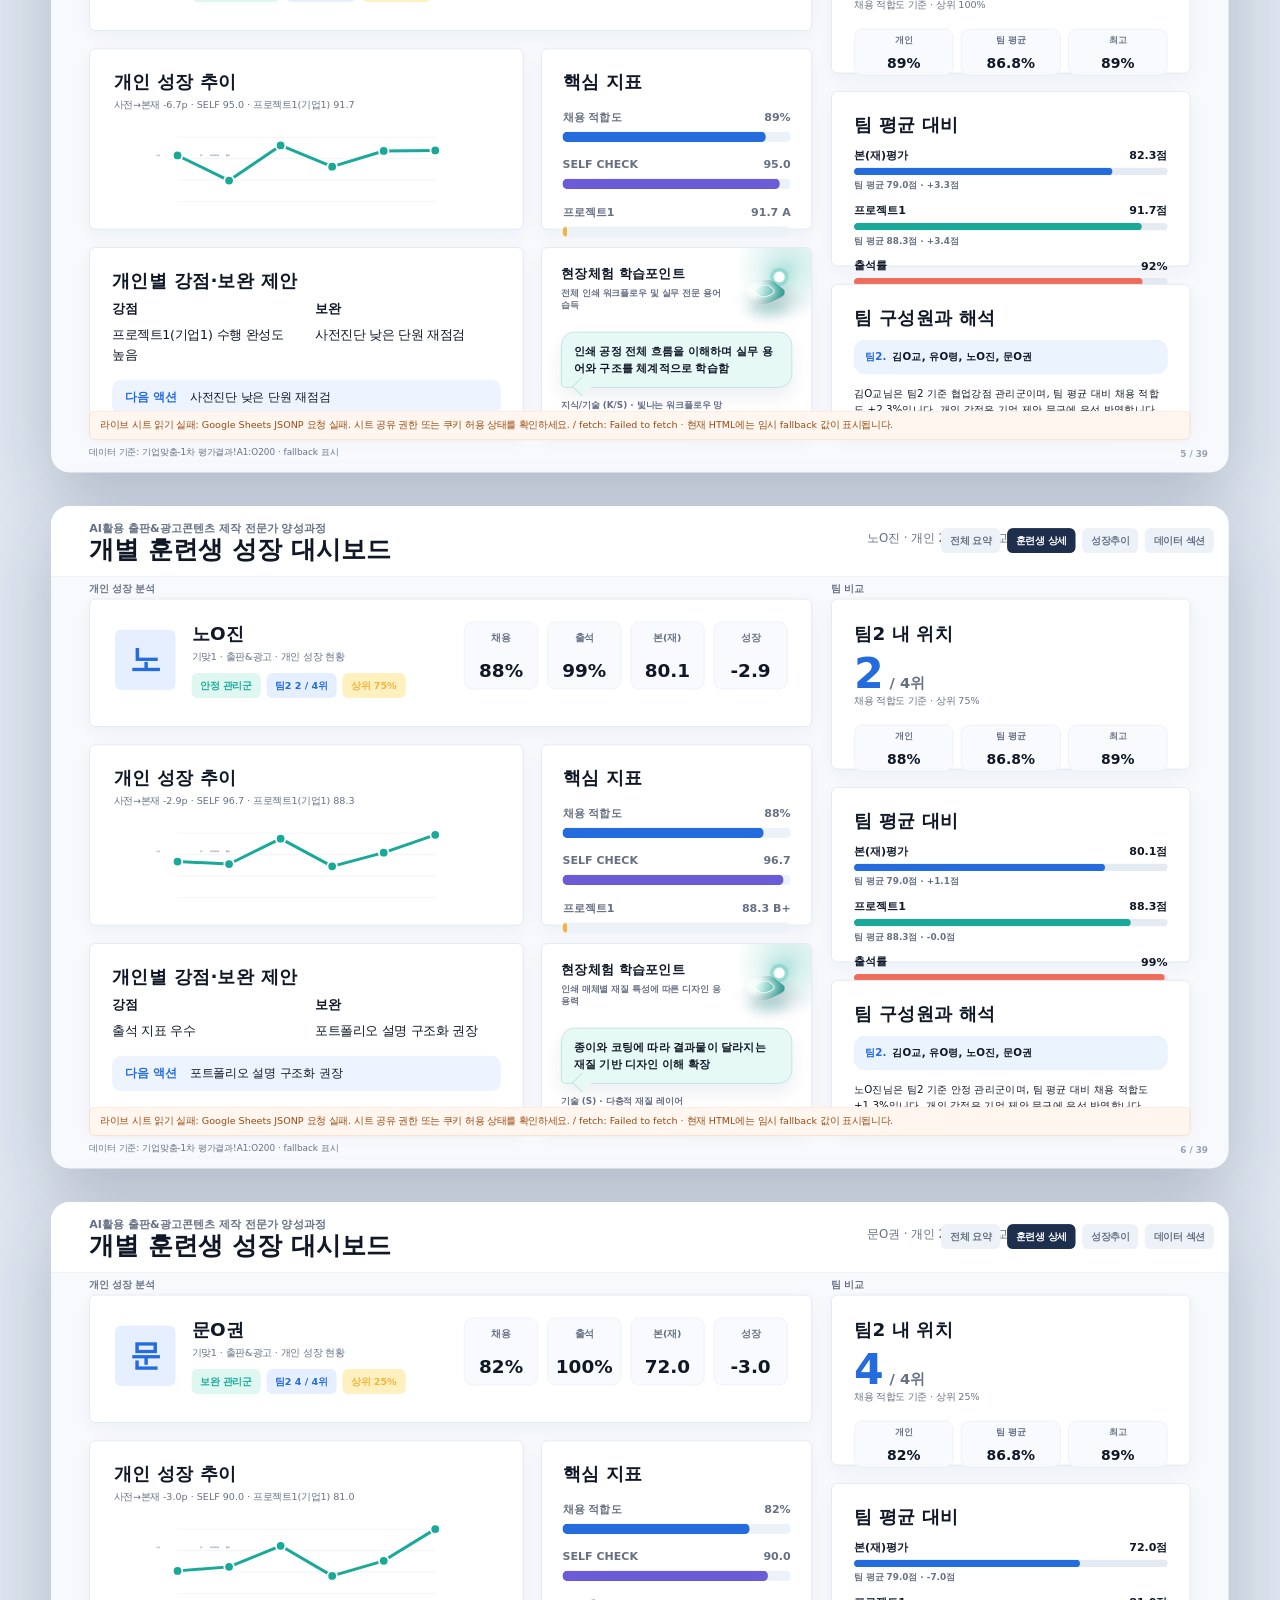
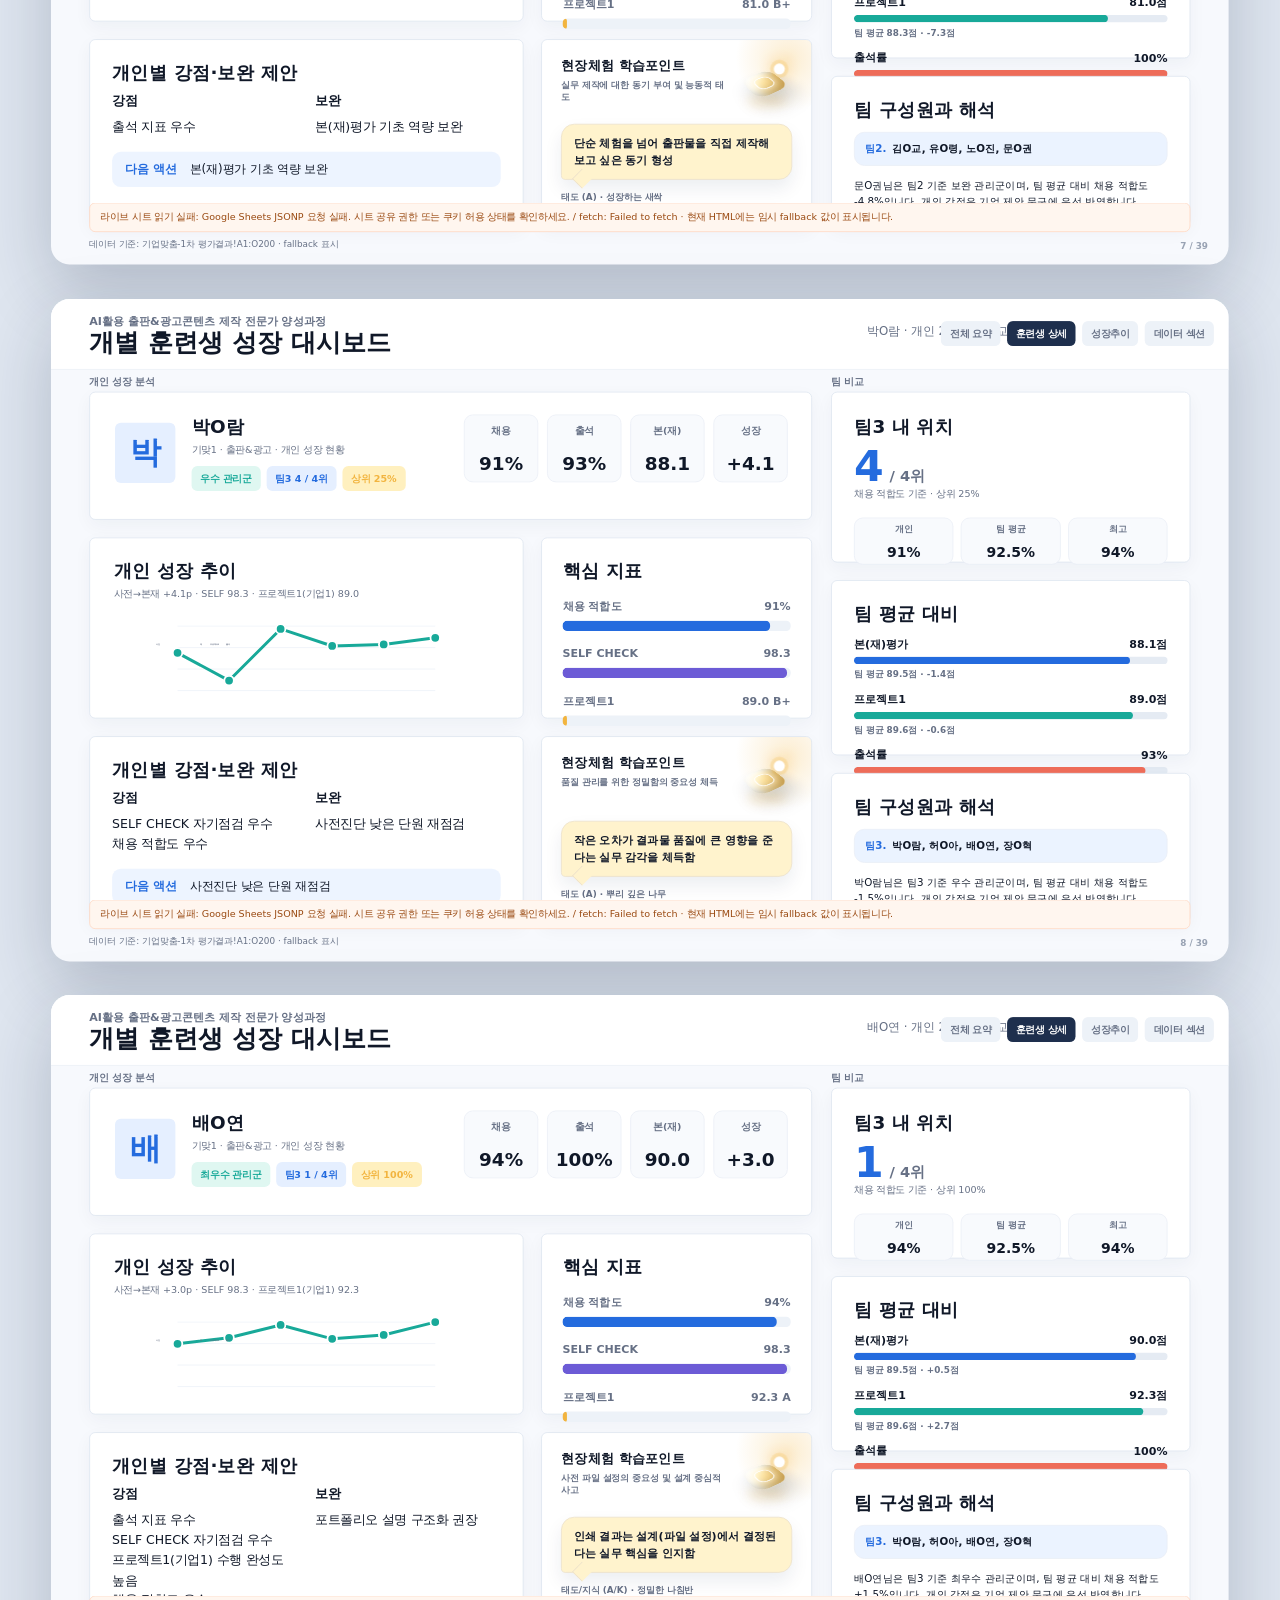
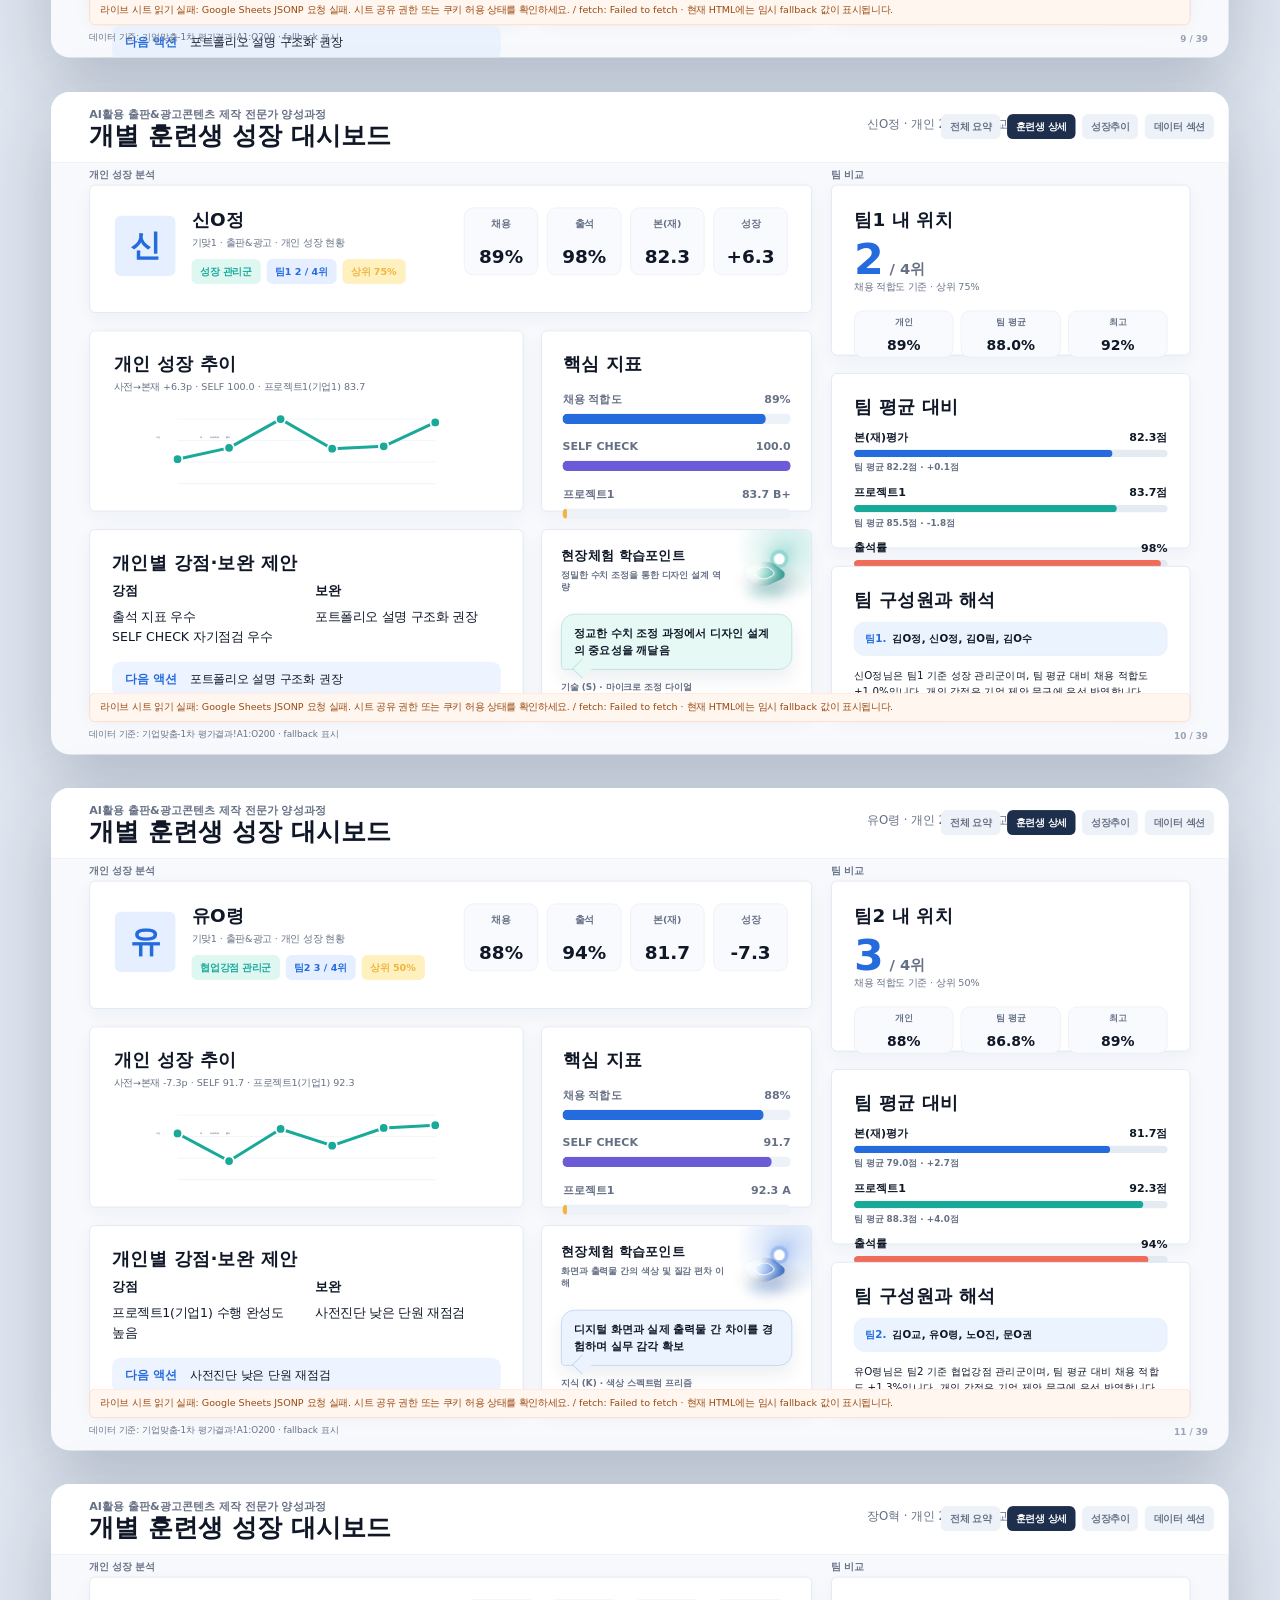
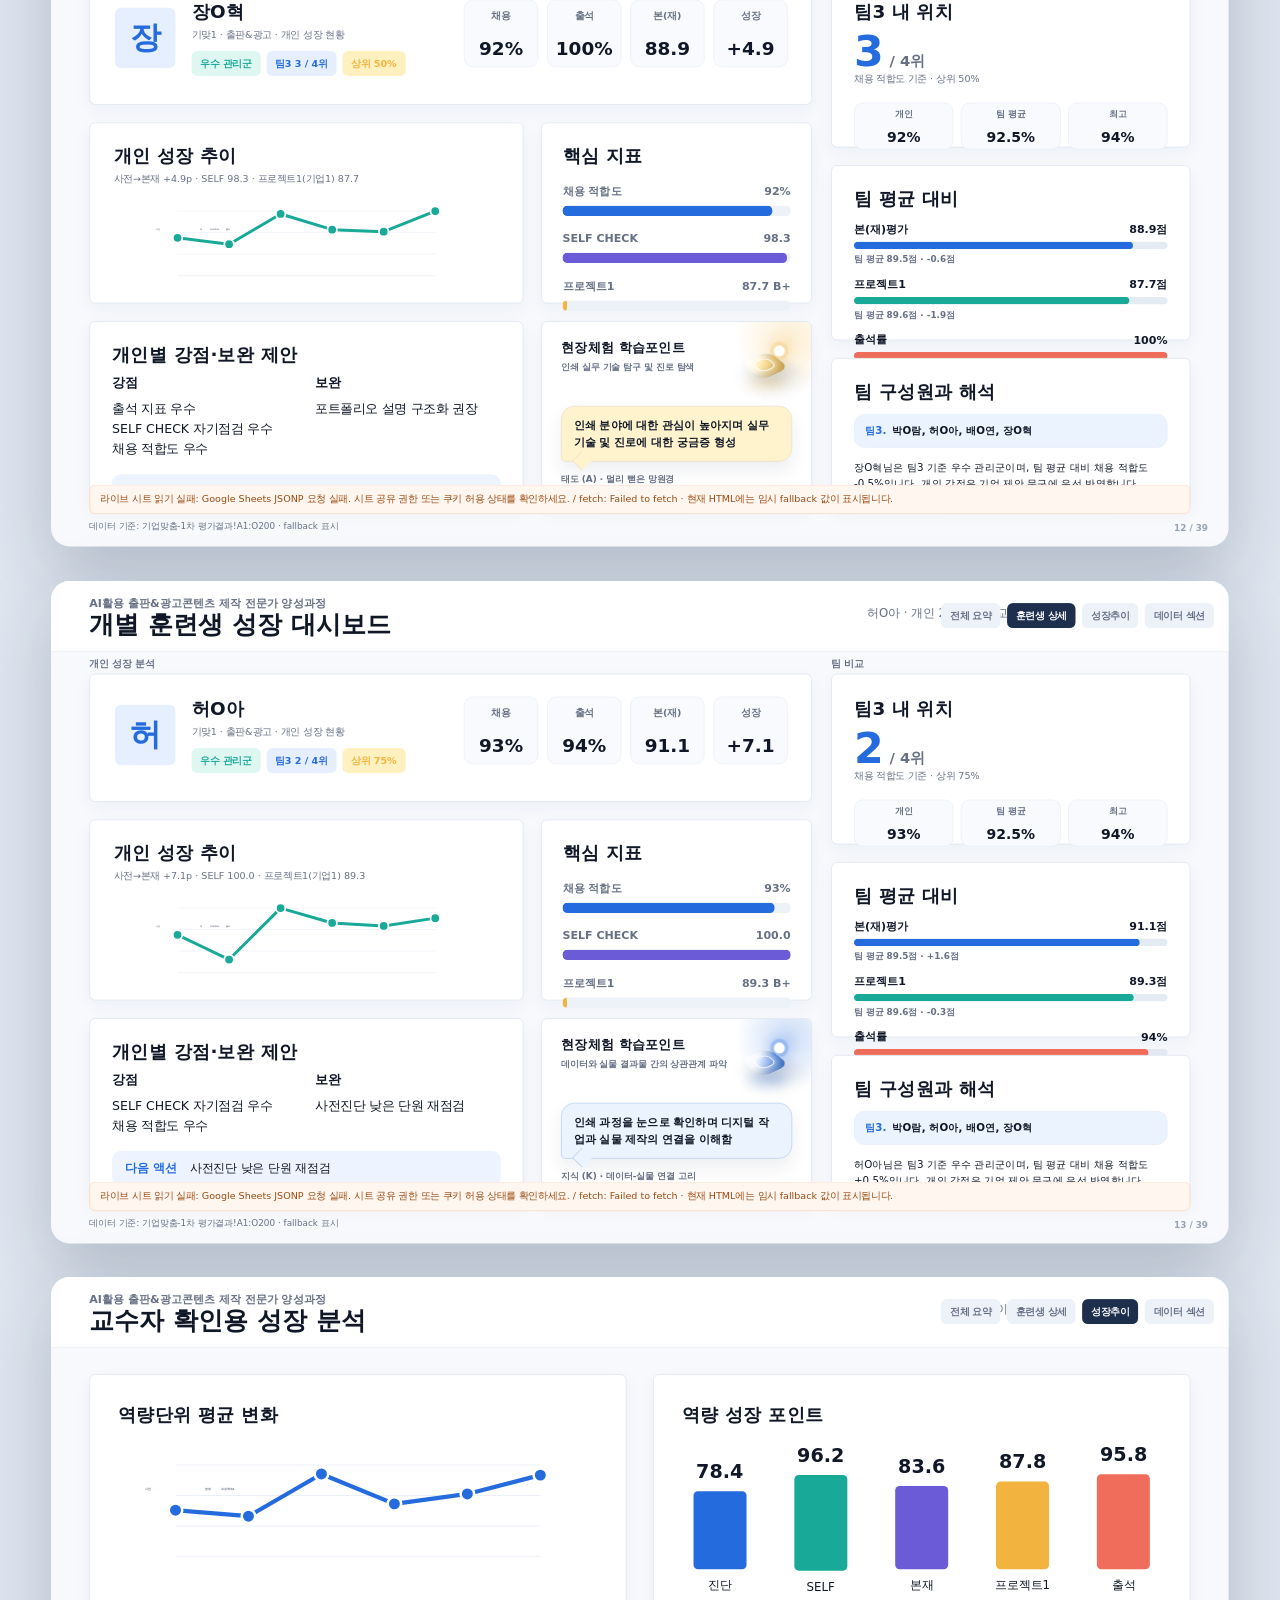
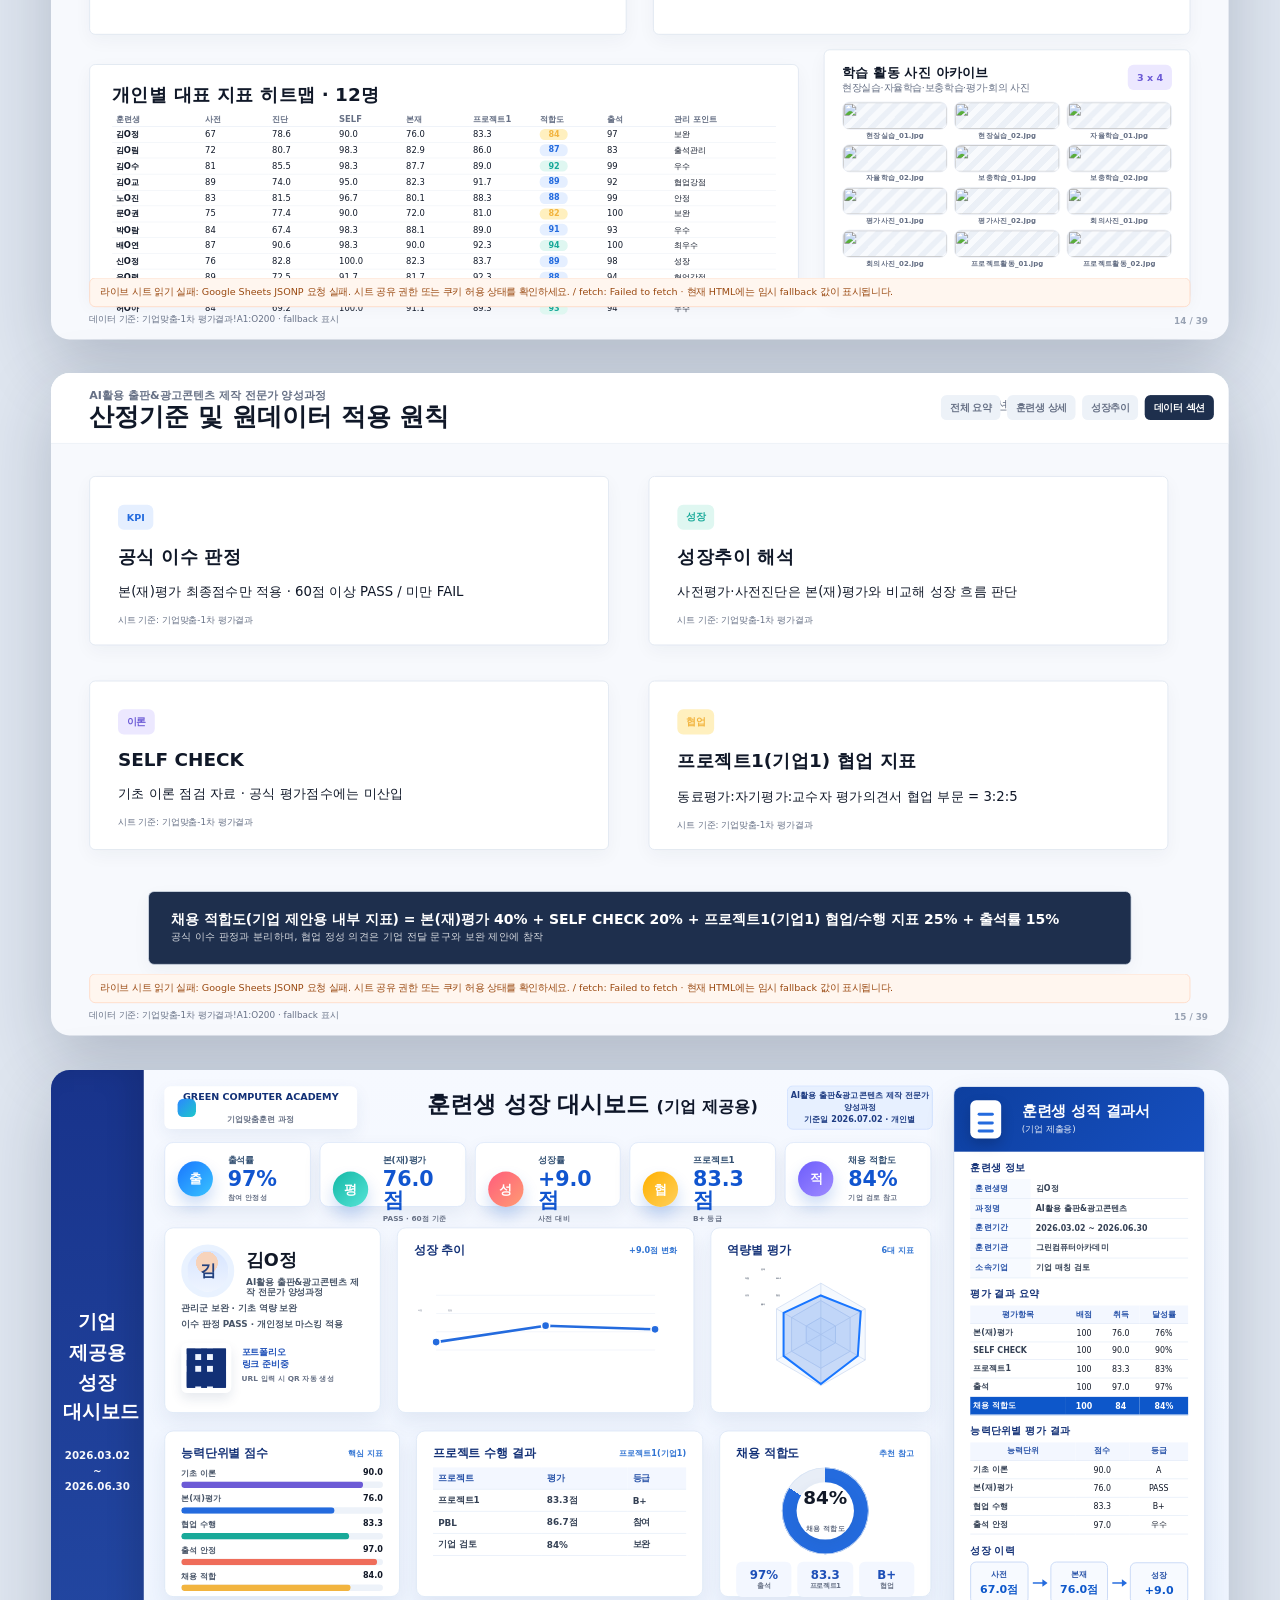
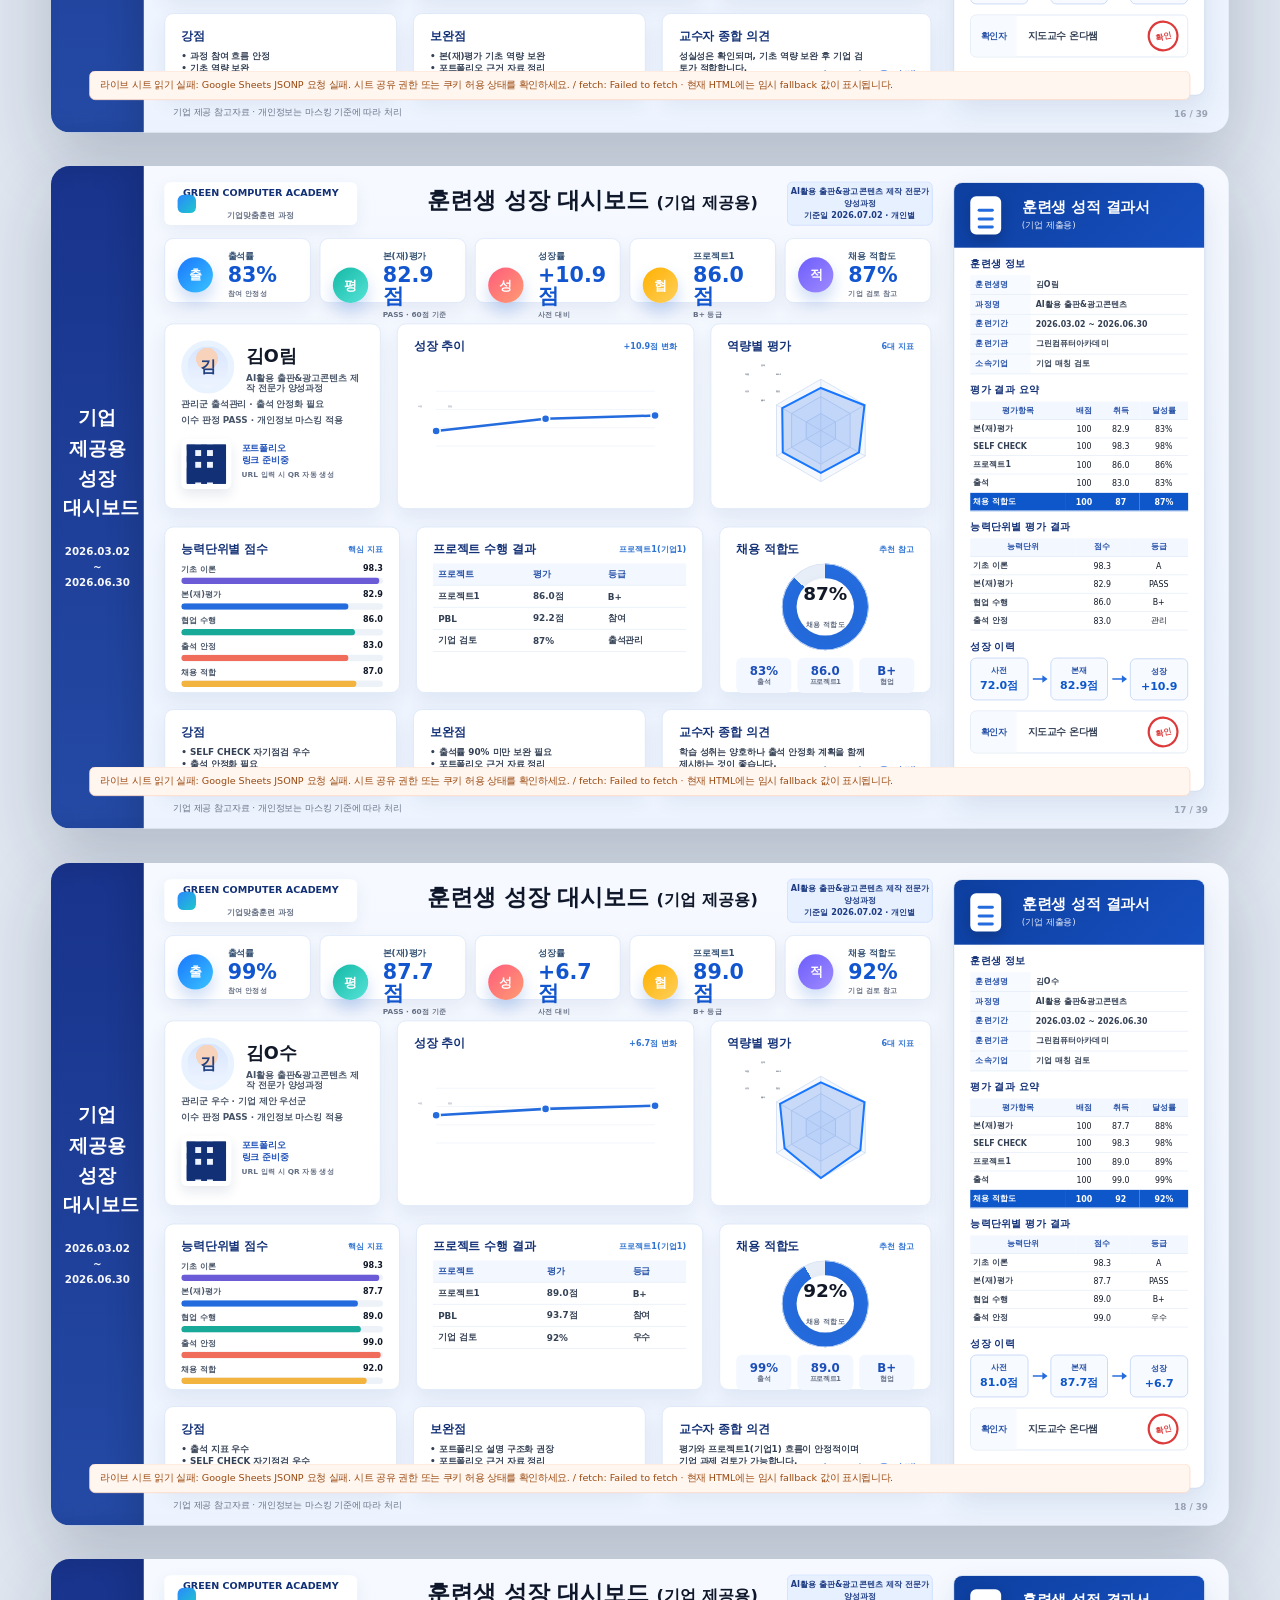
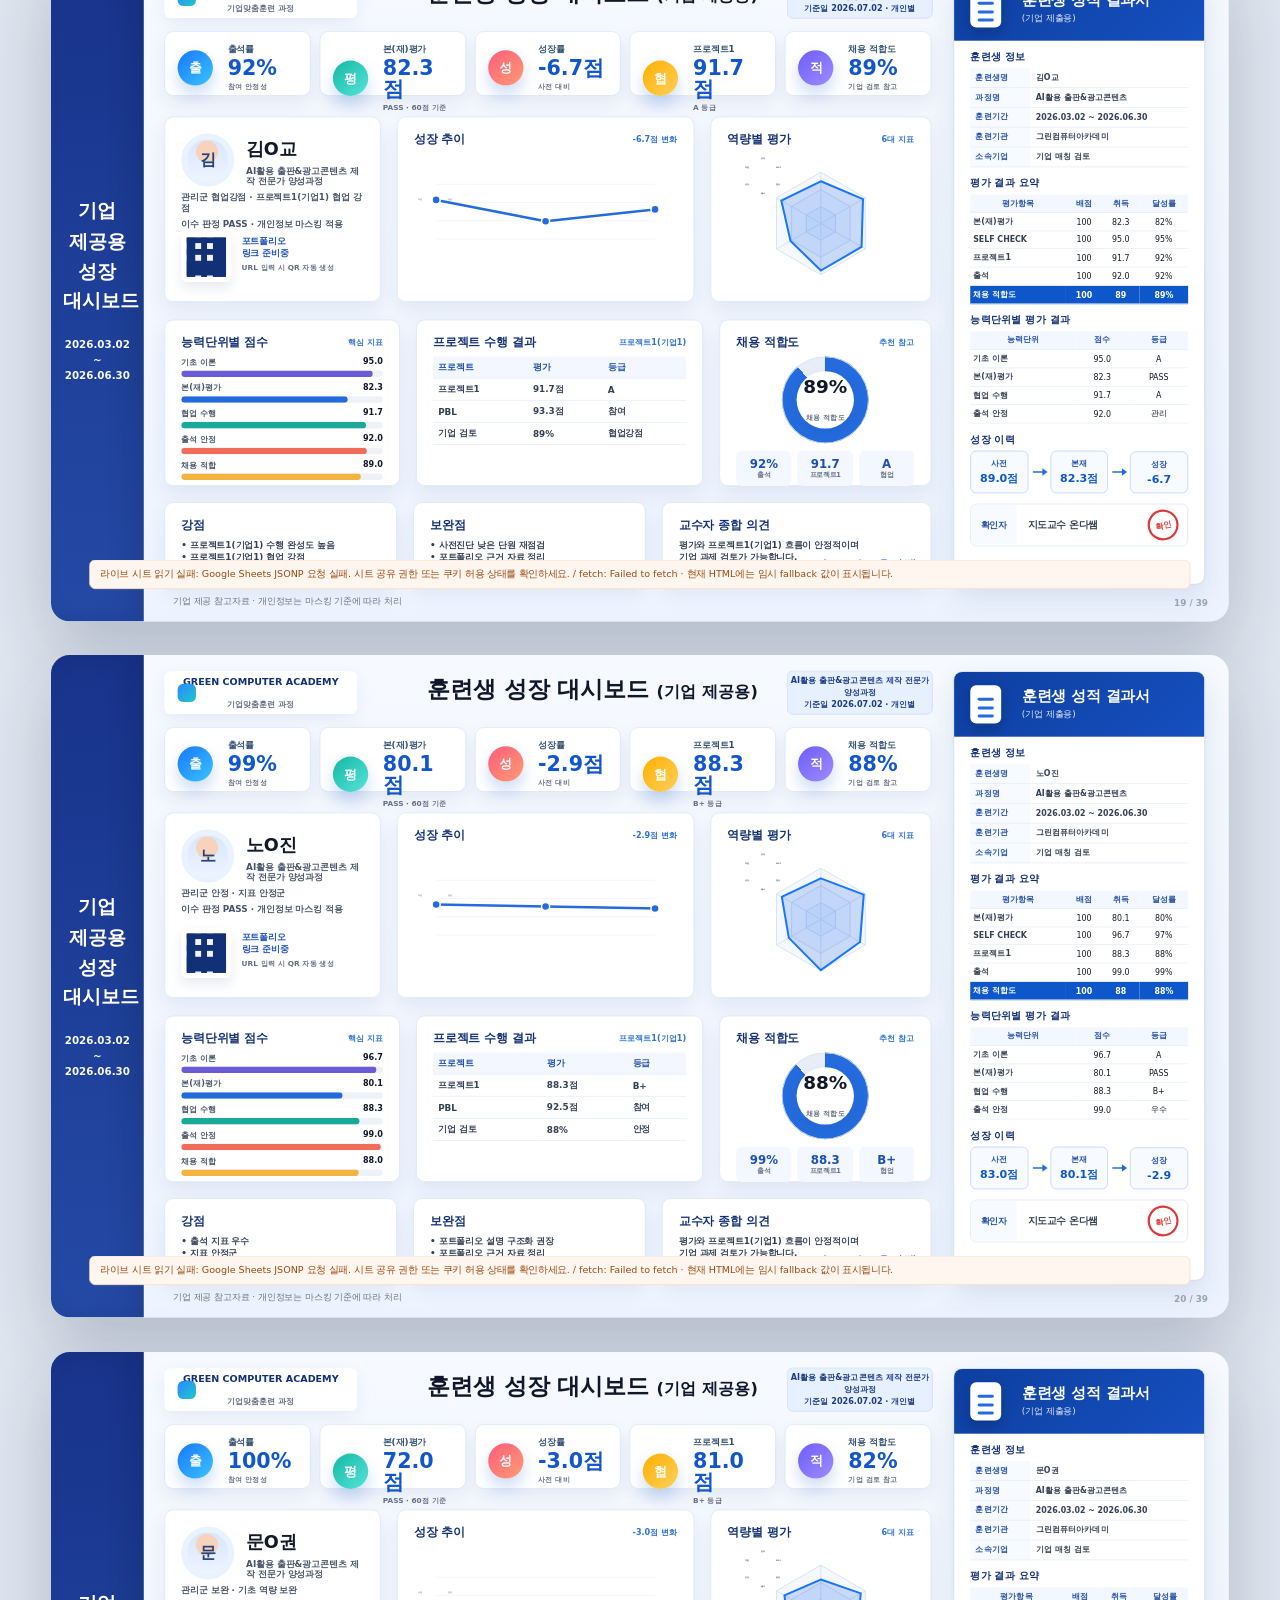
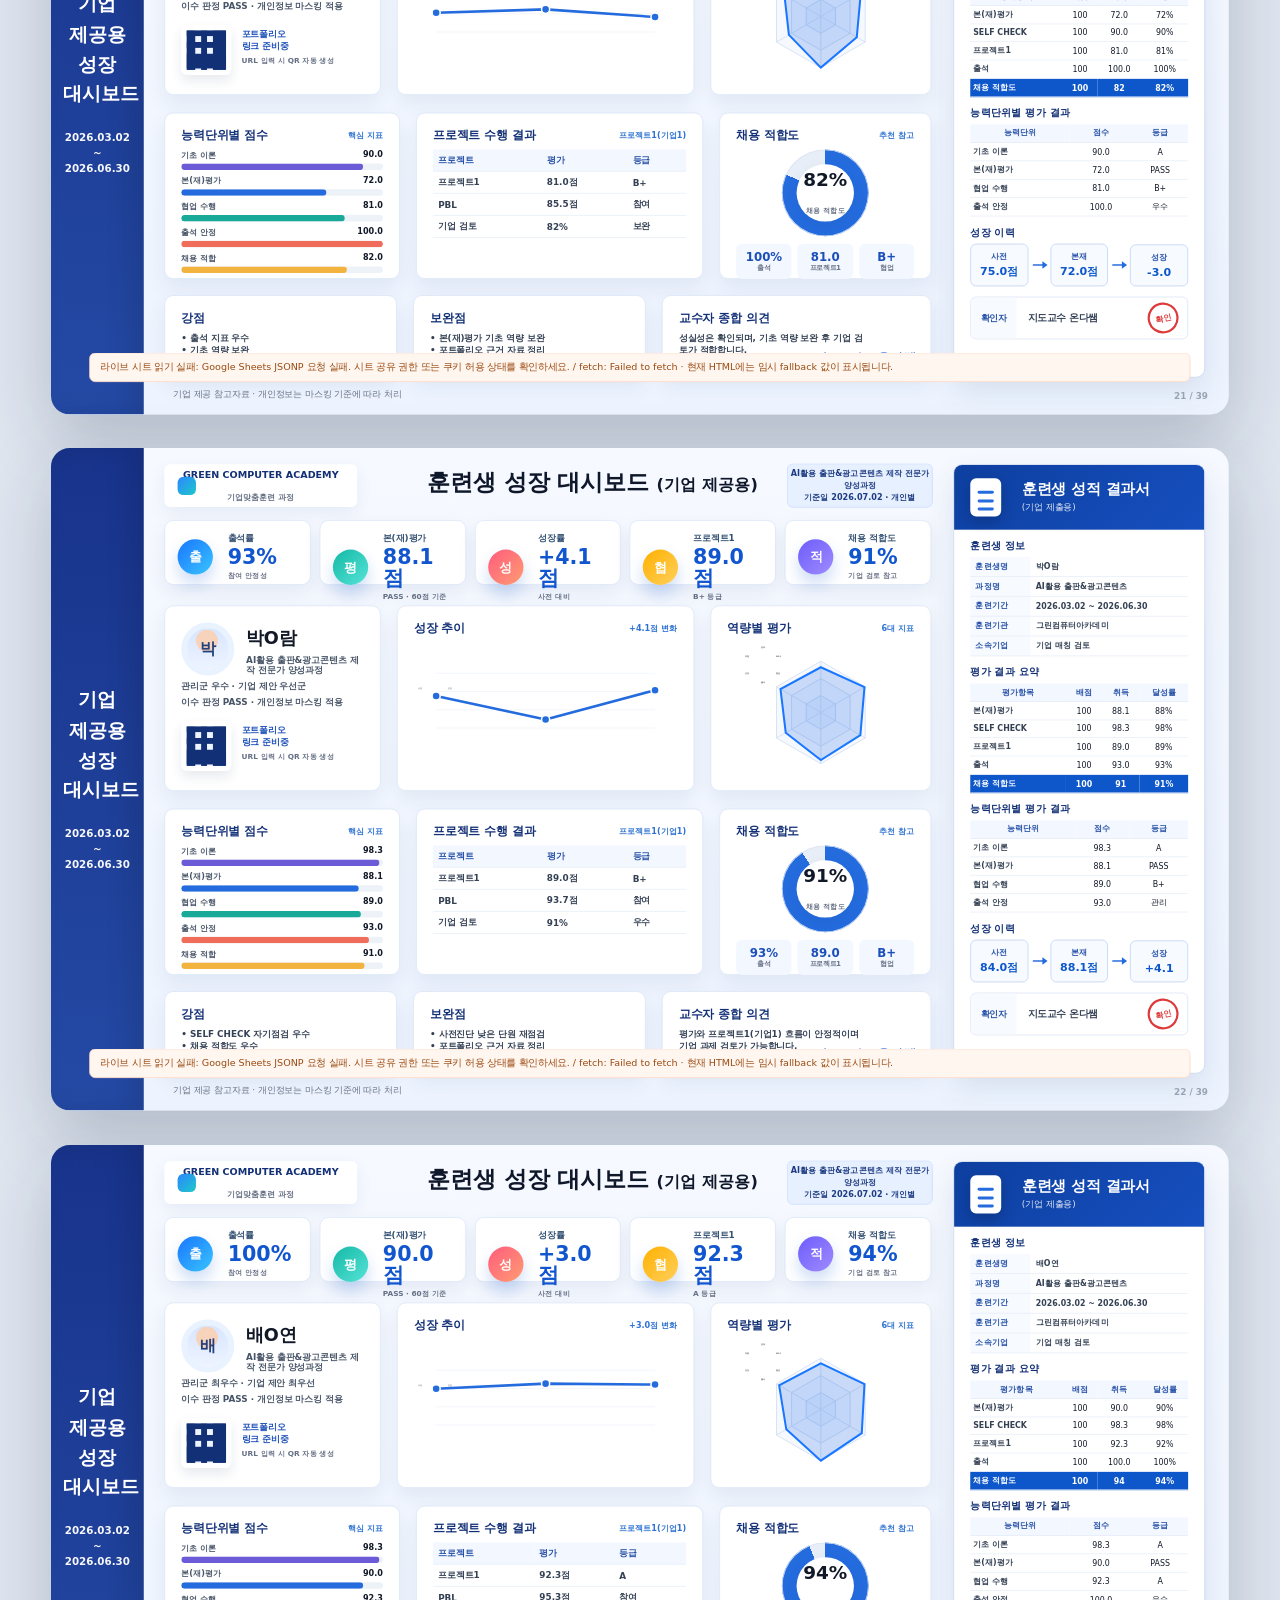
==== commit a1c2dc6c: "index.html 로고 경로 변경 index.html 로고 경로 변경" ====
--- a/slide-html/index.html
+++ b/slide-html/index.html
@@ -9,7 +9,7 @@
   <body>
     <div class="screen-toolbar" data-ui>
       <div>
-        <strong><img src="./assets/layout/greensw_logo.png" alt="그린컴퓨터아카데미수원"></strong>
+        <strong><img src="../assets/layout/greensw_logo.png" alt="그린컴퓨터아카데미수원"></strong>
         <span>훈련생 성장 대시보드</span>
       </div>
       <div class="toolbar-actions">
